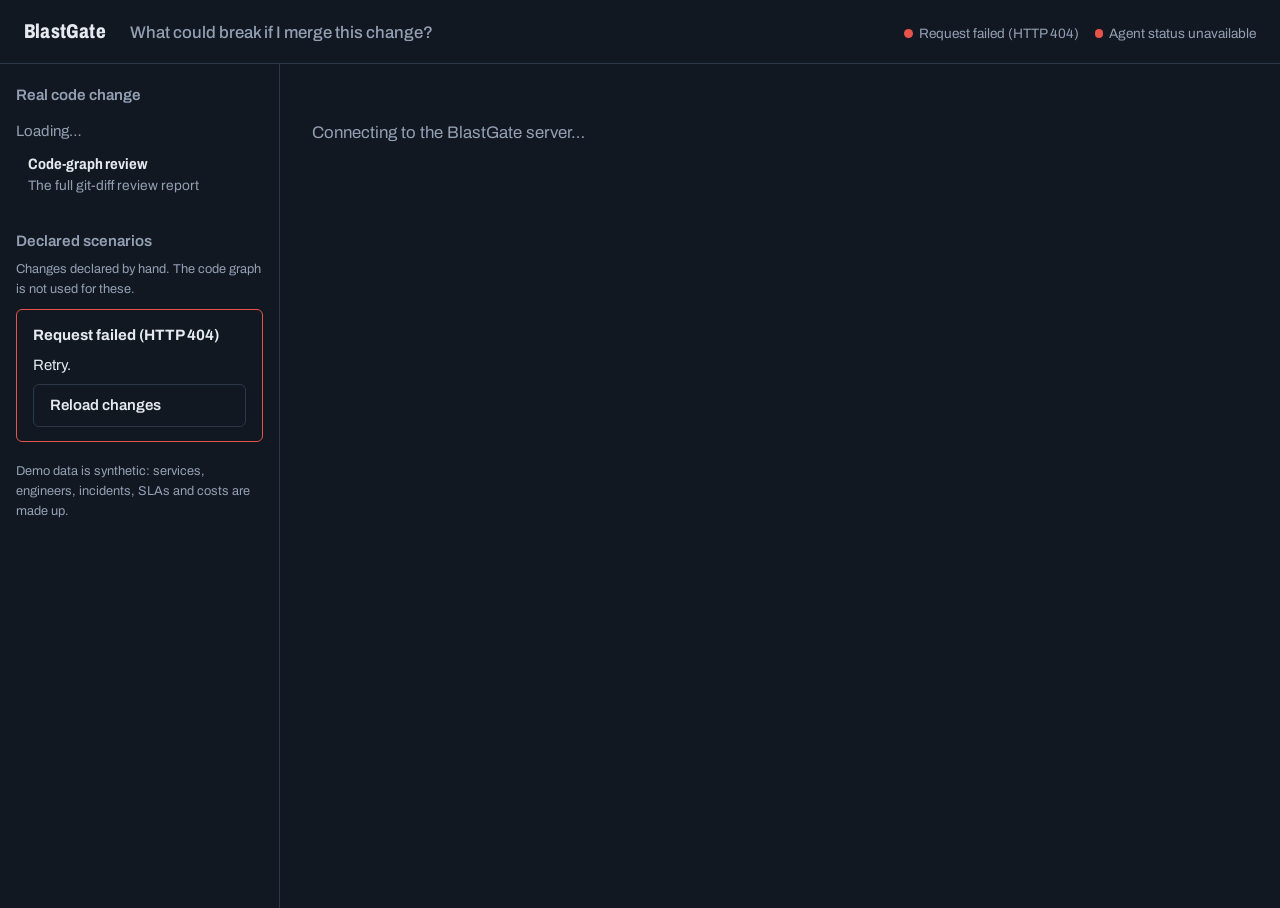
==== web/index.html @ e626e241 "feat: complete FalkorDB graph-powered code change investigation baseline" ====
<!doctype html>
<html lang="en">
<head>
  <meta charset="utf-8">
  <meta name="viewport" content="width=device-width, initial-scale=1">
  <title>BlastGate</title>
  <meta name="description" content="Change-impact console: what could break if this change merges.">
  <link rel="icon" href="data:image/svg+xml,%3Csvg xmlns='http://www.w3.org/2000/svg' viewBox='0 0 16 16'%3E%3Crect width='16' height='16' rx='3' fill='%23121821'/%3E%3Cpath d='M4 4l8 8M12 4l-8 8' stroke='%23e5534b' stroke-width='2.2'/%3E%3C/svg%3E">
  <link rel="preconnect" href="https://fonts.googleapis.com">
  <link rel="preconnect" href="https://fonts.gstatic.com" crossorigin>
  <link rel="stylesheet" href="https://fonts.googleapis.com/css2?family=Archivo:wdth,wght@62..100,400..800&family=JetBrains+Mono:wght@400;500&display=swap">
  <link rel="stylesheet" href="styles.css">
  <script type="module" src="app.js"></script>
</head>
<body>
  <header class="top">
    <p class="brand">BlastGate</p>
    <h1>What could break if I merge this change?</h1>
    <div class="health" id="health" aria-live="polite">Checking the backend…</div>
    <p class="current" id="current" aria-live="polite"></p>
  </header>

  <div class="layout">
    <nav class="rail" aria-labelledby="changes-heading">
      <h2 id="changes-heading">Real code change</h2>
      <ul class="scenarios" id="flagship"><li class="muted">Loading…</li></ul>
      <ul class="scenarios"><li><button type="button" id="codegraph">
        <span class="pr">Code-graph review</span><span class="title">The full git-diff review report</span></button></li></ul>
      <h2 id="declared-heading" class="rail-sub">Declared scenarios</h2>
      <p class="rail-note rail-note-tight">Changes declared by hand. The code graph is not used for these.</p>
      <ul class="scenarios" id="scenarios" aria-labelledby="declared-heading"><li class="muted">Loading changes…</li></ul>
      <p class="rail-note">Demo data is synthetic: services, engineers, incidents, SLAs and costs are made up.</p>
    </nav>

    <main id="main">
      <section class="change" id="change" aria-live="polite">
        <p class="empty">Connecting to the BlastGate server…</p>
      </section>
      <section class="loop-wrap" id="loop" aria-label="Agent loop"></section>
      <p class="progress" id="progress" role="status" aria-live="polite"></p>
      <section id="result" aria-label="Verdict and evidence"></section>
      <section id="agent" aria-label="Agent investigation"></section>
      <section id="simulation" aria-label="Counterfactual simulation"></section>
    </main>
  </div>
</body>
</html>
---- web/styles.css ----
:root {
  --ground: #121821;
  --surface: #1a2230;
  --rule: #2c3747;
  --ink: #e6eaf0;
  --muted: #93a0b4;
  --block: #e5534b;
  --warn: #d4a72c;
  --clear: #3fb68b;
  --focus: #9db8e8;
  --tone: var(--muted);
  --sans: "Archivo", system-ui, -apple-system, "Segoe UI", sans-serif;
  --mono: "JetBrains Mono", ui-monospace, "SF Mono", Menlo, monospace;
  color-scheme: dark;
}

* { box-sizing: border-box; }
html { -webkit-text-size-adjust: 100%; }
body {
  margin: 0;
  background: var(--ground);
  color: var(--ink);
  font: 400 15px/1.55 var(--sans);
  font-stretch: 100%;
}

:focus-visible { outline: 2px solid var(--focus); outline-offset: 2px; }
code { font: 500 0.86em/1.4 var(--mono); color: var(--ink); background: #222c3c; padding: 0.05em 0.35em; border-radius: 3px; overflow-wrap: anywhere; }
.muted { color: var(--muted); }

/* --- Header ---------------------------------------------------------------------------------- */
.top {
  display: grid;
  grid-template-columns: auto 1fr auto;
  align-items: baseline;
  gap: 1.5rem;
  padding: 1rem 1.5rem;
  border-bottom: 1px solid var(--rule);
}
.brand { margin: 0; font-weight: 800; font-stretch: 75%; font-size: 1.25rem; letter-spacing: 0.01em; }
.top h1 { margin: 0; font-weight: 500; font-size: 1.05rem; color: var(--muted); }
.health { display: flex; gap: 1rem; flex-wrap: wrap; font-size: 0.85rem; color: var(--muted); }
.health .dot { display: inline-block; width: 0.55rem; height: 0.55rem; border-radius: 50%; margin-right: 0.35rem; background: var(--muted); }
.health .ok .dot { background: var(--clear); }
.health .bad .dot { background: var(--block); }
.health .note .dot { background: var(--warn); }

/* --- Layout ---------------------------------------------------------------------------------- */
.layout { display: grid; grid-template-columns: 17.5rem minmax(0, 1fr); min-height: calc(100vh - 3.5rem); }
.rail { border-right: 1px solid var(--rule); padding: 1.25rem 1rem; }
.rail h2 { margin: 0 0 0.75rem; font-size: 0.95rem; font-weight: 600; color: var(--muted); }
.scenarios { list-style: none; margin: 0; padding: 0; display: grid; gap: 0.25rem; }
.scenarios button {
  width: 100%; text-align: left; background: none; border: 1px solid transparent; border-radius: 6px;
  padding: 0.6rem 0.7rem; color: var(--ink); font: inherit; cursor: pointer;
}
.scenarios button:hover { background: var(--surface); }
.scenarios button[aria-current="true"] { background: var(--surface); border-color: var(--rule); }
.scenarios .pr { display: block; font-weight: 700; font-stretch: 85%; }
.scenarios .title { display: block; font-size: 0.86rem; color: var(--muted); line-height: 1.35; }
.rail-note { margin: 1.25rem 0 0; font-size: 0.8rem; color: var(--muted); }

main { padding: 1.5rem 2rem 4rem; max-width: 72rem; }
main > section + section, .progress + section { margin-top: 2rem; }
.empty { color: var(--muted); font-size: 1.05rem; margin: 2rem 0; }
h2.section, h3, h4 { font-weight: 600; }
h2.section { font-size: 1.05rem; margin: 2.25rem 0 0.75rem; }
h3 { font-size: 0.95rem; margin: 1.25rem 0 0.5rem; }
h4 { font-size: 0.88rem; margin: 1rem 0 0.35rem; color: var(--muted); }

/* --- Change header and actions --------------------------------------------------------------- */
.change-head { display: flex; gap: 0.75rem; align-items: baseline; flex-wrap: wrap; }
.change-head .pr { margin: 0; font-weight: 800; font-stretch: 70%; font-size: 2rem; line-height: 1; }
.change-head .title { margin: 0; font-size: 1.15rem; }
.change-meta { margin: 0.6rem 0 0; color: var(--muted); }
.breaking { color: var(--ink); font-weight: 600; }
.actions { display: flex; flex-wrap: wrap; gap: 0.75rem; align-items: flex-end; margin-top: 1.25rem; }
.question.token { flex: 0 1 14rem; }
.question { flex: 1 1 18rem; display: grid; gap: 0.3rem; font-size: 0.85rem; color: var(--muted); }
textarea, select, input {
  font: inherit; color: var(--ink); background: var(--surface); border: 1px solid var(--rule);
  border-radius: 6px; padding: 0.5rem 0.6rem;
}
textarea { resize: vertical; min-height: 2.6rem; }
button.primary, button.secondary, button.ghost {
  font: inherit; font-weight: 600; border-radius: 6px; padding: 0.55rem 1rem; cursor: pointer; border: 1px solid var(--rule);
}
button.primary { background: var(--ink); color: var(--ground); border-color: var(--ink); }
button.secondary { background: var(--surface); color: var(--ink); }
button.ghost { background: none; color: var(--ink); }
button:disabled { opacity: 0.5; cursor: progress; }
.progress { min-height: 1.5rem; margin: 1rem 0 0; color: var(--muted); font-size: 0.9rem; }

/* --- Verdict: the one loud element ----------------------------------------------------------- */
#result[data-tone="block"], .verdict-block { --tone: var(--block); }
#result[data-tone="warn"], .verdict-warn { --tone: var(--warn); }
#result[data-tone="clear"], .verdict-clear { --tone: var(--clear); }
.verdict { display: grid; grid-template-columns: auto minmax(0, 1fr); gap: 1.75rem; align-items: start; }
.stamp {
  margin: 0; display: flex; align-items: center; gap: 0.6rem;
  font-weight: 800; font-stretch: 62%; font-size: clamp(3.5rem, 8vw, 6rem); line-height: 0.85;
  letter-spacing: -0.01em; color: var(--tone);
}
.stamp-glyph {
  display: inline-grid; place-items: center; flex: none; width: 1.15em; height: 1.15em; font-size: 0.5em;
  line-height: 1; border: 3px solid var(--tone); border-radius: 6px; font-stretch: 100%;
}
.verdict-meaning { margin: 0 0 0.5rem; font-weight: 600; }
.reasons { margin: 0; padding-left: 1.1rem; }
.reasons li + li { margin-top: 0.25rem; }
.source-note { margin: 0.75rem 0 0; font-size: 0.82rem; color: var(--muted); }
.summary { max-width: 72ch; margin: 1.5rem 0 0; color: var(--muted); }

.chip { display: inline-flex; gap: 0.3rem; align-items: center; font-weight: 700; font-stretch: 80%; padding: 0.1rem 0.5rem; border-radius: 4px; border: 1px solid currentColor; }
.chip-block { color: var(--block); }
.chip-warn { color: var(--warn); }
.chip-clear { color: var(--clear); }

/* --- Impact map & interactive graph explorer ------------------------------------------------- */
.map-wrap { overflow-x: auto; padding: 0.5rem 0; }
.impact-map { display: block; max-width: none; }
.impact-map .edge { fill: none; stroke-width: 2; cursor: pointer; }
.impact-map .edge-hit { stroke: var(--tone); }
.impact-map .edge-safe { stroke: var(--muted); stroke-dasharray: 5 4; }
.impact-map .edge[data-selected="true"] { stroke: var(--focus); stroke-width: 3.5; stroke-dasharray: none; }
.impact-map .edge:focus-visible { outline: none; stroke: var(--focus); stroke-width: 3.5; }
.impact-map .arrow-hit { fill: var(--tone); }
.impact-map .arrow-safe { fill: var(--muted); }
.impact-map .node { cursor: pointer; }
.impact-map rect { fill: var(--surface); stroke: var(--rule); stroke-width: 1.5; transition: stroke 120ms ease, stroke-width 120ms ease; }
.impact-map .node-hit rect { stroke: var(--tone); stroke-width: 2; }
.impact-map .node-field rect { fill: #222c3c; stroke: var(--ink); }
.impact-map .node:hover rect { stroke: var(--focus); }
.impact-map .node[data-selected="true"] rect { stroke: var(--focus); stroke-width: 3; fill: #222c3c; }
.impact-map .node:focus-visible rect { stroke: var(--focus); stroke-width: 3; }
.impact-map .node:focus { outline: none; }
.impact-map text { fill: var(--ink); pointer-events: none; }
.impact-map .node-title { font: 500 12.5px var(--mono); }
.impact-map .node-sub { font: 400 12px var(--sans); fill: var(--muted); }
.impact-map .badge { font: 700 11px var(--sans); fill: var(--ink); }
.impact-map .badge-bt { font: 600 10px var(--mono); fill: var(--focus); }
.legend { margin: 0.25rem 0 0; font-size: 0.82rem; color: var(--muted); max-width: 80ch; }
.legend .swatch { display: inline-block; width: 1.4rem; height: 0; border-top: 2px solid var(--tone); vertical-align: middle; margin-right: 0.3rem; }
.legend .swatch.safe { border-top: 2px dashed var(--muted); }

/* --- Graph evidence inspector ---------------------------------------------------------------- */
.inspector {
  margin-top: 0.9rem;
  border: 1px solid var(--rule);
  border-radius: 6px;
  background: var(--surface);
  padding: 0.85rem 1rem;
  max-width: 64rem;
}
.inspector-bar {
  display: flex;
  flex-wrap: wrap;
  gap: 0.55rem 0.9rem;
  align-items: center;
}
.inspector-group {
  display: flex;
  flex-wrap: wrap;
  gap: 0.35rem;
  align-items: center;
}
.inspector-group-label {
  font-size: 0.78rem;
  font-weight: 600;
  color: var(--muted);
  margin-right: 0.15rem;
}
button.pill {
  font: 500 0.8rem/1.3 var(--mono);
  color: var(--ink);
  background: var(--ground);
  border: 1px solid var(--rule);
  border-radius: 4px;
  padding: 0.28rem 0.55rem;
  cursor: pointer;
}
button.pill:hover { border-color: var(--focus); }
button.pill.is-active {
  border-color: var(--focus);
  background: #222c3c;
  color: var(--focus);
  font-weight: 700;
}
button.inspector-close {
  font-size: 0.8rem;
  padding: 0.28rem 0.65rem;
  margin-left: auto;
}
.inspector-hint { margin: 0.6rem 0 0; font-size: 0.85rem; }
.inspector-card {
  margin-top: 0.85rem;
  padding-top: 0.75rem;
  border-top: 1px solid var(--rule);
}
.inspector-card h3 { margin: 0 0 0.6rem; font-size: 0.95rem; }
.inspector-chain, .inspector-unknowns {
  margin: 0.25rem 0 0;
  padding-left: 1.15rem;
}
.inspector-chain li + li, .inspector-unknowns li + li { margin-top: 0.25rem; }
.centrality-note { margin: 0.4rem 0 0; font-size: 0.8rem; }

/* --- Tables ---------------------------------------------------------------------------------- */
table { width: 100%; border-collapse: collapse; font-size: 0.88rem; }
th, td { text-align: left; padding: 0.45rem 0.6rem; border-bottom: 1px solid var(--rule); vertical-align: top; }
thead th { font-weight: 600; color: var(--muted); font-size: 0.8rem; }
tbody th { font-weight: 500; }
.inventory .status { white-space: nowrap; font-weight: 600; }
.inventory .status-found .status { color: var(--ink); }
.inventory .status-none_found .status, .inventory .status-not_checked .status { color: var(--muted); }
.inventory .status-unknown .status { color: var(--warn); }
.inventory .status-check_failed .status { color: var(--block); }
.details section { max-width: 64rem; }
.details td code { white-space: nowrap; }
.exposure { font-size: 0.88rem; }

/* --- Agent panel ----------------------------------------------------------------------------- */
#agent:not(:empty), #simulation:not(:empty) { border-top: 1px solid var(--rule); padding-top: 0.5rem; }
.mode { display: flex; flex-wrap: wrap; gap: 0.75rem; align-items: baseline; margin: 0.5rem 0; }
.mode-label { font-weight: 700; padding: 0.15rem 0.55rem; border-radius: 4px; border: 1px solid var(--rule); }
.mode-live .mode-label { border-color: var(--focus); color: var(--focus); }
.mode-demo .mode-label, .mode-test .mode-label, .mode-unknown .mode-label { border-style: dashed; color: var(--muted); }
.explanation-status { color: var(--muted); font-size: 0.9rem; }
.status-withheld_inconsistent { color: var(--warn); }
.explanation { margin: 0.5rem 0; padding: 0.75rem 1rem; border-left: 3px dashed var(--muted); background: var(--surface); max-width: 75ch; font-style: italic; }
.warnings { border: 1px solid var(--rule); border-radius: 6px; padding: 0.1rem 1rem 0.6rem; max-width: 75ch; }
.warnings h4 { color: var(--warn); }
.facts li + li { margin-top: 0.2rem; }
details { margin-top: 1rem; }
summary { cursor: pointer; font-weight: 600; }
.trace .rejected td { color: var(--muted); }

/* --- Simulation ------------------------------------------------------------------------------ */
.sim-form { display: grid; gap: 0.6rem; max-width: 46rem; }
.sim-form label { display: grid; gap: 0.3rem; font-size: 0.85rem; color: var(--muted); }
.sim-label { font-weight: 700; border-left: 3px dashed var(--warn); padding-left: 0.8rem; max-width: 75ch; }
.sim-compare { display: flex; flex-wrap: wrap; gap: 2rem; }
.sim-compare p { display: grid; gap: 0.3rem; margin: 0.25rem 0; }
.sim-compare .chip { justify-self: start; }
.sim-graphs {
  display: grid;
  grid-template-columns: repeat(auto-fit, minmax(22rem, 1fr));
  gap: 1rem;
  margin: 1rem 0;
}
.sim-graph-col {
  border: 1px solid var(--rule);
  border-radius: 6px;
  padding: 0.75rem 0.9rem;
  background: var(--surface);
  min-width: 0;
}
.sim-graph-col h3 { margin: 0 0 0.35rem; display: flex; flex-wrap: wrap; gap: 0.5rem; align-items: center; }
.sim-graph-col p { margin: 0 0 0.5rem; font-size: 0.82rem; }
.sim-diff {
  margin: 0.75rem 0 1rem;
  padding: 0.75rem 0.9rem;
  border: 1px solid var(--rule);
  border-radius: 6px;
  background: var(--surface);
}
dl { display: grid; grid-template-columns: max-content minmax(0, 1fr); gap: 0.35rem 1rem; font-size: 0.88rem; }
dt { color: var(--muted); }
dd { margin: 0; overflow-wrap: anywhere; }

/* --- Errors ---------------------------------------------------------------------------------- */
.error { border: 1px solid var(--block); border-radius: 6px; padding: 0.9rem 1rem; max-width: 50rem; }
.error p { margin: 0 0 0.4rem; }
.error-title { font-weight: 700; }
.error-detail { color: var(--muted); font-size: 0.9rem; overflow-wrap: anywhere; }

/* --- Small screens --------------------------------------------------------------------------- */
@media (max-width: 860px) {
  .top { grid-template-columns: 1fr; gap: 0.25rem; padding: 0.9rem 1rem; }
  .layout { grid-template-columns: minmax(0, 1fr); }   /* 1fr alone grows to the widest child */
  .rail { border-right: 0; border-bottom: 1px solid var(--rule); padding: 1rem; }
  .scenarios { grid-auto-flow: column; grid-auto-columns: minmax(13rem, 1fr); overflow-x: auto; }
  main { padding: 1.25rem 1rem 3rem; }
  .verdict { grid-template-columns: 1fr; gap: 0.75rem; }
  .sim-graphs { grid-template-columns: minmax(0, 1fr); }
  dl { grid-template-columns: minmax(0, 1fr); gap: 0.15rem; }
  dd { margin-bottom: 0.45rem; }
  table { display: block; overflow-x: auto; }
}

@media (prefers-reduced-motion: no-preference) {
  #result, #agent, #simulation { transition: opacity 160ms ease; }
  [aria-busy="true"] { opacity: 0.55; }
}

/* Code-graph review */
.rail h2.rail-sub { margin: 1.5rem 0 0.75rem; font-size: 0.95rem; font-weight: 600; color: var(--muted); }
pre.diff { overflow-x: auto; padding: 0.75rem 1rem; border: 1px solid var(--rule); background: var(--surface);
  font: 0.82rem/1.5 "JetBrains Mono", ui-monospace, monospace; white-space: pre; }
.cg-change { margin-top: 2rem; padding-top: 1rem; border-top: 1px solid var(--rule); }
.cg-change h4 { margin: 1.25rem 0 0.5rem; font-size: 0.92rem; }
.mapping-unmapped, .mapping-ambiguous, .mapping-invalid { font-weight: 600; }
/* Qualified names (path::Class.method) have no break points; let prose wrap, tables/diff keep scrolling. */
.cg p, .cg li, .cg dd, .cg h3 { overflow-wrap: anywhere; }

/* Investigation progress: readable stages that wrap; status words carry the meaning, colour only reinforces */
.loop { list-style: none; margin: 1.25rem 0 0; padding: 0; display: grid; gap: 0.5rem;
  grid-template-columns: repeat(auto-fill, minmax(15rem, 1fr)); }
.stage { padding: 0.6rem 0.75rem; border: 1px solid var(--rule); border-left: 3px solid var(--rule); border-radius: 4px;
  min-width: 0; background: var(--ground); }
.loop-n { font: 600 0.72rem var(--mono); color: var(--muted); margin-right: 0.35rem; }
.loop-name { font-weight: 600; font-size: 0.9rem; }
.stage-status { float: right; font-size: 0.75rem; font-weight: 600; }
.loop-detail { display: block; clear: both; font-size: 0.8rem; color: var(--muted); line-height: 1.4; overflow-wrap: anywhere;
  margin-top: 0.3rem; }
.stage-completed { border-left-color: var(--focus); } .stage-completed .stage-status { color: var(--focus); }
.stage-running { border-left-color: var(--warn); border-left-style: dotted; } .stage-running .stage-status { color: var(--warn); }
.stage-failed { border-left-color: var(--block); } .stage-failed .stage-status { color: var(--block); }
.stage-not_run, .stage-not_applicable { border-style: dashed; border-left-style: dashed; }
.stage-not_run .stage-status, .stage-not_applicable .stage-status, .stage-not_applicable .loop-name { color: var(--muted); }
.stage.tone-block { border-left-color: var(--block); } .stage.tone-block .loop-detail { color: var(--block); }
.stage.tone-warn { border-left-color: var(--warn); } .stage.tone-warn .loop-detail { color: var(--warn); }
.stage.tone-clear { border-left-color: var(--clear); } .stage.tone-clear .loop-detail { color: var(--clear); }

/* Agent activity timeline */
.timeline { list-style: none; margin: 0.5rem 0 1.25rem; padding: 0; }
.step { display: grid; grid-template-columns: 2rem minmax(0, 1fr); gap: 0.6rem; padding: 0.7rem 0; border-top: 1px solid var(--rule); }
.step-n { font: 600 0.8rem var(--mono); width: 1.6rem; height: 1.6rem; display: grid; place-items: center;
  border: 1px solid var(--rule); border-radius: 50%; }
.step-body p { margin: 0.15rem 0; overflow-wrap: anywhere; }
.step-head { font-weight: 600; }
.step-status { font-size: 0.8rem; font-weight: 500; margin-left: 0.4rem; }
.step-ok .step-n { border-color: var(--focus); } .step-ok .step-status { color: var(--focus); }
.step-warn .step-n { border-color: var(--warn); } .step-warn .step-status { color: var(--warn); }
.step-failed .step-n, .step-rejected .step-n { border-color: var(--block); }
.step-failed .step-status, .step-rejected .step-status { color: var(--block); }
.step-unknown { color: var(--warn); }
.origin { margin-top: 0.75rem; } .origin summary { cursor: pointer; font-weight: 600; }


.change-head .title, .scenarios .title { overflow-wrap: anywhere; }

/* Memory: remembered (historical, unverified) vs what the current graph says now */
.memory { margin: 1rem 0 1.5rem; padding-left: 0.9rem; border-left: 2px dashed var(--rule); }
.memory h5 { margin: 1rem 0 0.4rem; font-size: 0.86rem; font-weight: 600; color: var(--muted); }
.memory-status { margin: 0.25rem 0; }
.status-record_failed, .status-recall_failed { color: var(--warn); }
tr.historical td, td.historical-cell { color: var(--muted); }
td.now-confirmed { color: var(--focus); }
td.now-changed { color: var(--warn); }
td.now-superseded { color: var(--muted); font-style: normal; }
td.when { white-space: nowrap; }
tr.historical .chip { border-style: dashed; opacity: 0.75; }

/* Header: what is open and what is happening */
.current { grid-column: 1 / -1; margin: 0; display: flex; flex-wrap: wrap; gap: 0.5rem; align-items: center; min-height: 1.4rem; }
.current:empty { display: none; }
.current-pr { font-weight: 800; font-stretch: 80%; }
.current-title { overflow-wrap: anywhere; }
.current-status { color: var(--warn); font-size: 0.85rem; }

/* Rail groups */
.rail-note-tight { margin: -0.35rem 0 0.6rem; }

/* Start state */
main { max-width: 80rem; }
.start { border: 1px solid var(--rule); border-left: 3px solid var(--focus); border-radius: 4px; padding: 1.25rem 1.5rem;
  max-width: 52rem; }
.start h2 { margin: 0 0 0.6rem; font-size: 1.25rem; font-weight: 700; }
.start-lead { margin: 0 0 0.9rem; line-height: 1.6; }
.start-steps { margin: 0 0 1rem; padding-left: 1.25rem; color: var(--muted); }
.start-steps li { margin: 0.3rem 0; } .start-steps strong { color: var(--ink); }
.start-problem { border-left-color: var(--warn); }
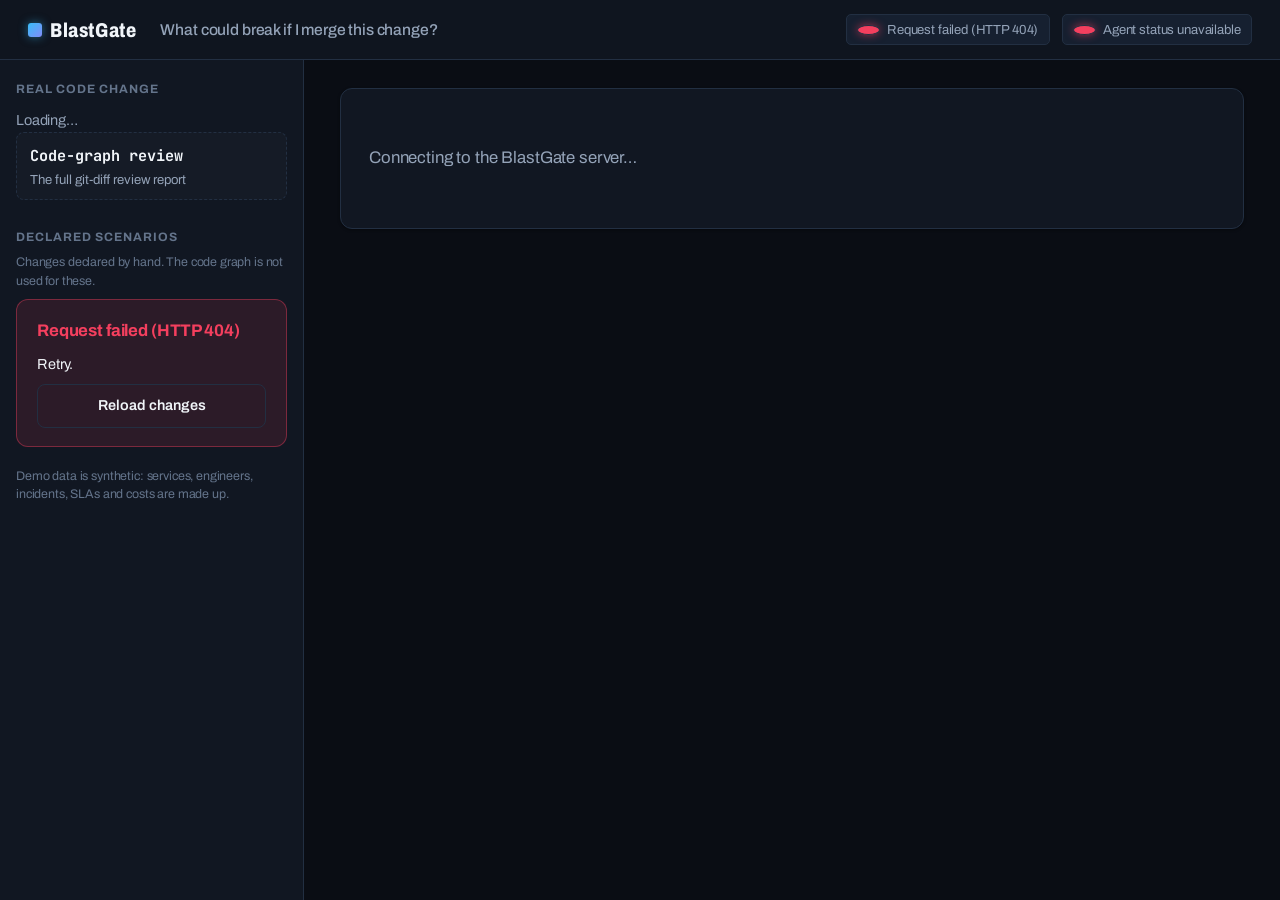
==== commit 46b4ea3b: "feat(ui): elevate console to premium developer tool design with deep obsidian theme and responsive i" ====
--- a/web/index.html
+++ b/web/index.html
@@ -3,9 +3,9 @@
 <head>
   <meta charset="utf-8">
   <meta name="viewport" content="width=device-width, initial-scale=1">
-  <title>BlastGate</title>
-  <meta name="description" content="Change-impact console: what could break if this change merges.">
-  <link rel="icon" href="data:image/svg+xml,%3Csvg xmlns='http://www.w3.org/2000/svg' viewBox='0 0 16 16'%3E%3Crect width='16' height='16' rx='3' fill='%23121821'/%3E%3Cpath d='M4 4l8 8M12 4l-8 8' stroke='%23e5534b' stroke-width='2.2'/%3E%3C/svg%3E">
+  <title>BlastGate — Graph-Powered Engineering Investigation Agent</title>
+  <meta name="description" content="BlastGate: Graph-powered change-impact analysis with FalkorDB and Gristle code graphs.">
+  <link rel="icon" href="data:image/svg+xml,%3Csvg xmlns='http://www.w3.org/2000/svg' viewBox='0 0 16 16'%3E%3Crect width='16' height='16' rx='3' fill='%230a0d14'/%3E%3Cpath d='M3 3l10 10M13 3l-10 10' stroke='%2338bdf8' stroke-width='2.2' stroke-linecap='round'/%3E%3Ccircle cx='8' cy='8' r='2.5' fill='%23f43f5e'/%3E%3C/svg%3E">
   <link rel="preconnect" href="https://fonts.googleapis.com">
   <link rel="preconnect" href="https://fonts.gstatic.com" crossorigin>
   <link rel="stylesheet" href="https://fonts.googleapis.com/css2?family=Archivo:wdth,wght@62..100,400..800&family=JetBrains+Mono:wght@400;500&display=swap">
--- a/web/styles.css
+++ b/web/styles.css
@@ -1,373 +1,1590 @@
+/* ==========================================================================
+   BLASTGATE — GRAPH-POWERED ENGINEERING INVESTIGATION CONSOLE
+   Design Direction: Precision Developer Tool / Minimal Dark Engineering SaaS
+   Palette: Deep Slate / Obsidian Canvas, Crisp Typography, High-Signal Indicators
+   ========================================================================== */
+
 :root {
-  --ground: #121821;
-  --surface: #1a2230;
-  --rule: #2c3747;
-  --ink: #e6eaf0;
-  --muted: #93a0b4;
-  --block: #e5534b;
-  --warn: #d4a72c;
-  --clear: #3fb68b;
-  --focus: #9db8e8;
+  /* Surface & Base Hierarchy */
+  --ground: #0a0d14;
+  --surface: #111722;
+  --surface-raised: #162030;
+  --surface-card: #1c2738;
+  --surface-sunken: #070a0f;
+  --surface-hover: #1e2b3e;
+
+  /* Crisp 1px Borders */
+  --rule: #222f42;
+  --rule-subtle: rgba(255, 255, 255, 0.07);
+  --rule-hover: #3b506e;
+  --rule-active: #38bdf8;
+
+  /* Typography Colors */
+  --ink: #f1f5f9;
+  --ink-secondary: #cbd5e1;
+  --muted: #94a3b8;
+  --subtle: #64748b;
+
+  /* High-Signal Verdict Colors */
+  --block: #f43f5e;
+  --block-bg: rgba(244, 63, 94, 0.12);
+  --block-border: rgba(244, 63, 94, 0.4);
+  --warn: #f59e0b;
+  --warn-bg: rgba(245, 158, 11, 0.12);
+  --warn-border: rgba(245, 158, 11, 0.4);
+  --clear: #10b981;
+  --clear-bg: rgba(16, 185, 129, 0.12);
+  --clear-border: rgba(16, 185, 129, 0.4);
+
+  /* Accents & Focus */
+  --focus: #38bdf8;
+  --focus-bg: rgba(56, 189, 248, 0.12);
+  --indigo: #818cf8;
   --tone: var(--muted);
-  --sans: "Archivo", system-ui, -apple-system, "Segoe UI", sans-serif;
-  --mono: "JetBrains Mono", ui-monospace, "SF Mono", Menlo, monospace;
+
+  /* Typography Stacks */
+  --sans: "Archivo", system-ui, -apple-system, BlinkMacSystemFont, "Segoe UI", Roboto, sans-serif;
+  --mono: "JetBrains Mono", ui-monospace, "SF Mono", Menlo, Consolas, monospace;
+
+  /* Layout & Radii */
+  --radius-xs: 3px;
+  --radius-sm: 5px;
+  --radius-md: 8px;
+  --radius-lg: 12px;
+  --radius-xl: 16px;
+
+  /* Shadows */
+  --shadow-sm: 0 1px 3px rgba(0, 0, 0, 0.4);
+  --shadow-md: 0 4px 14px rgba(0, 0, 0, 0.45);
+  --shadow-lg: 0 10px 30px rgba(0, 0, 0, 0.6);
+
   color-scheme: dark;
 }
 
-* { box-sizing: border-box; }
-html { -webkit-text-size-adjust: 100%; }
+* {
+  box-sizing: border-box;
+}
+
+html {
+  -webkit-text-size-adjust: 100%;
+  scroll-behavior: smooth;
+}
+
 body {
   margin: 0;
   background: var(--ground);
   color: var(--ink);
-  font: 400 15px/1.55 var(--sans);
-  font-stretch: 100%;
-}
-
-:focus-visible { outline: 2px solid var(--focus); outline-offset: 2px; }
-code { font: 500 0.86em/1.4 var(--mono); color: var(--ink); background: #222c3c; padding: 0.05em 0.35em; border-radius: 3px; overflow-wrap: anywhere; }
-.muted { color: var(--muted); }
-
-/* --- Header ---------------------------------------------------------------------------------- */
+  font: 400 14.5px/1.6 var(--sans);
+  letter-spacing: -0.01em;
+  -webkit-font-smoothing: antialiased;
+  -moz-osx-font-smoothing: grayscale;
+}
+
+:focus-visible {
+  outline: 2px solid var(--focus);
+  outline-offset: 2px;
+}
+
+code {
+  font: 500 0.86em/1.4 var(--mono);
+  color: #e2e8f0;
+  background: var(--surface-card);
+  padding: 0.1em 0.4em;
+  border-radius: var(--radius-xs);
+  border: 1px solid var(--rule-subtle);
+  overflow-wrap: anywhere;
+}
+
+.muted {
+  color: var(--muted);
+}
+
+/* --- Top Engineering Header ------------------------------------------------------------------ */
 .top {
   display: grid;
   grid-template-columns: auto 1fr auto;
+  align-items: center;
+  gap: 1.5rem;
+  padding: 0.85rem 1.75rem;
+  background: rgba(17, 23, 34, 0.88);
+  backdrop-filter: blur(12px);
+  -webkit-backdrop-filter: blur(12px);
+  border-bottom: 1px solid var(--rule);
+  position: sticky;
+  top: 0;
+  z-index: 100;
+}
+
+.brand {
+  margin: 0;
+  font-weight: 800;
+  font-stretch: 80%;
+  font-size: 1.25rem;
+  letter-spacing: 0.03em;
+  color: var(--ink);
+  display: inline-flex;
+  align-items: center;
+  gap: 0.5rem;
+}
+
+.brand::before {
+  content: "";
+  display: inline-block;
+  width: 14px;
+  height: 14px;
+  background: linear-gradient(135deg, #38bdf8, #818cf8);
+  border-radius: 3px;
+  box-shadow: 0 0 10px rgba(56, 189, 248, 0.5);
+}
+
+.top h1 {
+  margin: 0;
+  font-weight: 500;
+  font-size: 0.98rem;
+  color: var(--muted);
+  white-space: nowrap;
+  overflow: hidden;
+  text-overflow: ellipsis;
+}
+
+.health {
+  display: flex;
+  gap: 0.75rem;
+  flex-wrap: wrap;
+  align-items: center;
+  font-size: 0.82rem;
+  color: var(--muted);
+}
+
+.health span {
+  display: inline-flex;
+  align-items: center;
+  background: var(--surface-raised);
+  padding: 0.25rem 0.65rem;
+  border-radius: var(--radius-sm);
+  border: 1px solid var(--rule);
+}
+
+.health .dot {
+  display: inline-block;
+  width: 0.5rem;
+  height: 0.5rem;
+  border-radius: 50%;
+  margin-right: 0.45rem;
+  background: var(--muted);
+}
+
+.health .ok .dot {
+  background: var(--clear);
+  box-shadow: 0 0 8px rgba(16, 185, 129, 0.6);
+}
+
+.health .bad .dot {
+  background: var(--block);
+  box-shadow: 0 0 8px rgba(244, 63, 94, 0.6);
+}
+
+.health .note .dot {
+  background: var(--warn);
+  box-shadow: 0 0 8px rgba(245, 158, 11, 0.6);
+}
+
+/* Header Live Status Strip */
+.current {
+  grid-column: 1 / -1;
+  margin: 0.25rem 0 0;
+  display: flex;
+  flex-wrap: wrap;
+  gap: 0.6rem;
+  align-items: center;
+  min-height: 1.5rem;
+  font-size: 0.88rem;
+  padding-top: 0.4rem;
+  border-top: 1px dashed rgba(255, 255, 255, 0.06);
+}
+
+.current:empty {
+  display: none;
+}
+
+.current-pr {
+  font-weight: 800;
+  font-stretch: 80%;
+  font-family: var(--mono);
+  color: var(--focus);
+  background: var(--focus-bg);
+  padding: 0.1rem 0.45rem;
+  border-radius: var(--radius-xs);
+  border: 1px solid rgba(56, 189, 248, 0.3);
+}
+
+.current-title {
+  color: var(--ink);
+  overflow-wrap: anywhere;
+}
+
+.current-status {
+  color: var(--warn);
+  font-size: 0.82rem;
+  font-family: var(--mono);
+  margin-left: auto;
+}
+
+/* --- Layout: Left Rail + Main Workbench ------------------------------------------------------ */
+.layout {
+  display: grid;
+  grid-template-columns: 19rem minmax(0, 1fr);
+  min-height: calc(100vh - 3.75rem);
+}
+
+.rail {
+  border-right: 1px solid var(--rule);
+  background: var(--surface);
+  padding: 1.25rem 1rem 3rem;
+}
+
+.rail h2 {
+  margin: 0 0 0.6rem;
+  font-size: 0.76rem;
+  font-weight: 700;
+  text-transform: uppercase;
+  letter-spacing: 0.08em;
+  color: var(--subtle);
+}
+
+.rail h2.rail-sub {
+  margin: 1.75rem 0 0.6rem;
+}
+
+.rail-note {
+  margin: 1.25rem 0 0;
+  font-size: 0.78rem;
+  color: var(--subtle);
+  line-height: 1.45;
+}
+
+.rail-note-tight {
+  margin: -0.2rem 0 0.6rem;
+}
+
+.scenarios {
+  list-style: none;
+  margin: 0;
+  padding: 0;
+  display: grid;
+  gap: 0.35rem;
+}
+
+.scenarios button {
+  width: 100%;
+  text-align: left;
+  background: transparent;
+  border: 1px solid transparent;
+  border-radius: var(--radius-md);
+  padding: 0.65rem 0.8rem;
+  color: var(--ink);
+  font: inherit;
+  cursor: pointer;
+  transition: all 120ms cubic-bezier(0.4, 0, 0.2, 1);
+  position: relative;
+}
+
+.scenarios button:hover {
+  background: var(--surface-raised);
+  border-color: var(--rule);
+}
+
+.scenarios button[aria-current="true"] {
+  background: var(--surface-raised);
+  border-color: var(--rule-hover);
+  box-shadow: inset 3px 0 0 var(--focus);
+}
+
+.scenarios .pr {
+  display: block;
+  font-weight: 700;
+  font-stretch: 85%;
+  font-family: var(--mono);
+  font-size: 0.95rem;
+  color: var(--ink);
+  margin-bottom: 0.15rem;
+}
+
+.scenarios button[aria-current="true"] .pr {
+  color: var(--focus);
+}
+
+.scenarios .title {
+  display: block;
+  font-size: 0.82rem;
+  color: var(--muted);
+  line-height: 1.35;
+  overflow-wrap: anywhere;
+}
+
+/* Flagship PR-900 Highlight */
+#flagship button {
+  background: rgba(56, 189, 248, 0.04);
+  border: 1px solid rgba(56, 189, 248, 0.2);
+}
+
+#flagship button:hover {
+  background: rgba(56, 189, 248, 0.08);
+  border-color: var(--focus);
+}
+
+#flagship button .pr {
+  color: var(--focus);
+}
+
+#codegraph {
+  border: 1px dashed var(--rule);
+  background: rgba(255, 255, 255, 0.02);
+}
+
+#codegraph:hover {
+  border-style: solid;
+  border-color: var(--indigo);
+  background: rgba(129, 140, 248, 0.06);
+}
+
+/* --- Main Workbench -------------------------------------------------------------------------- */
+main {
+  padding: 1.75rem 2.25rem 5rem;
+  max-width: 82rem;
+}
+
+main > section + section,
+.progress + section {
+  margin-top: 2.25rem;
+}
+
+.empty {
+  color: var(--muted);
+  font-size: 1.05rem;
+  margin: 2rem 0;
+}
+
+h2.section, h3, h4 {
+  font-weight: 600;
+}
+
+h2.section {
+  font-size: 1.15rem;
+  letter-spacing: -0.01em;
+  margin: 2.5rem 0 0.85rem;
+  padding-bottom: 0.4rem;
+  border-bottom: 1px solid var(--rule);
+  color: var(--ink);
+  display: flex;
+  align-items: center;
+  gap: 0.6rem;
+}
+
+h3 {
+  font-size: 0.98rem;
+  margin: 1.5rem 0 0.6rem;
+  color: var(--ink);
+}
+
+h4 {
+  font-size: 0.88rem;
+  margin: 1.15rem 0 0.4rem;
+  color: var(--muted);
+  text-transform: uppercase;
+  letter-spacing: 0.04em;
+}
+
+/* --- Change Hero Banner & Actions ------------------------------------------------------------ */
+.change {
+  background: var(--surface);
+  border: 1px solid var(--rule);
+  border-radius: var(--radius-lg);
+  padding: 1.5rem 1.75rem;
+  box-shadow: var(--shadow-sm);
+}
+
+.change-head {
+  display: flex;
+  gap: 1rem;
   align-items: baseline;
-  gap: 1.5rem;
-  padding: 1rem 1.5rem;
-  border-bottom: 1px solid var(--rule);
-}
-.brand { margin: 0; font-weight: 800; font-stretch: 75%; font-size: 1.25rem; letter-spacing: 0.01em; }
-.top h1 { margin: 0; font-weight: 500; font-size: 1.05rem; color: var(--muted); }
-.health { display: flex; gap: 1rem; flex-wrap: wrap; font-size: 0.85rem; color: var(--muted); }
-.health .dot { display: inline-block; width: 0.55rem; height: 0.55rem; border-radius: 50%; margin-right: 0.35rem; background: var(--muted); }
-.health .ok .dot { background: var(--clear); }
-.health .bad .dot { background: var(--block); }
-.health .note .dot { background: var(--warn); }
-
-/* --- Layout ---------------------------------------------------------------------------------- */
-.layout { display: grid; grid-template-columns: 17.5rem minmax(0, 1fr); min-height: calc(100vh - 3.5rem); }
-.rail { border-right: 1px solid var(--rule); padding: 1.25rem 1rem; }
-.rail h2 { margin: 0 0 0.75rem; font-size: 0.95rem; font-weight: 600; color: var(--muted); }
-.scenarios { list-style: none; margin: 0; padding: 0; display: grid; gap: 0.25rem; }
-.scenarios button {
-  width: 100%; text-align: left; background: none; border: 1px solid transparent; border-radius: 6px;
-  padding: 0.6rem 0.7rem; color: var(--ink); font: inherit; cursor: pointer;
-}
-.scenarios button:hover { background: var(--surface); }
-.scenarios button[aria-current="true"] { background: var(--surface); border-color: var(--rule); }
-.scenarios .pr { display: block; font-weight: 700; font-stretch: 85%; }
-.scenarios .title { display: block; font-size: 0.86rem; color: var(--muted); line-height: 1.35; }
-.rail-note { margin: 1.25rem 0 0; font-size: 0.8rem; color: var(--muted); }
-
-main { padding: 1.5rem 2rem 4rem; max-width: 72rem; }
-main > section + section, .progress + section { margin-top: 2rem; }
-.empty { color: var(--muted); font-size: 1.05rem; margin: 2rem 0; }
-h2.section, h3, h4 { font-weight: 600; }
-h2.section { font-size: 1.05rem; margin: 2.25rem 0 0.75rem; }
-h3 { font-size: 0.95rem; margin: 1.25rem 0 0.5rem; }
-h4 { font-size: 0.88rem; margin: 1rem 0 0.35rem; color: var(--muted); }
-
-/* --- Change header and actions --------------------------------------------------------------- */
-.change-head { display: flex; gap: 0.75rem; align-items: baseline; flex-wrap: wrap; }
-.change-head .pr { margin: 0; font-weight: 800; font-stretch: 70%; font-size: 2rem; line-height: 1; }
-.change-head .title { margin: 0; font-size: 1.15rem; }
-.change-meta { margin: 0.6rem 0 0; color: var(--muted); }
-.breaking { color: var(--ink); font-weight: 600; }
-.actions { display: flex; flex-wrap: wrap; gap: 0.75rem; align-items: flex-end; margin-top: 1.25rem; }
-.question.token { flex: 0 1 14rem; }
-.question { flex: 1 1 18rem; display: grid; gap: 0.3rem; font-size: 0.85rem; color: var(--muted); }
+  flex-wrap: wrap;
+}
+
+.change-head .pr {
+  margin: 0;
+  font-weight: 800;
+  font-stretch: 75%;
+  font-size: 2.2rem;
+  line-height: 1;
+  font-family: var(--mono);
+  color: var(--focus);
+  letter-spacing: -0.02em;
+}
+
+.change-head .title {
+  margin: 0;
+  font-size: 1.25rem;
+  font-weight: 600;
+  color: var(--ink);
+  overflow-wrap: anywhere;
+}
+
+.change-meta {
+  margin: 0.85rem 0 0;
+  color: var(--ink-secondary);
+  font-size: 0.92rem;
+  line-height: 1.6;
+}
+
+.breaking {
+  color: var(--block);
+  font-weight: 600;
+  background: var(--block-bg);
+  padding: 0.1em 0.4em;
+  border-radius: var(--radius-xs);
+  border: 1px solid var(--block-border);
+}
+
+.actions {
+  display: flex;
+  flex-wrap: wrap;
+  gap: 0.85rem;
+  align-items: flex-end;
+  margin-top: 1.5rem;
+  padding-top: 1.25rem;
+  border-top: 1px solid var(--rule);
+}
+
+.question.token {
+  flex: 0 1 14rem;
+}
+
+.question {
+  flex: 1 1 18rem;
+  display: grid;
+  gap: 0.35rem;
+  font-size: 0.82rem;
+  font-weight: 500;
+  color: var(--muted);
+}
+
 textarea, select, input {
-  font: inherit; color: var(--ink); background: var(--surface); border: 1px solid var(--rule);
-  border-radius: 6px; padding: 0.5rem 0.6rem;
-}
-textarea { resize: vertical; min-height: 2.6rem; }
+  font: inherit;
+  font-size: 0.9rem;
+  color: var(--ink);
+  background: var(--ground);
+  border: 1px solid var(--rule);
+  border-radius: var(--radius-md);
+  padding: 0.6rem 0.75rem;
+  transition: border-color 120ms ease, box-shadow 120ms ease;
+}
+
+textarea:focus, select:focus, input:focus {
+  border-color: var(--focus);
+  box-shadow: 0 0 0 3px rgba(56, 189, 248, 0.15);
+  outline: none;
+}
+
+textarea {
+  resize: vertical;
+  min-height: 2.75rem;
+}
+
 button.primary, button.secondary, button.ghost {
-  font: inherit; font-weight: 600; border-radius: 6px; padding: 0.55rem 1rem; cursor: pointer; border: 1px solid var(--rule);
-}
-button.primary { background: var(--ink); color: var(--ground); border-color: var(--ink); }
-button.secondary { background: var(--surface); color: var(--ink); }
-button.ghost { background: none; color: var(--ink); }
-button:disabled { opacity: 0.5; cursor: progress; }
-.progress { min-height: 1.5rem; margin: 1rem 0 0; color: var(--muted); font-size: 0.9rem; }
-
-/* --- Verdict: the one loud element ----------------------------------------------------------- */
-#result[data-tone="block"], .verdict-block { --tone: var(--block); }
-#result[data-tone="warn"], .verdict-warn { --tone: var(--warn); }
-#result[data-tone="clear"], .verdict-clear { --tone: var(--clear); }
-.verdict { display: grid; grid-template-columns: auto minmax(0, 1fr); gap: 1.75rem; align-items: start; }
+  font: inherit;
+  font-size: 0.9rem;
+  font-weight: 600;
+  border-radius: var(--radius-md);
+  padding: 0.6rem 1.25rem;
+  cursor: pointer;
+  border: 1px solid transparent;
+  transition: all 120ms cubic-bezier(0.4, 0, 0.2, 1);
+  display: inline-flex;
+  align-items: center;
+  justify-content: center;
+  gap: 0.4rem;
+}
+
+button.primary {
+  background: var(--focus);
+  color: #06111f;
+  font-weight: 700;
+  box-shadow: 0 2px 8px rgba(56, 189, 248, 0.3);
+}
+
+button.primary:hover:not(:disabled) {
+  background: #7dd3fc;
+  box-shadow: 0 4px 14px rgba(56, 189, 248, 0.45);
+  transform: translateY(-1px);
+}
+
+button.secondary {
+  background: var(--surface-raised);
+  color: var(--ink);
+  border-color: var(--rule);
+}
+
+button.secondary:hover:not(:disabled) {
+  background: var(--surface-card);
+  border-color: var(--rule-hover);
+}
+
+button.ghost {
+  background: transparent;
+  color: var(--ink);
+  border-color: var(--rule);
+}
+
+button.ghost:hover:not(:disabled) {
+  background: var(--surface-raised);
+  border-color: var(--rule-hover);
+}
+
+button:disabled {
+  opacity: 0.45;
+  cursor: not-allowed;
+  transform: none !important;
+}
+
+.progress {
+  min-height: 1.5rem;
+  margin: 1.1rem 0 0;
+  color: var(--focus);
+  font-size: 0.88rem;
+  font-family: var(--mono);
+}
+
+/* --- Start Panel / Empty State --------------------------------------------------------------- */
+.start {
+  border: 1px solid var(--rule);
+  border-left: 4px solid var(--focus);
+  border-radius: var(--radius-lg);
+  padding: 1.75rem 2rem;
+  background: var(--surface);
+  box-shadow: var(--shadow-sm);
+  max-width: 56rem;
+}
+
+.start h2 {
+  margin: 0 0 0.75rem;
+  font-size: 1.35rem;
+  font-weight: 700;
+  color: var(--ink);
+}
+
+.start-lead {
+  margin: 0 0 1.25rem;
+  line-height: 1.65;
+  color: var(--ink-secondary);
+  font-size: 1rem;
+}
+
+.start-steps {
+  margin: 0 0 1.5rem;
+  padding-left: 1.35rem;
+  color: var(--muted);
+}
+
+.start-steps li {
+  margin: 0.5rem 0;
+  line-height: 1.5;
+}
+
+.start-steps strong {
+  color: var(--ink);
+}
+
+.start-problem {
+  border-left-color: var(--warn);
+}
+
+/* --- Investigation Loop Progress Pipeline ---------------------------------------------------- */
+.loop-wrap {
+  margin-top: 1.75rem;
+}
+
+.loop {
+  list-style: none;
+  margin: 0;
+  padding: 0;
+  display: grid;
+  gap: 0.65rem;
+  grid-template-columns: repeat(auto-fill, minmax(16rem, 1fr));
+}
+
+.stage {
+  padding: 0.75rem 0.95rem;
+  border: 1px solid var(--rule);
+  border-left: 3px solid var(--rule);
+  border-radius: var(--radius-md);
+  min-width: 0;
+  background: var(--surface);
+  box-shadow: var(--shadow-sm);
+  transition: all 140ms ease;
+}
+
+.loop-n {
+  font: 700 0.74rem var(--mono);
+  color: var(--subtle);
+  margin-right: 0.4rem;
+  padding: 0.1em 0.35em;
+  background: var(--surface-sunken);
+  border-radius: var(--radius-xs);
+}
+
+.loop-name {
+  font-weight: 600;
+  font-size: 0.92rem;
+  color: var(--ink);
+}
+
+.stage-status {
+  float: right;
+  font-size: 0.76rem;
+  font-weight: 700;
+  font-family: var(--mono);
+  text-transform: uppercase;
+}
+
+.loop-detail {
+  display: block;
+  clear: both;
+  font-size: 0.8rem;
+  color: var(--muted);
+  line-height: 1.45;
+  overflow-wrap: anywhere;
+  margin-top: 0.45rem;
+}
+
+.stage-completed {
+  border-left-color: var(--focus);
+  background: linear-gradient(135deg, rgba(56, 189, 248, 0.03), transparent);
+}
+.stage-completed .stage-status {
+  color: var(--focus);
+}
+
+.stage-running {
+  border-left-color: var(--warn);
+  border-left-style: solid;
+  animation: pulse-border 1.5s infinite;
+}
+.stage-running .stage-status {
+  color: var(--warn);
+}
+
+.stage-failed {
+  border-left-color: var(--block);
+}
+.stage-failed .stage-status {
+  color: var(--block);
+}
+
+.stage-not_run,
+.stage-not_applicable {
+  border-style: dashed;
+  border-left-style: dashed;
+  opacity: 0.7;
+}
+.stage-not_run .stage-status,
+.stage-not_applicable .stage-status,
+.stage-not_applicable .loop-name {
+  color: var(--subtle);
+}
+
+.stage.tone-block {
+  border-left-color: var(--block);
+}
+.stage.tone-block .loop-detail {
+  color: var(--block);
+}
+
+.stage.tone-warn {
+  border-left-color: var(--warn);
+}
+.stage.tone-warn .loop-detail {
+  color: var(--warn);
+}
+
+.stage.tone-clear {
+  border-left-color: var(--clear);
+}
+.stage.tone-clear .loop-detail {
+  color: var(--clear);
+}
+
+@keyframes pulse-border {
+  0%, 100% { border-left-color: var(--warn); }
+  50% { border-left-color: rgba(245, 158, 11, 0.4); }
+}
+
+/* --- Verdict: The Central Takeaway ----------------------------------------------------------- */
+#result[data-tone="block"], .verdict-block { --tone: var(--block); --tone-bg: var(--block-bg); --tone-border: var(--block-border); }
+#result[data-tone="warn"], .verdict-warn { --tone: var(--warn); --tone-bg: var(--warn-bg); --tone-border: var(--warn-border); }
+#result[data-tone="clear"], .verdict-clear { --tone: var(--clear); --tone-bg: var(--clear-bg); --tone-border: var(--clear-border); }
+
+.verdict {
+  display: grid;
+  grid-template-columns: auto minmax(0, 1fr);
+  gap: 2rem;
+  align-items: center;
+  padding: 1.75rem 2rem;
+  background: var(--surface);
+  border: 1px solid var(--tone-border, var(--rule));
+  border-left: 6px solid var(--tone);
+  border-radius: var(--radius-lg);
+  box-shadow: var(--shadow-md);
+  margin-bottom: 1.75rem;
+}
+
 .stamp {
-  margin: 0; display: flex; align-items: center; gap: 0.6rem;
-  font-weight: 800; font-stretch: 62%; font-size: clamp(3.5rem, 8vw, 6rem); line-height: 0.85;
-  letter-spacing: -0.01em; color: var(--tone);
-}
+  margin: 0;
+  display: flex;
+  align-items: center;
+  gap: 0.75rem;
+  font-weight: 900;
+  font-stretch: 65%;
+  font-size: clamp(3.2rem, 7vw, 5.5rem);
+  line-height: 0.85;
+  letter-spacing: -0.02em;
+  color: var(--tone);
+}
+
 .stamp-glyph {
-  display: inline-grid; place-items: center; flex: none; width: 1.15em; height: 1.15em; font-size: 0.5em;
-  line-height: 1; border: 3px solid var(--tone); border-radius: 6px; font-stretch: 100%;
-}
-.verdict-meaning { margin: 0 0 0.5rem; font-weight: 600; }
-.reasons { margin: 0; padding-left: 1.1rem; }
-.reasons li + li { margin-top: 0.25rem; }
-.source-note { margin: 0.75rem 0 0; font-size: 0.82rem; color: var(--muted); }
-.summary { max-width: 72ch; margin: 1.5rem 0 0; color: var(--muted); }
-
-.chip { display: inline-flex; gap: 0.3rem; align-items: center; font-weight: 700; font-stretch: 80%; padding: 0.1rem 0.5rem; border-radius: 4px; border: 1px solid currentColor; }
-.chip-block { color: var(--block); }
-.chip-warn { color: var(--warn); }
-.chip-clear { color: var(--clear); }
-
-/* --- Impact map & interactive graph explorer ------------------------------------------------- */
-.map-wrap { overflow-x: auto; padding: 0.5rem 0; }
-.impact-map { display: block; max-width: none; }
-.impact-map .edge { fill: none; stroke-width: 2; cursor: pointer; }
-.impact-map .edge-hit { stroke: var(--tone); }
-.impact-map .edge-safe { stroke: var(--muted); stroke-dasharray: 5 4; }
-.impact-map .edge[data-selected="true"] { stroke: var(--focus); stroke-width: 3.5; stroke-dasharray: none; }
-.impact-map .edge:focus-visible { outline: none; stroke: var(--focus); stroke-width: 3.5; }
-.impact-map .arrow-hit { fill: var(--tone); }
-.impact-map .arrow-safe { fill: var(--muted); }
-.impact-map .node { cursor: pointer; }
-.impact-map rect { fill: var(--surface); stroke: var(--rule); stroke-width: 1.5; transition: stroke 120ms ease, stroke-width 120ms ease; }
-.impact-map .node-hit rect { stroke: var(--tone); stroke-width: 2; }
-.impact-map .node-field rect { fill: #222c3c; stroke: var(--ink); }
-.impact-map .node:hover rect { stroke: var(--focus); }
-.impact-map .node[data-selected="true"] rect { stroke: var(--focus); stroke-width: 3; fill: #222c3c; }
-.impact-map .node:focus-visible rect { stroke: var(--focus); stroke-width: 3; }
-.impact-map .node:focus { outline: none; }
-.impact-map text { fill: var(--ink); pointer-events: none; }
-.impact-map .node-title { font: 500 12.5px var(--mono); }
-.impact-map .node-sub { font: 400 12px var(--sans); fill: var(--muted); }
-.impact-map .badge { font: 700 11px var(--sans); fill: var(--ink); }
-.impact-map .badge-bt { font: 600 10px var(--mono); fill: var(--focus); }
-.legend { margin: 0.25rem 0 0; font-size: 0.82rem; color: var(--muted); max-width: 80ch; }
-.legend .swatch { display: inline-block; width: 1.4rem; height: 0; border-top: 2px solid var(--tone); vertical-align: middle; margin-right: 0.3rem; }
-.legend .swatch.safe { border-top: 2px dashed var(--muted); }
-
-/* --- Graph evidence inspector ---------------------------------------------------------------- */
+  display: inline-grid;
+  place-items: center;
+  flex: none;
+  width: 1.15em;
+  height: 1.15em;
+  font-size: 0.48em;
+  line-height: 1;
+  border: 3.5px solid var(--tone);
+  border-radius: var(--radius-md);
+  font-stretch: 100%;
+}
+
+.verdict-meaning {
+  margin: 0 0 0.6rem;
+  font-size: 1.1rem;
+  font-weight: 600;
+  color: var(--ink);
+}
+
+.reasons {
+  margin: 0;
+  padding-left: 1.25rem;
+  color: var(--ink-secondary);
+}
+
+.reasons li {
+  margin-top: 0.35rem;
+  line-height: 1.5;
+}
+
+.source-note {
+  margin: 0.85rem 0 0;
+  font-size: 0.82rem;
+  color: var(--subtle);
+  font-family: var(--mono);
+}
+
+.summary {
+  max-width: 78ch;
+  margin: 1.5rem 0 0;
+  padding: 1rem 1.25rem;
+  background: var(--surface-sunken);
+  border-left: 3px solid var(--rule-hover);
+  border-radius: var(--radius-sm);
+  color: var(--ink-secondary);
+  font-size: 0.94rem;
+  line-height: 1.6;
+}
+
+/* Chips */
+.chip {
+  display: inline-flex;
+  gap: 0.35rem;
+  align-items: center;
+  font-weight: 700;
+  font-stretch: 80%;
+  font-family: var(--mono);
+  font-size: 0.8rem;
+  padding: 0.15rem 0.55rem;
+  border-radius: var(--radius-xs);
+  border: 1px solid currentColor;
+}
+
+.chip-block { color: var(--block); background: var(--block-bg); }
+.chip-warn { color: var(--warn); background: var(--warn-bg); }
+.chip-clear { color: var(--clear); background: var(--clear-bg); }
+
+/* --- Impact Map & Interactive Graph Explorer ------------------------------------------------- */
+.map-wrap {
+  overflow-x: auto;
+  padding: 1rem 0;
+  background: var(--surface-sunken);
+  border: 1px solid var(--rule);
+  border-radius: var(--radius-lg);
+  box-shadow: inset 0 2px 8px rgba(0, 0, 0, 0.4);
+}
+
+.impact-map {
+  display: block;
+  max-width: none;
+  margin: 0 auto;
+}
+
+.impact-map .edge {
+  fill: none;
+  stroke-width: 2.2;
+  cursor: pointer;
+  transition: stroke 150ms ease, stroke-width 150ms ease;
+}
+
+.impact-map .edge-hit {
+  stroke: var(--tone);
+}
+
+.impact-map .edge-safe {
+  stroke: var(--muted);
+  stroke-dasharray: 6 5;
+}
+
+.impact-map .edge[data-selected="true"] {
+  stroke: var(--focus);
+  stroke-width: 4;
+  stroke-dasharray: none;
+}
+
+.impact-map .edge:focus-visible {
+  outline: none;
+  stroke: var(--focus);
+  stroke-width: 4;
+}
+
+.impact-map .arrow-hit {
+  fill: var(--tone);
+}
+
+.impact-map .arrow-safe {
+  fill: var(--muted);
+}
+
+.impact-map .node {
+  cursor: pointer;
+}
+
+.impact-map rect {
+  fill: var(--surface-raised);
+  stroke: var(--rule);
+  stroke-width: 1.5;
+  rx: 6;
+  ry: 6;
+  transition: all 140ms ease;
+}
+
+.impact-map .node-hit rect {
+  stroke: var(--tone);
+  stroke-width: 2;
+  fill: var(--surface-card);
+}
+
+.impact-map .node-field rect {
+  fill: #1e293b;
+  stroke: var(--focus);
+}
+
+.impact-map .node:hover rect {
+  stroke: var(--focus);
+  filter: drop-shadow(0 2px 8px rgba(56, 189, 248, 0.25));
+}
+
+.impact-map .node[data-selected="true"] rect {
+  stroke: var(--focus);
+  stroke-width: 3;
+  fill: #1e293b;
+  filter: drop-shadow(0 0 12px rgba(56, 189, 248, 0.35));
+}
+
+.impact-map text {
+  fill: var(--ink);
+  pointer-events: none;
+}
+
+.impact-map .node-title {
+  font: 600 12.5px var(--mono);
+}
+
+.impact-map .node-sub {
+  font: 400 12px var(--sans);
+  fill: var(--muted);
+}
+
+.impact-map .badge {
+  font: 700 11px var(--sans);
+  fill: var(--ink);
+}
+
+.impact-map .badge-bt {
+  font: 600 10.5px var(--mono);
+  fill: var(--focus);
+}
+
+.legend {
+  margin: 0.65rem 0 0;
+  font-size: 0.82rem;
+  color: var(--muted);
+  max-width: 82ch;
+  display: flex;
+  flex-wrap: wrap;
+  gap: 1.25rem;
+  align-items: center;
+}
+
+.legend .swatch {
+  display: inline-block;
+  width: 1.5rem;
+  height: 0;
+  border-top: 2.5px solid var(--tone);
+  vertical-align: middle;
+  margin-right: 0.4rem;
+}
+
+.legend .swatch.safe {
+  border-top: 2.5px dashed var(--muted);
+}
+
+/* --- Evidence Inspector ---------------------------------------------------------------------- */
 .inspector {
-  margin-top: 0.9rem;
+  margin-top: 1rem;
   border: 1px solid var(--rule);
-  border-radius: 6px;
+  border-radius: var(--radius-lg);
   background: var(--surface);
-  padding: 0.85rem 1rem;
-  max-width: 64rem;
-}
+  padding: 1rem 1.25rem;
+  max-width: 72rem;
+  box-shadow: var(--shadow-sm);
+}
+
 .inspector-bar {
   display: flex;
   flex-wrap: wrap;
-  gap: 0.55rem 0.9rem;
+  gap: 0.65rem 1rem;
   align-items: center;
 }
+
 .inspector-group {
   display: flex;
   flex-wrap: wrap;
-  gap: 0.35rem;
+  gap: 0.4rem;
   align-items: center;
 }
+
 .inspector-group-label {
   font-size: 0.78rem;
-  font-weight: 600;
-  color: var(--muted);
-  margin-right: 0.15rem;
-}
+  font-weight: 700;
+  text-transform: uppercase;
+  letter-spacing: 0.05em;
+  color: var(--subtle);
+  margin-right: 0.2rem;
+}
+
 button.pill {
-  font: 500 0.8rem/1.3 var(--mono);
+  font: 600 0.8rem/1.3 var(--mono);
   color: var(--ink);
   background: var(--ground);
   border: 1px solid var(--rule);
-  border-radius: 4px;
-  padding: 0.28rem 0.55rem;
+  border-radius: var(--radius-sm);
+  padding: 0.32rem 0.65rem;
   cursor: pointer;
-}
-button.pill:hover { border-color: var(--focus); }
+  transition: all 120ms ease;
+}
+
+button.pill:hover {
+  border-color: var(--focus);
+  background: var(--surface-raised);
+}
+
 button.pill.is-active {
   border-color: var(--focus);
-  background: #222c3c;
+  background: var(--surface-card);
   color: var(--focus);
   font-weight: 700;
-}
+  box-shadow: 0 0 8px rgba(56, 189, 248, 0.2);
+}
+
 button.inspector-close {
-  font-size: 0.8rem;
-  padding: 0.28rem 0.65rem;
+  font-size: 0.82rem;
+  padding: 0.32rem 0.75rem;
   margin-left: auto;
 }
-.inspector-hint { margin: 0.6rem 0 0; font-size: 0.85rem; }
+
+.inspector-hint {
+  margin: 0.75rem 0 0;
+  font-size: 0.86rem;
+  color: var(--muted);
+}
+
 .inspector-card {
-  margin-top: 0.85rem;
-  padding-top: 0.75rem;
+  margin-top: 1rem;
+  padding-top: 0.85rem;
   border-top: 1px solid var(--rule);
 }
-.inspector-card h3 { margin: 0 0 0.6rem; font-size: 0.95rem; }
-.inspector-chain, .inspector-unknowns {
-  margin: 0.25rem 0 0;
-  padding-left: 1.15rem;
-}
-.inspector-chain li + li, .inspector-unknowns li + li { margin-top: 0.25rem; }
-.centrality-note { margin: 0.4rem 0 0; font-size: 0.8rem; }
-
-/* --- Tables ---------------------------------------------------------------------------------- */
-table { width: 100%; border-collapse: collapse; font-size: 0.88rem; }
-th, td { text-align: left; padding: 0.45rem 0.6rem; border-bottom: 1px solid var(--rule); vertical-align: top; }
-thead th { font-weight: 600; color: var(--muted); font-size: 0.8rem; }
-tbody th { font-weight: 500; }
-.inventory .status { white-space: nowrap; font-weight: 600; }
-.inventory .status-found .status { color: var(--ink); }
-.inventory .status-none_found .status, .inventory .status-not_checked .status { color: var(--muted); }
+
+.inspector-card h3 {
+  margin: 0 0 0.65rem;
+  font-size: 1rem;
+}
+
+.inspector-chain,
+.inspector-unknowns {
+  margin: 0.35rem 0 0;
+  padding-left: 1.25rem;
+}
+
+.inspector-chain li + li,
+.inspector-unknowns li + li {
+  margin-top: 0.35rem;
+}
+
+.centrality-note {
+  margin: 0.5rem 0 0;
+  font-size: 0.82rem;
+  color: var(--subtle);
+}
+
+/* --- Tables & Structured Inventory ----------------------------------------------------------- */
+table {
+  width: 100%;
+  border-collapse: collapse;
+  font-size: 0.9rem;
+}
+
+th, td {
+  text-align: left;
+  padding: 0.6rem 0.75rem;
+  border-bottom: 1px solid var(--rule);
+  vertical-align: top;
+}
+
+thead th {
+  font-weight: 600;
+  color: var(--subtle);
+  font-size: 0.78rem;
+  text-transform: uppercase;
+  letter-spacing: 0.05em;
+  background: var(--surface-sunken);
+}
+
+tbody th {
+  font-weight: 500;
+  color: var(--ink);
+}
+
+.inventory .status {
+  white-space: nowrap;
+  font-weight: 600;
+  font-family: var(--mono);
+  font-size: 0.82rem;
+}
+
+.inventory .status-found .status { color: var(--focus); }
+.inventory .status-none_found .status,
+.inventory .status-not_checked .status { color: var(--subtle); }
 .inventory .status-unknown .status { color: var(--warn); }
 .inventory .status-check_failed .status { color: var(--block); }
-.details section { max-width: 64rem; }
-.details td code { white-space: nowrap; }
-.exposure { font-size: 0.88rem; }
-
-/* --- Agent panel ----------------------------------------------------------------------------- */
-#agent:not(:empty), #simulation:not(:empty) { border-top: 1px solid var(--rule); padding-top: 0.5rem; }
-.mode { display: flex; flex-wrap: wrap; gap: 0.75rem; align-items: baseline; margin: 0.5rem 0; }
-.mode-label { font-weight: 700; padding: 0.15rem 0.55rem; border-radius: 4px; border: 1px solid var(--rule); }
-.mode-live .mode-label { border-color: var(--focus); color: var(--focus); }
-.mode-demo .mode-label, .mode-test .mode-label, .mode-unknown .mode-label { border-style: dashed; color: var(--muted); }
-.explanation-status { color: var(--muted); font-size: 0.9rem; }
-.status-withheld_inconsistent { color: var(--warn); }
-.explanation { margin: 0.5rem 0; padding: 0.75rem 1rem; border-left: 3px dashed var(--muted); background: var(--surface); max-width: 75ch; font-style: italic; }
-.warnings { border: 1px solid var(--rule); border-radius: 6px; padding: 0.1rem 1rem 0.6rem; max-width: 75ch; }
-.warnings h4 { color: var(--warn); }
-.facts li + li { margin-top: 0.2rem; }
-details { margin-top: 1rem; }
-summary { cursor: pointer; font-weight: 600; }
-.trace .rejected td { color: var(--muted); }
-
-/* --- Simulation ------------------------------------------------------------------------------ */
-.sim-form { display: grid; gap: 0.6rem; max-width: 46rem; }
-.sim-form label { display: grid; gap: 0.3rem; font-size: 0.85rem; color: var(--muted); }
-.sim-label { font-weight: 700; border-left: 3px dashed var(--warn); padding-left: 0.8rem; max-width: 75ch; }
-.sim-compare { display: flex; flex-wrap: wrap; gap: 2rem; }
-.sim-compare p { display: grid; gap: 0.3rem; margin: 0.25rem 0; }
-.sim-compare .chip { justify-self: start; }
+
+.details section {
+  max-width: 72rem;
+}
+
+.details td code {
+  white-space: nowrap;
+}
+
+.exposure {
+  font-size: 0.9rem;
+  line-height: 1.5;
+}
+
+/* --- Agent Investigation Timeline ------------------------------------------------------------ */
+#agent:not(:empty),
+#simulation:not(:empty) {
+  border-top: 1px solid var(--rule);
+  padding-top: 1rem;
+}
+
+.mode {
+  display: flex;
+  flex-wrap: wrap;
+  gap: 0.75rem;
+  align-items: baseline;
+  margin: 0.75rem 0;
+}
+
+.mode-label {
+  font-weight: 700;
+  font-family: var(--mono);
+  font-size: 0.8rem;
+  padding: 0.2rem 0.6rem;
+  border-radius: var(--radius-xs);
+  border: 1px solid var(--rule);
+}
+
+.mode-live .mode-label {
+  border-color: var(--focus);
+  color: var(--focus);
+  background: var(--focus-bg);
+}
+
+.mode-demo .mode-label,
+.mode-test .mode-label,
+.mode-unknown .mode-label {
+  border-style: dashed;
+  color: var(--muted);
+  background: var(--surface-raised);
+}
+
+.explanation-status {
+  color: var(--muted);
+  font-size: 0.9rem;
+}
+
+.status-withheld_inconsistent {
+  color: var(--warn);
+}
+
+.explanation {
+  margin: 0.75rem 0;
+  padding: 0.9rem 1.25rem;
+  border-left: 3px solid var(--indigo);
+  background: var(--surface-raised);
+  max-width: 80ch;
+  border-radius: 0 var(--radius-md) var(--radius-md) 0;
+  font-style: italic;
+  color: var(--ink-secondary);
+}
+
+.warnings {
+  border: 1px solid var(--warn-border);
+  background: var(--warn-bg);
+  border-radius: var(--radius-md);
+  padding: 0.2rem 1.25rem 0.75rem;
+  max-width: 80ch;
+}
+
+.warnings h4 {
+  color: var(--warn);
+}
+
+.facts li + li {
+  margin-top: 0.3rem;
+}
+
+details {
+  margin-top: 1.25rem;
+}
+
+summary {
+  cursor: pointer;
+  font-weight: 600;
+  color: var(--ink);
+}
+
+summary:hover {
+  color: var(--focus);
+}
+
+.timeline {
+  list-style: none;
+  margin: 0.75rem 0 1.5rem;
+  padding: 0;
+  position: relative;
+}
+
+.timeline::before {
+  content: "";
+  position: absolute;
+  top: 1rem;
+  bottom: 1rem;
+  left: 0.95rem;
+  width: 2px;
+  background: var(--rule);
+}
+
+.step {
+  display: grid;
+  grid-template-columns: 2.25rem minmax(0, 1fr);
+  gap: 0.85rem;
+  padding: 0.85rem 0;
+  position: relative;
+}
+
+.step-n {
+  font: 700 0.8rem var(--mono);
+  width: 1.9rem;
+  height: 1.9rem;
+  display: grid;
+  place-items: center;
+  border: 2px solid var(--rule);
+  border-radius: 50%;
+  background: var(--ground);
+  z-index: 1;
+}
+
+.step-body p {
+  margin: 0.2rem 0;
+  overflow-wrap: anywhere;
+}
+
+.step-head {
+  font-weight: 600;
+  font-size: 0.95rem;
+  color: var(--ink);
+}
+
+.step-status {
+  font-size: 0.82rem;
+  font-weight: 600;
+  font-family: var(--mono);
+  margin-left: 0.5rem;
+}
+
+.step-ok .step-n {
+  border-color: var(--focus);
+  color: var(--focus);
+}
+.step-ok .step-status {
+  color: var(--focus);
+}
+
+.step-warn .step-n {
+  border-color: var(--warn);
+  color: var(--warn);
+}
+.step-warn .step-status {
+  color: var(--warn);
+}
+
+.step-failed .step-n,
+.step-rejected .step-n {
+  border-color: var(--block);
+  color: var(--block);
+}
+.step-failed .step-status,
+.step-rejected .step-status {
+  color: var(--block);
+}
+
+.step-unknown {
+  color: var(--warn);
+}
+
+/* --- Counterfactual Simulation -------------------------------------------------------------- */
+.sim-form {
+  display: grid;
+  gap: 0.85rem;
+  max-width: 50rem;
+  background: var(--surface);
+  border: 1px solid var(--rule);
+  border-radius: var(--radius-lg);
+  padding: 1.25rem 1.5rem;
+  box-shadow: var(--shadow-sm);
+}
+
+.sim-form label {
+  display: grid;
+  gap: 0.4rem;
+  font-size: 0.85rem;
+  font-weight: 500;
+  color: var(--muted);
+}
+
+.sim-label {
+  font-weight: 600;
+  font-size: 0.92rem;
+  border-left: 3px solid var(--warn);
+  background: var(--warn-bg);
+  padding: 0.75rem 1rem;
+  border-radius: 0 var(--radius-md) var(--radius-md) 0;
+  max-width: 80ch;
+  color: var(--ink-secondary);
+}
+
+.sim-compare {
+  display: flex;
+  flex-wrap: wrap;
+  gap: 2.5rem;
+  margin: 1rem 0;
+}
+
+.sim-compare p {
+  display: grid;
+  gap: 0.4rem;
+  margin: 0.35rem 0;
+}
+
+.sim-compare .chip {
+  justify-self: start;
+}
+
 .sim-graphs {
   display: grid;
-  grid-template-columns: repeat(auto-fit, minmax(22rem, 1fr));
-  gap: 1rem;
-  margin: 1rem 0;
-}
+  grid-template-columns: repeat(auto-fit, minmax(23rem, 1fr));
+  gap: 1.25rem;
+  margin: 1.25rem 0;
+}
+
 .sim-graph-col {
   border: 1px solid var(--rule);
-  border-radius: 6px;
-  padding: 0.75rem 0.9rem;
+  border-radius: var(--radius-lg);
+  padding: 1rem 1.25rem;
   background: var(--surface);
   min-width: 0;
-}
-.sim-graph-col h3 { margin: 0 0 0.35rem; display: flex; flex-wrap: wrap; gap: 0.5rem; align-items: center; }
-.sim-graph-col p { margin: 0 0 0.5rem; font-size: 0.82rem; }
+  box-shadow: var(--shadow-sm);
+}
+
+.sim-graph-col h3 {
+  margin: 0 0 0.5rem;
+  display: flex;
+  flex-wrap: wrap;
+  gap: 0.6rem;
+  align-items: center;
+}
+
+.sim-graph-col p {
+  margin: 0 0 0.6rem;
+  font-size: 0.85rem;
+  color: var(--muted);
+}
+
 .sim-diff {
-  margin: 0.75rem 0 1rem;
-  padding: 0.75rem 0.9rem;
+  margin: 1rem 0 1.25rem;
+  padding: 1rem 1.25rem;
   border: 1px solid var(--rule);
-  border-radius: 6px;
+  border-radius: var(--radius-lg);
   background: var(--surface);
-}
-dl { display: grid; grid-template-columns: max-content minmax(0, 1fr); gap: 0.35rem 1rem; font-size: 0.88rem; }
-dt { color: var(--muted); }
-dd { margin: 0; overflow-wrap: anywhere; }
+  box-shadow: var(--shadow-sm);
+}
+
+dl {
+  display: grid;
+  grid-template-columns: max-content minmax(0, 1fr);
+  gap: 0.5rem 1.25rem;
+  font-size: 0.9rem;
+}
+
+dt {
+  color: var(--muted);
+  font-weight: 500;
+}
+
+dd {
+  margin: 0;
+  overflow-wrap: anywhere;
+  color: var(--ink);
+}
+
+/* --- Code-Graph Review & Diff Styling -------------------------------------------------------- */
+pre.diff {
+  overflow-x: auto;
+  padding: 1rem 1.25rem;
+  border: 1px solid var(--rule);
+  border-radius: var(--radius-md);
+  background: var(--surface-sunken);
+  font: 0.85rem/1.55 var(--mono);
+  white-space: pre;
+  color: var(--ink);
+}
+
+.cg-change {
+  margin-top: 2.25rem;
+  padding-top: 1.25rem;
+  border-top: 1px solid var(--rule);
+}
+
+.cg-change h4 {
+  margin: 1.5rem 0 0.6rem;
+  font-size: 0.94rem;
+}
+
+.mapping-unmapped,
+.mapping-ambiguous,
+.mapping-invalid {
+  font-weight: 600;
+  color: var(--warn);
+}
+
+.mapping-validated {
+  color: var(--clear);
+  font-weight: 600;
+}
+
+.cg p, .cg li, .cg dd, .cg h3 {
+  overflow-wrap: anywhere;
+}
+
+.origin {
+  margin-top: 1rem;
+}
+
+.origin summary {
+  cursor: pointer;
+  font-weight: 600;
+  color: var(--focus);
+}
+
+/* --- Investigation Memory -------------------------------------------------------------------- */
+.memory {
+  margin: 1.25rem 0 1.75rem;
+  padding-left: 1.1rem;
+  border-left: 2px dashed var(--rule);
+}
+
+.memory h5 {
+  margin: 1.15rem 0 0.5rem;
+  font-size: 0.88rem;
+  font-weight: 600;
+  color: var(--muted);
+}
+
+.memory-status {
+  margin: 0.35rem 0;
+}
+
+.status-record_failed,
+.status-recall_failed {
+  color: var(--warn);
+}
+
+tr.historical td,
+td.historical-cell {
+  color: var(--muted);
+}
+
+td.now-confirmed {
+  color: var(--focus);
+  font-weight: 600;
+}
+
+td.now-changed {
+  color: var(--warn);
+  font-weight: 600;
+}
+
+td.now-superseded {
+  color: var(--subtle);
+  font-style: normal;
+}
+
+td.when {
+  white-space: nowrap;
+  font-family: var(--mono);
+  font-size: 0.82rem;
+}
+
+tr.historical .chip {
+  border-style: dashed;
+  opacity: 0.75;
+}
 
 /* --- Errors ---------------------------------------------------------------------------------- */
-.error { border: 1px solid var(--block); border-radius: 6px; padding: 0.9rem 1rem; max-width: 50rem; }
-.error p { margin: 0 0 0.4rem; }
-.error-title { font-weight: 700; }
-.error-detail { color: var(--muted); font-size: 0.9rem; overflow-wrap: anywhere; }
-
-/* --- Small screens --------------------------------------------------------------------------- */
-@media (max-width: 860px) {
-  .top { grid-template-columns: 1fr; gap: 0.25rem; padding: 0.9rem 1rem; }
-  .layout { grid-template-columns: minmax(0, 1fr); }   /* 1fr alone grows to the widest child */
-  .rail { border-right: 0; border-bottom: 1px solid var(--rule); padding: 1rem; }
-  .scenarios { grid-auto-flow: column; grid-auto-columns: minmax(13rem, 1fr); overflow-x: auto; }
-  main { padding: 1.25rem 1rem 3rem; }
-  .verdict { grid-template-columns: 1fr; gap: 0.75rem; }
-  .sim-graphs { grid-template-columns: minmax(0, 1fr); }
-  dl { grid-template-columns: minmax(0, 1fr); gap: 0.15rem; }
-  dd { margin-bottom: 0.45rem; }
-  table { display: block; overflow-x: auto; }
+.error {
+  border: 1px solid var(--block-border);
+  background: var(--block-bg);
+  border-radius: var(--radius-lg);
+  padding: 1.1rem 1.25rem;
+  max-width: 54rem;
+}
+
+.error p {
+  margin: 0 0 0.5rem;
+}
+
+.error-title {
+  font-weight: 700;
+  font-size: 1.05rem;
+  color: var(--block);
+}
+
+.error-detail {
+  color: var(--ink-secondary);
+  font-size: 0.92rem;
+  overflow-wrap: anywhere;
+}
+
+/* --- Responsive & Mobile Optimization (Desktop -> Tablet -> 390px Mobile) ------------------- */
+@media (max-width: 960px) {
+  .top {
+    grid-template-columns: 1fr;
+    gap: 0.5rem;
+    padding: 0.85rem 1rem;
+  }
+  .layout {
+    grid-template-columns: minmax(0, 1fr);
+  }
+  .rail {
+    border-right: 0;
+    border-bottom: 1px solid var(--rule);
+    padding: 1rem;
+  }
+  .scenarios {
+    grid-auto-flow: column;
+    grid-auto-columns: minmax(14rem, 1fr);
+    overflow-x: auto;
+    padding-bottom: 0.5rem;
+  }
+  main {
+    padding: 1.25rem 1rem 3.5rem;
+  }
+  .verdict {
+    grid-template-columns: 1fr;
+    gap: 1rem;
+    padding: 1.25rem;
+  }
+  .sim-graphs {
+    grid-template-columns: minmax(0, 1fr);
+  }
+  dl {
+    grid-template-columns: minmax(0, 1fr);
+    gap: 0.2rem;
+  }
+  dd {
+    margin-bottom: 0.5rem;
+  }
+  table {
+    display: block;
+    overflow-x: auto;
+  }
+}
+
+@media (max-width: 480px) {
+  .brand {
+    font-size: 1.15rem;
+  }
+  .change-head .pr {
+    font-size: 1.8rem;
+  }
+  .change-head .title {
+    font-size: 1.05rem;
+  }
+  .stamp {
+    font-size: 2.8rem;
+  }
+  .actions button {
+    width: 100%;
+  }
+  button.primary, button.secondary, button.ghost {
+    padding: 0.75rem 1rem;
+    min-height: 44px; /* Accessible touch target */
+  }
 }
 
 @media (prefers-reduced-motion: no-preference) {
-  #result, #agent, #simulation { transition: opacity 160ms ease; }
-  [aria-busy="true"] { opacity: 0.55; }
-}
-
-/* Code-graph review */
-.rail h2.rail-sub { margin: 1.5rem 0 0.75rem; font-size: 0.95rem; font-weight: 600; color: var(--muted); }
-pre.diff { overflow-x: auto; padding: 0.75rem 1rem; border: 1px solid var(--rule); background: var(--surface);
-  font: 0.82rem/1.5 "JetBrains Mono", ui-monospace, monospace; white-space: pre; }
-.cg-change { margin-top: 2rem; padding-top: 1rem; border-top: 1px solid var(--rule); }
-.cg-change h4 { margin: 1.25rem 0 0.5rem; font-size: 0.92rem; }
-.mapping-unmapped, .mapping-ambiguous, .mapping-invalid { font-weight: 600; }
-/* Qualified names (path::Class.method) have no break points; let prose wrap, tables/diff keep scrolling. */
-.cg p, .cg li, .cg dd, .cg h3 { overflow-wrap: anywhere; }
-
-/* Investigation progress: readable stages that wrap; status words carry the meaning, colour only reinforces */
-.loop { list-style: none; margin: 1.25rem 0 0; padding: 0; display: grid; gap: 0.5rem;
-  grid-template-columns: repeat(auto-fill, minmax(15rem, 1fr)); }
-.stage { padding: 0.6rem 0.75rem; border: 1px solid var(--rule); border-left: 3px solid var(--rule); border-radius: 4px;
-  min-width: 0; background: var(--ground); }
-.loop-n { font: 600 0.72rem var(--mono); color: var(--muted); margin-right: 0.35rem; }
-.loop-name { font-weight: 600; font-size: 0.9rem; }
-.stage-status { float: right; font-size: 0.75rem; font-weight: 600; }
-.loop-detail { display: block; clear: both; font-size: 0.8rem; color: var(--muted); line-height: 1.4; overflow-wrap: anywhere;
-  margin-top: 0.3rem; }
-.stage-completed { border-left-color: var(--focus); } .stage-completed .stage-status { color: var(--focus); }
-.stage-running { border-left-color: var(--warn); border-left-style: dotted; } .stage-running .stage-status { color: var(--warn); }
-.stage-failed { border-left-color: var(--block); } .stage-failed .stage-status { color: var(--block); }
-.stage-not_run, .stage-not_applicable { border-style: dashed; border-left-style: dashed; }
-.stage-not_run .stage-status, .stage-not_applicable .stage-status, .stage-not_applicable .loop-name { color: var(--muted); }
-.stage.tone-block { border-left-color: var(--block); } .stage.tone-block .loop-detail { color: var(--block); }
-.stage.tone-warn { border-left-color: var(--warn); } .stage.tone-warn .loop-detail { color: var(--warn); }
-.stage.tone-clear { border-left-color: var(--clear); } .stage.tone-clear .loop-detail { color: var(--clear); }
-
-/* Agent activity timeline */
-.timeline { list-style: none; margin: 0.5rem 0 1.25rem; padding: 0; }
-.step { display: grid; grid-template-columns: 2rem minmax(0, 1fr); gap: 0.6rem; padding: 0.7rem 0; border-top: 1px solid var(--rule); }
-.step-n { font: 600 0.8rem var(--mono); width: 1.6rem; height: 1.6rem; display: grid; place-items: center;
-  border: 1px solid var(--rule); border-radius: 50%; }
-.step-body p { margin: 0.15rem 0; overflow-wrap: anywhere; }
-.step-head { font-weight: 600; }
-.step-status { font-size: 0.8rem; font-weight: 500; margin-left: 0.4rem; }
-.step-ok .step-n { border-color: var(--focus); } .step-ok .step-status { color: var(--focus); }
-.step-warn .step-n { border-color: var(--warn); } .step-warn .step-status { color: var(--warn); }
-.step-failed .step-n, .step-rejected .step-n { border-color: var(--block); }
-.step-failed .step-status, .step-rejected .step-status { color: var(--block); }
-.step-unknown { color: var(--warn); }
-.origin { margin-top: 0.75rem; } .origin summary { cursor: pointer; font-weight: 600; }
-
-
-.change-head .title, .scenarios .title { overflow-wrap: anywhere; }
-
-/* Memory: remembered (historical, unverified) vs what the current graph says now */
-.memory { margin: 1rem 0 1.5rem; padding-left: 0.9rem; border-left: 2px dashed var(--rule); }
-.memory h5 { margin: 1rem 0 0.4rem; font-size: 0.86rem; font-weight: 600; color: var(--muted); }
-.memory-status { margin: 0.25rem 0; }
-.status-record_failed, .status-recall_failed { color: var(--warn); }
-tr.historical td, td.historical-cell { color: var(--muted); }
-td.now-confirmed { color: var(--focus); }
-td.now-changed { color: var(--warn); }
-td.now-superseded { color: var(--muted); font-style: normal; }
-td.when { white-space: nowrap; }
-tr.historical .chip { border-style: dashed; opacity: 0.75; }
-
-/* Header: what is open and what is happening */
-.current { grid-column: 1 / -1; margin: 0; display: flex; flex-wrap: wrap; gap: 0.5rem; align-items: center; min-height: 1.4rem; }
-.current:empty { display: none; }
-.current-pr { font-weight: 800; font-stretch: 80%; }
-.current-title { overflow-wrap: anywhere; }
-.current-status { color: var(--warn); font-size: 0.85rem; }
-
-/* Rail groups */
-.rail-note-tight { margin: -0.35rem 0 0.6rem; }
-
-/* Start state */
-main { max-width: 80rem; }
-.start { border: 1px solid var(--rule); border-left: 3px solid var(--focus); border-radius: 4px; padding: 1.25rem 1.5rem;
-  max-width: 52rem; }
-.start h2 { margin: 0 0 0.6rem; font-size: 1.25rem; font-weight: 700; }
-.start-lead { margin: 0 0 0.9rem; line-height: 1.6; }
-.start-steps { margin: 0 0 1rem; padding-left: 1.25rem; color: var(--muted); }
-.start-steps li { margin: 0.3rem 0; } .start-steps strong { color: var(--ink); }
-.start-problem { border-left-color: var(--warn); }
+  #result, #agent, #simulation {
+    transition: opacity 160ms ease;
+  }
+  [aria-busy="true"] {
+    opacity: 0.55;
+  }
+}
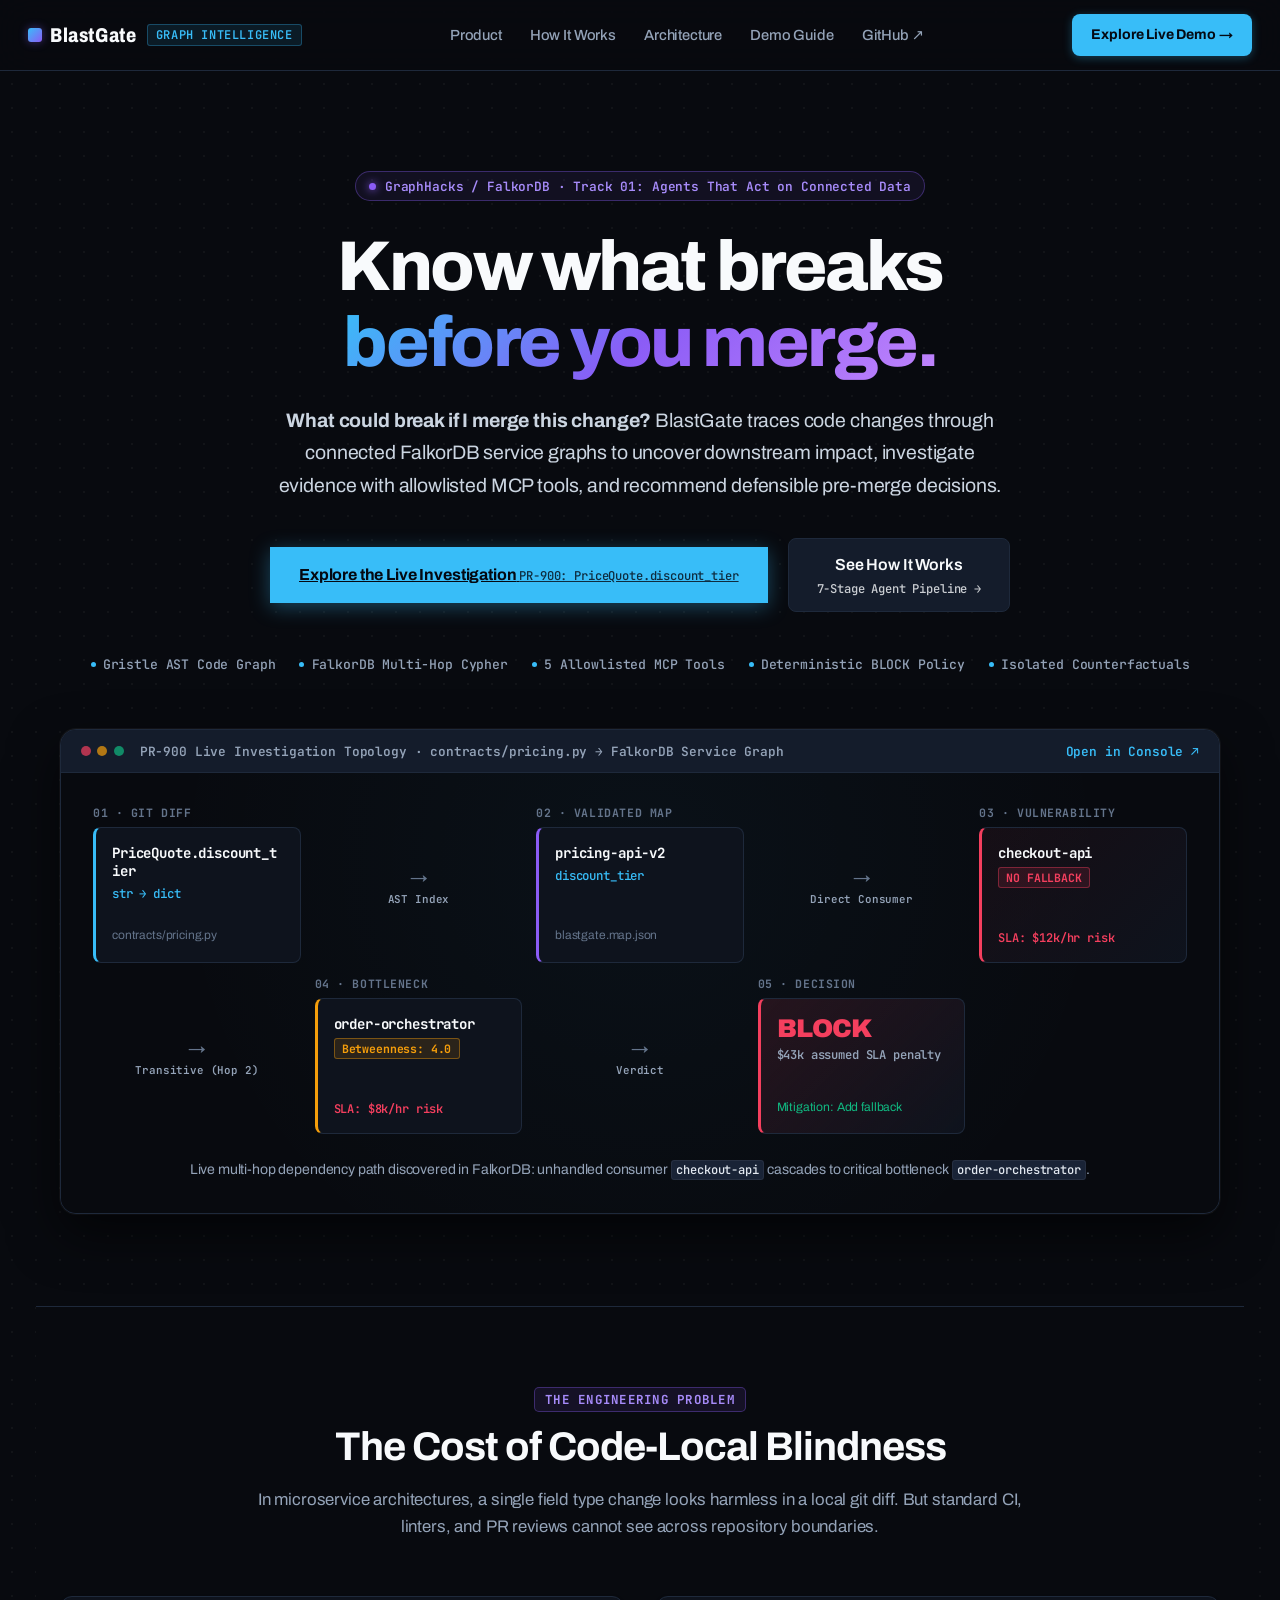
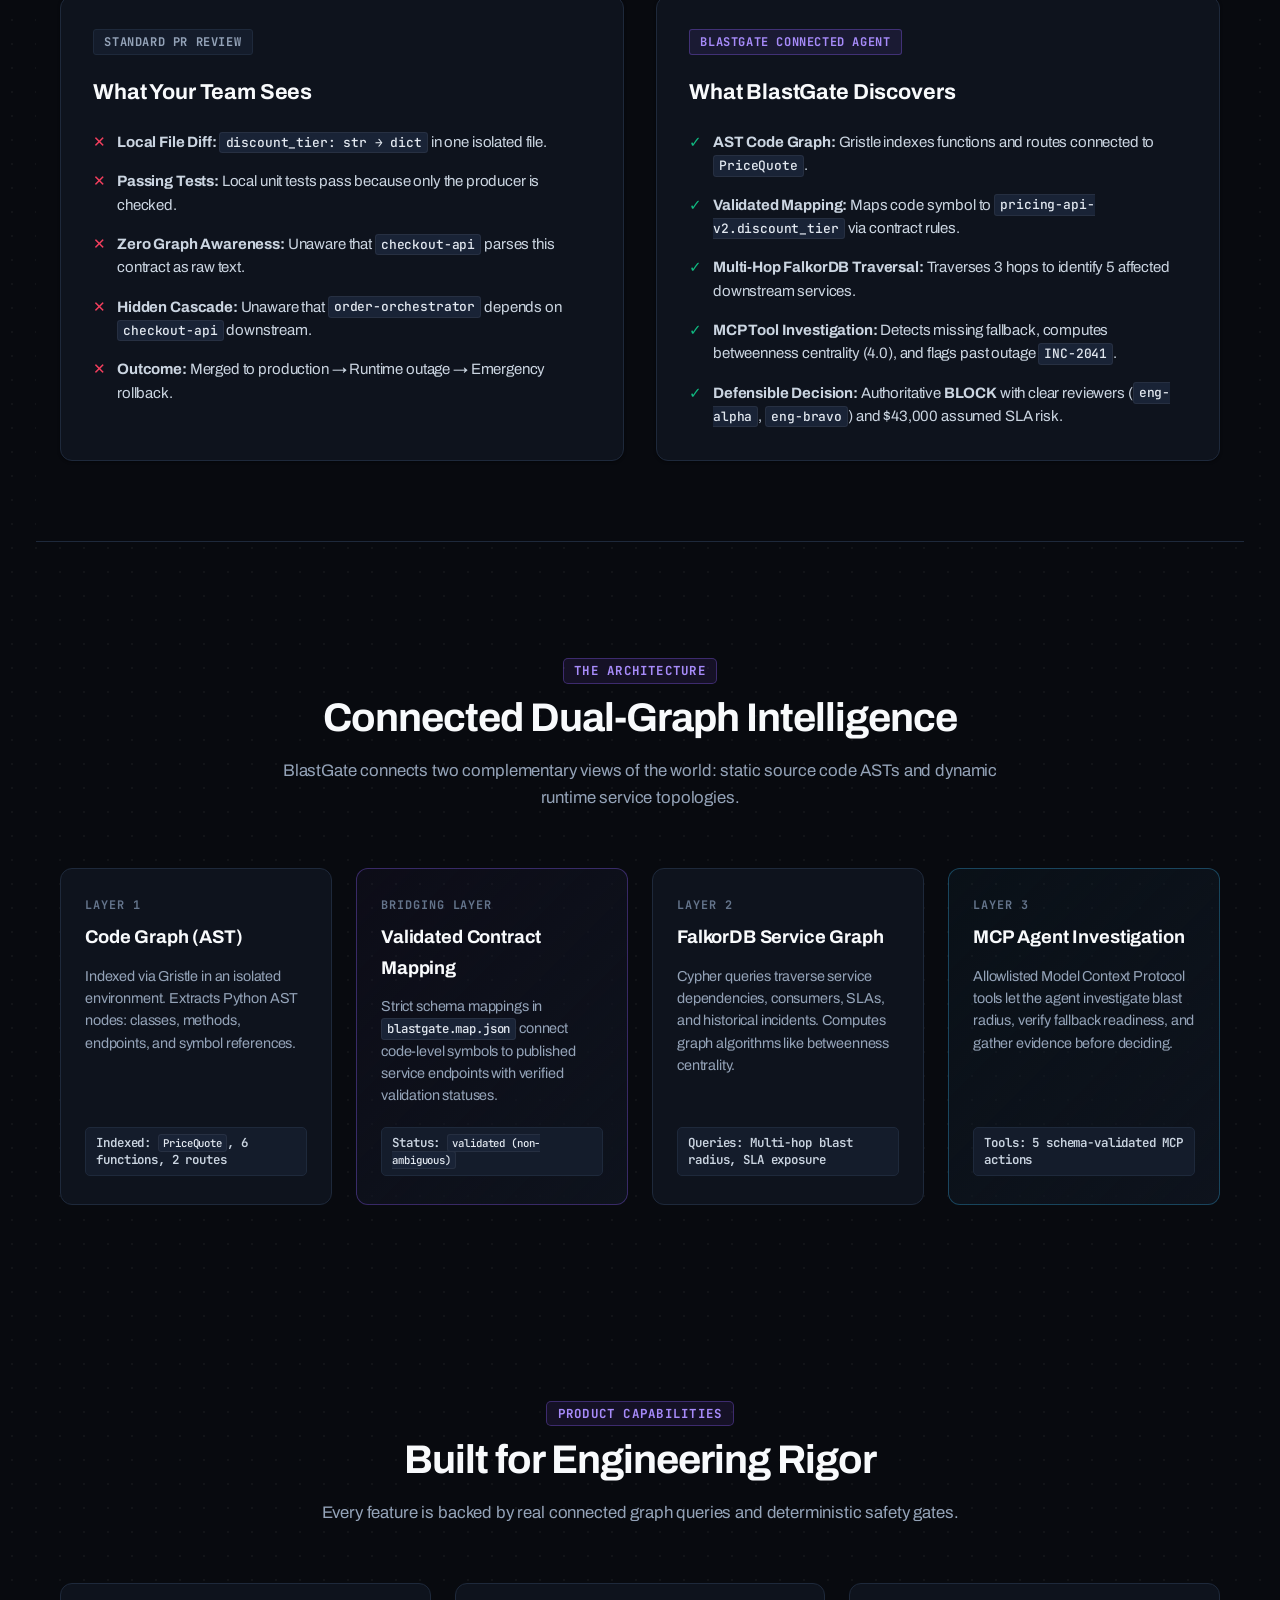
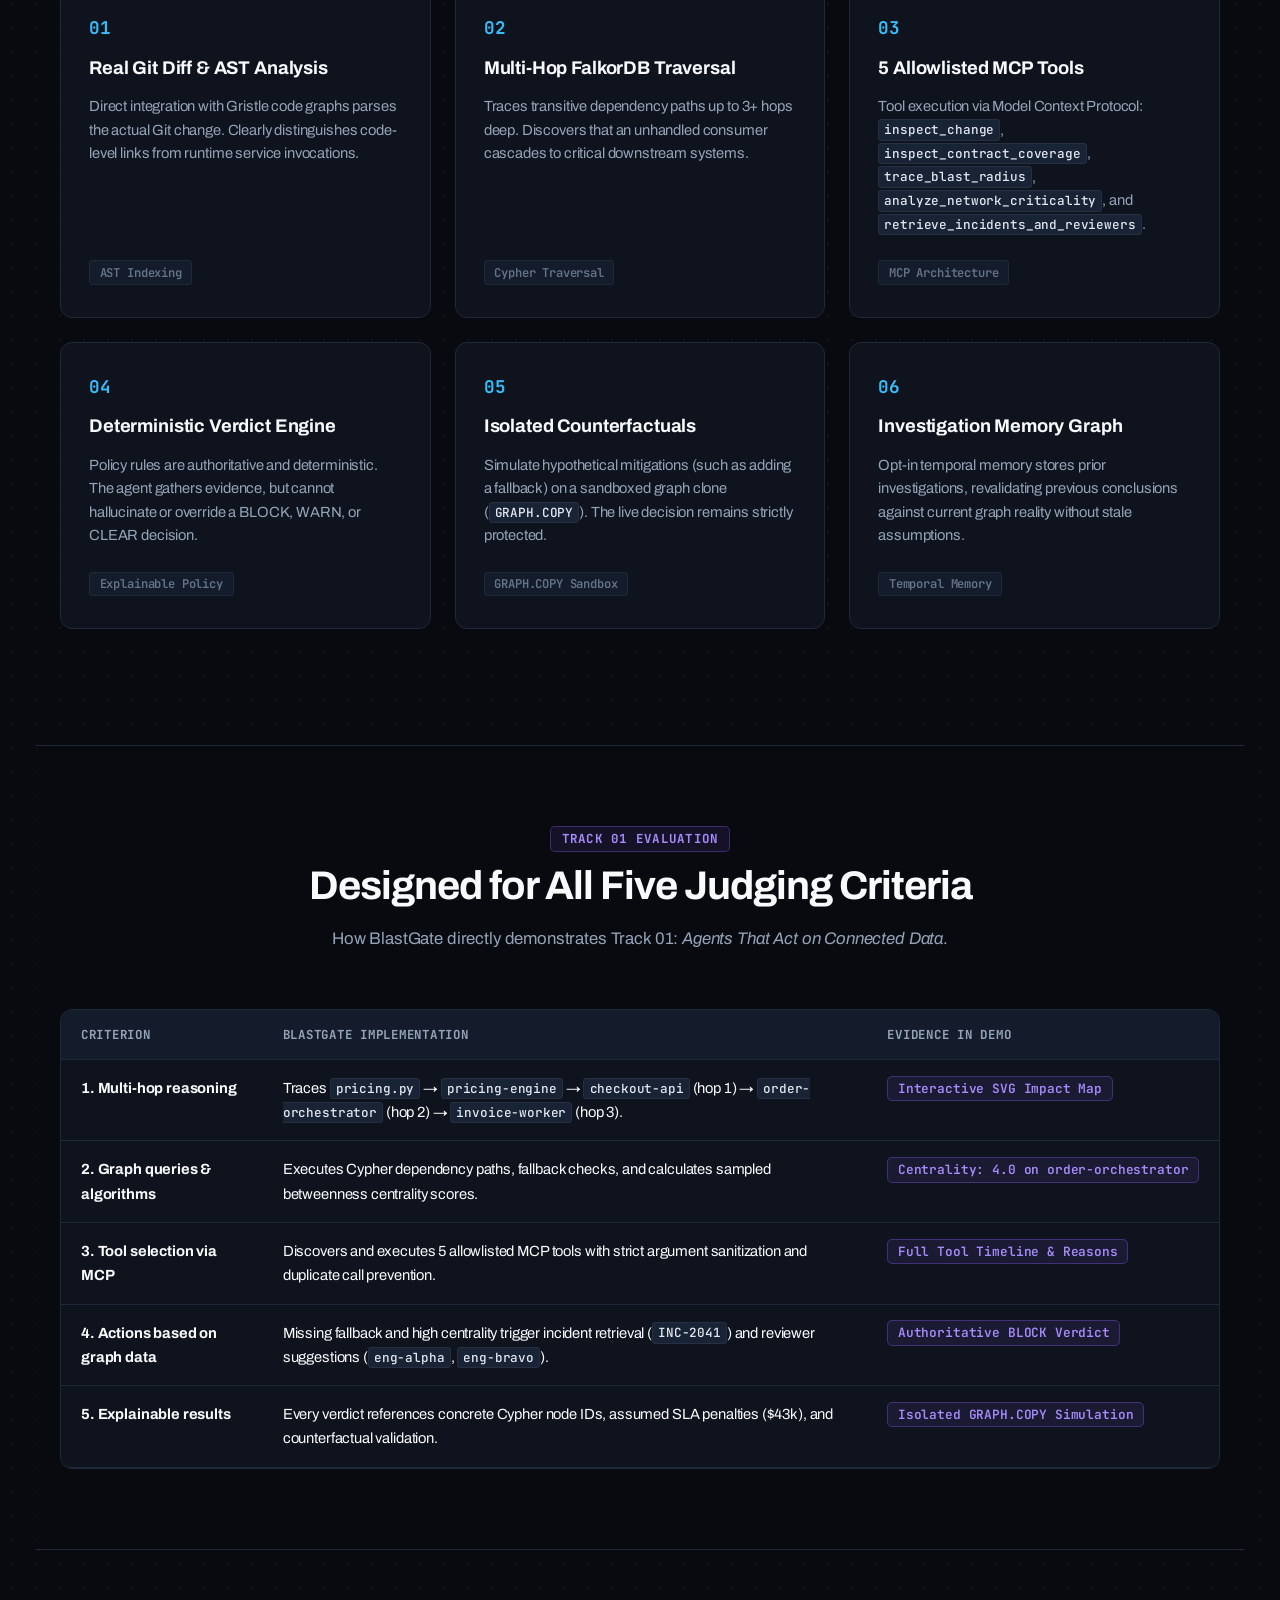
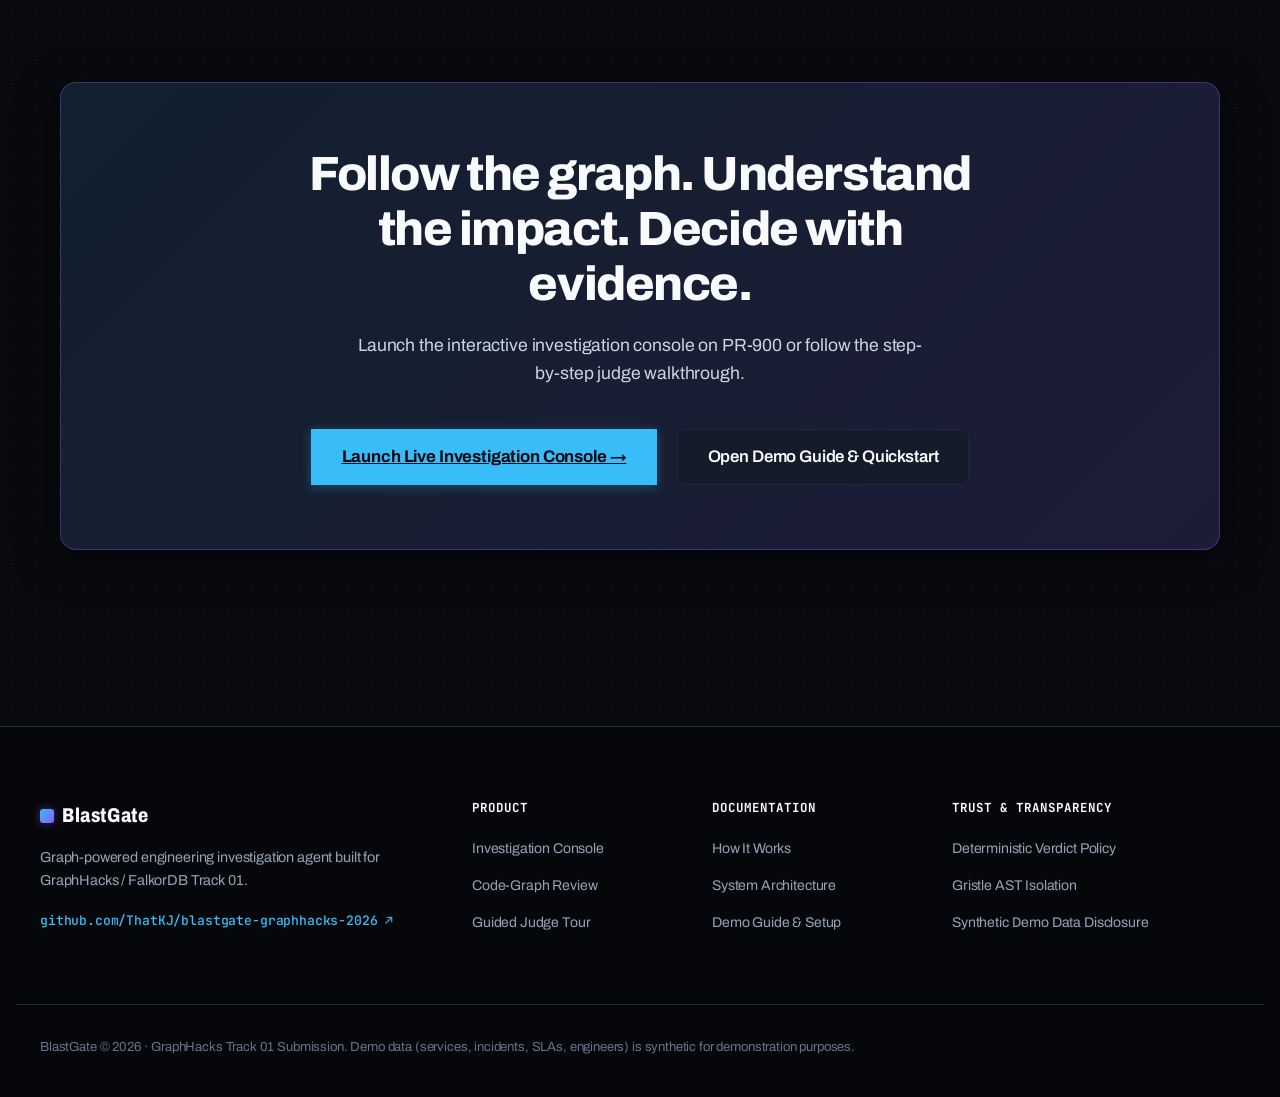
==== commit 20949085: "feat(product): build complete product website, technical documentation pages, and judge guided tour" ====
--- a/web/index.html
+++ b/web/index.html
@@ -3,45 +3,396 @@
 <head>
   <meta charset="utf-8">
   <meta name="viewport" content="width=device-width, initial-scale=1">
-  <title>BlastGate — Graph-Powered Engineering Investigation Agent</title>
-  <meta name="description" content="BlastGate: Graph-powered change-impact analysis with FalkorDB and Gristle code graphs.">
-  <link rel="icon" href="data:image/svg+xml,%3Csvg xmlns='http://www.w3.org/2000/svg' viewBox='0 0 16 16'%3E%3Crect width='16' height='16' rx='3' fill='%230a0d14'/%3E%3Cpath d='M3 3l10 10M13 3l-10 10' stroke='%2338bdf8' stroke-width='2.2' stroke-linecap='round'/%3E%3Ccircle cx='8' cy='8' r='2.5' fill='%23f43f5e'/%3E%3C/svg%3E">
+  <title>BlastGate — Know what breaks before you merge</title>
+  <meta name="description" content="What could break if I merge this change? BlastGate connects code changes to FalkorDB service graphs, explores blast radiuses through MCP tools, and issues explainable verdicts.">
+  <link rel="icon" href="data:image/svg+xml,%3Csvg xmlns='http://www.w3.org/2000/svg' viewBox='0 0 16 16'%3E%3Crect width='16' height='16' rx='3' fill='%23080a0f'/%3E%3Cpath d='M3 3l10 10M13 3l-10 10' stroke='%2338bdf8' stroke-width='2.2' stroke-linecap='round'/%3E%3Ccircle cx='8' cy='8' r='2.5' fill='%238b5cf6'/%3E%3C/svg%3E">
   <link rel="preconnect" href="https://fonts.googleapis.com">
   <link rel="preconnect" href="https://fonts.gstatic.com" crossorigin>
-  <link rel="stylesheet" href="https://fonts.googleapis.com/css2?family=Archivo:wdth,wght@62..100,400..800&family=JetBrains+Mono:wght@400;500&display=swap">
+  <link rel="stylesheet" href="https://fonts.googleapis.com/css2?family=Archivo:wdth,wght@62..100,400..800&family=JetBrains+Mono:wght@400;500;700&display=swap">
   <link rel="stylesheet" href="styles.css">
-  <script type="module" src="app.js"></script>
 </head>
-<body>
-  <header class="top">
-    <p class="brand">BlastGate</p>
-    <h1>What could break if I merge this change?</h1>
-    <div class="health" id="health" aria-live="polite">Checking the backend…</div>
-    <p class="current" id="current" aria-live="polite"></p>
+<body class="site-body">
+  <!-- Top Navigation Header -->
+  <header class="site-header">
+    <div class="site-nav-container">
+      <a href="/" class="brand-link" aria-label="BlastGate Home">
+        <span class="brand">BlastGate</span>
+        <span class="brand-sub">Graph Intelligence</span>
+      </a>
+
+      <nav class="site-nav" id="site-nav" aria-label="Main Navigation">
+        <a href="#features" class="site-nav-link">Product</a>
+        <a href="/how-it-works" class="site-nav-link">How It Works</a>
+        <a href="/architecture" class="site-nav-link">Architecture</a>
+        <a href="/demo-guide" class="site-nav-link">Demo Guide</a>
+        <a href="https://github.com/ThatKJ/blastgate-graphhacks-2026" class="site-nav-link" target="_blank" rel="noopener">GitHub ↗</a>
+      </nav>
+
+      <div class="site-header-actions">
+        <a href="/console#PR-900" class="btn-primary cta-btn">Explore Live Demo →</a>
+        <button type="button" class="mobile-toggle" id="mobile-toggle" aria-label="Toggle Navigation Menu">☰</button>
+      </div>
+    </div>
   </header>
 
-  <div class="layout">
-    <nav class="rail" aria-labelledby="changes-heading">
-      <h2 id="changes-heading">Real code change</h2>
-      <ul class="scenarios" id="flagship"><li class="muted">Loading…</li></ul>
-      <ul class="scenarios"><li><button type="button" id="codegraph">
-        <span class="pr">Code-graph review</span><span class="title">The full git-diff review report</span></button></li></ul>
-      <h2 id="declared-heading" class="rail-sub">Declared scenarios</h2>
-      <p class="rail-note rail-note-tight">Changes declared by hand. The code graph is not used for these.</p>
-      <ul class="scenarios" id="scenarios" aria-labelledby="declared-heading"><li class="muted">Loading changes…</li></ul>
-      <p class="rail-note">Demo data is synthetic: services, engineers, incidents, SLAs and costs are made up.</p>
-    </nav>
-
-    <main id="main">
-      <section class="change" id="change" aria-live="polite">
-        <p class="empty">Connecting to the BlastGate server…</p>
-      </section>
-      <section class="loop-wrap" id="loop" aria-label="Agent loop"></section>
-      <p class="progress" id="progress" role="status" aria-live="polite"></p>
-      <section id="result" aria-label="Verdict and evidence"></section>
-      <section id="agent" aria-label="Agent investigation"></section>
-      <section id="simulation" aria-label="Counterfactual simulation"></section>
-    </main>
-  </div>
+  <main>
+    <!-- Hero Section -->
+    <section class="hero-section">
+      <div class="site-container">
+        <div class="hero-badge">
+          <span class="badge-dot"></span>
+          <span>GraphHacks / FalkorDB · Track 01: Agents That Act on Connected Data</span>
+        </div>
+
+        <h1 class="hero-title">Know what breaks<br><span class="hero-highlight">before you merge.</span></h1>
+
+        <p class="hero-lead">
+          <strong>What could break if I merge this change?</strong> BlastGate traces code changes through connected FalkorDB service graphs to uncover downstream impact, investigate evidence with allowlisted MCP tools, and recommend defensible pre-merge decisions.
+        </p>
+
+        <div class="hero-actions">
+          <a href="/console#PR-900" class="btn-primary hero-btn-main">
+            <span>Explore the Live Investigation</span>
+            <span class="btn-sub">PR-900: PriceQuote.discount_tier</span>
+          </a>
+          <a href="/how-it-works" class="btn-secondary hero-btn-sub">
+            <span>See How It Works</span>
+            <span class="btn-sub">7-Stage Agent Pipeline →</span>
+          </a>
+        </div>
+
+        <div class="hero-credibility">
+          <span class="cred-item"><span class="cred-dot"></span> Gristle AST Code Graph</span>
+          <span class="cred-item"><span class="cred-dot"></span> FalkorDB Multi-Hop Cypher</span>
+          <span class="cred-item"><span class="cred-dot"></span> 5 Allowlisted MCP Tools</span>
+          <span class="cred-item"><span class="cred-dot"></span> Deterministic BLOCK Policy</span>
+          <span class="cred-item"><span class="cred-dot"></span> Isolated Counterfactuals</span>
+        </div>
+
+        <!-- Hero Product Visualization: Connected Blast Radius Preview -->
+        <div class="hero-preview-wrap">
+          <div class="preview-header">
+            <div class="preview-dots"><span></span><span></span><span></span></div>
+            <div class="preview-title">PR-900 Live Investigation Topology · contracts/pricing.py → FalkorDB Service Graph</div>
+            <a href="/console#PR-900" class="preview-link">Open in Console ↗</a>
+          </div>
+          <div class="preview-body">
+            <div class="graph-flow">
+              <div class="flow-col">
+                <div class="flow-tag">01 · Git Diff</div>
+                <div class="flow-card node-code">
+                  <div class="card-title">PriceQuote.discount_tier</div>
+                  <div class="card-meta">str → dict</div>
+                  <div class="card-file">contracts/pricing.py</div>
+                </div>
+              </div>
+
+              <div class="flow-arrow"><span>→</span><small>AST Index</small></div>
+
+              <div class="flow-col">
+                <div class="flow-tag">02 · Validated Map</div>
+                <div class="flow-card node-mapping">
+                  <div class="card-title">pricing-api-v2</div>
+                  <div class="card-meta">discount_tier</div>
+                  <div class="card-file">blastgate.map.json</div>
+                </div>
+              </div>
+
+              <div class="flow-arrow"><span>→</span><small>Direct Consumer</small></div>
+
+              <div class="flow-col">
+                <div class="flow-tag">03 · Vulnerability</div>
+                <div class="flow-card node-vulnerable">
+                  <div class="card-title">checkout-api</div>
+                  <div class="card-badge badge-block">NO FALLBACK</div>
+                  <div class="card-sla">SLA: $12k/hr risk</div>
+                </div>
+              </div>
+
+              <div class="flow-arrow"><span>→</span><small>Transitive (Hop 2)</small></div>
+
+              <div class="flow-col">
+                <div class="flow-tag">04 · Bottleneck</div>
+                <div class="flow-card node-critical">
+                  <div class="card-title">order-orchestrator</div>
+                  <div class="card-badge badge-warn">Betweenness: 4.0</div>
+                  <div class="card-sla">SLA: $8k/hr risk</div>
+                </div>
+              </div>
+
+              <div class="flow-arrow"><span>→</span><small>Verdict</small></div>
+
+              <div class="flow-col">
+                <div class="flow-tag">05 · Decision</div>
+                <div class="flow-card node-verdict">
+                  <div class="verdict-stamp">BLOCK</div>
+                  <div class="verdict-reason">$43k assumed SLA penalty</div>
+                  <div class="verdict-action">Mitigation: Add fallback</div>
+                </div>
+              </div>
+            </div>
+            <p class="preview-caption">
+              Live multi-hop dependency path discovered in FalkorDB: unhandled consumer <code>checkout-api</code> cascades to critical bottleneck <code>order-orchestrator</code>.
+            </p>
+          </div>
+        </div>
+      </div>
+    </section>
+
+    <!-- The Problem Section: Code-Local Blindness -->
+    <section class="section-padded problem-section">
+      <div class="site-container">
+        <div class="section-header">
+          <span class="section-kicker">The Engineering Problem</span>
+          <h2 class="section-title">The Cost of Code-Local Blindness</h2>
+          <p class="section-sub">
+            In microservice architectures, a single field type change looks harmless in a local git diff. But standard CI, linters, and PR reviews cannot see across repository boundaries.
+          </p>
+        </div>
+
+        <div class="comparison-grid">
+          <div class="compare-card compare-bad">
+            <div class="compare-badge">Standard PR Review</div>
+            <h3>What Your Team Sees</h3>
+            <ul class="compare-list">
+              <li><strong>Local File Diff:</strong> <code>discount_tier: str → dict</code> in one isolated file.</li>
+              <li><strong>Passing Tests:</strong> Local unit tests pass because only the producer is checked.</li>
+              <li><strong>Zero Graph Awareness:</strong> Unaware that <code>checkout-api</code> parses this contract as raw text.</li>
+              <li><strong>Hidden Cascade:</strong> Unaware that <code>order-orchestrator</code> depends on <code>checkout-api</code> downstream.</li>
+              <li><strong>Outcome:</strong> Merged to production → Runtime outage → Emergency rollback.</li>
+            </ul>
+          </div>
+
+          <div class="compare-card compare-good">
+            <div class="compare-badge badge-accent">BlastGate Connected Agent</div>
+            <h3>What BlastGate Discovers</h3>
+            <ul class="compare-list">
+              <li><strong>AST Code Graph:</strong> Gristle indexes functions and routes connected to <code>PriceQuote</code>.</li>
+              <li><strong>Validated Mapping:</strong> Maps code symbol to <code>pricing-api-v2.discount_tier</code> via contract rules.</li>
+              <li><strong>Multi-Hop FalkorDB Traversal:</strong> Traverses 3 hops to identify 5 affected downstream services.</li>
+              <li><strong>MCP Tool Investigation:</strong> Detects missing fallback, computes betweenness centrality (4.0), and flags past outage <code>INC-2041</code>.</li>
+              <li><strong>Defensible Decision:</strong> Authoritative <strong>BLOCK</strong> with clear reviewers (<code>eng-alpha</code>, <code>eng-bravo</code>) and $43,000 assumed SLA risk.</li>
+            </ul>
+          </div>
+        </div>
+      </div>
+    </section>
+
+    <!-- The Solution: Dual-Graph Connected Intelligence -->
+    <section class="section-padded solution-section">
+      <div class="site-container">
+        <div class="section-header">
+          <span class="section-kicker">The Architecture</span>
+          <h2 class="section-title">Connected Dual-Graph Intelligence</h2>
+          <p class="section-sub">
+            BlastGate connects two complementary views of the world: static source code ASTs and dynamic runtime service topologies.
+          </p>
+        </div>
+
+        <div class="dual-graph-grid">
+          <div class="dual-card">
+            <div class="dual-step">Layer 1</div>
+            <h3>Code Graph (AST)</h3>
+            <p>Indexed via Gristle in an isolated environment. Extracts Python AST nodes: classes, methods, endpoints, and symbol references.</p>
+            <div class="dual-meta">Indexed: <code>PriceQuote</code>, 6 functions, 2 routes</div>
+          </div>
+
+          <div class="dual-card dual-highlight">
+            <div class="dual-step">Bridging Layer</div>
+            <h3>Validated Contract Mapping</h3>
+            <p>Strict schema mappings in <code>blastgate.map.json</code> connect code-level symbols to published service endpoints with verified validation statuses.</p>
+            <div class="dual-meta">Status: <code>validated (non-ambiguous)</code></div>
+          </div>
+
+          <div class="dual-card">
+            <div class="dual-step">Layer 2</div>
+            <h3>FalkorDB Service Graph</h3>
+            <p>Cypher queries traverse service dependencies, consumers, SLAs, and historical incidents. Computes graph algorithms like betweenness centrality.</p>
+            <div class="dual-meta">Queries: Multi-hop blast radius, SLA exposure</div>
+          </div>
+
+          <div class="dual-card dual-accent">
+            <div class="dual-step">Layer 3</div>
+            <h3>MCP Agent Investigation</h3>
+            <p>Allowlisted Model Context Protocol tools let the agent investigate blast radius, verify fallback readiness, and gather evidence before deciding.</p>
+            <div class="dual-meta">Tools: 5 schema-validated MCP actions</div>
+          </div>
+        </div>
+      </div>
+    </section>
+
+    <!-- Core Features Grid -->
+    <section class="section-padded" id="features">
+      <div class="site-container">
+        <div class="section-header">
+          <span class="section-kicker">Product Capabilities</span>
+          <h2 class="section-title">Built for Engineering Rigor</h2>
+          <p class="section-sub">
+            Every feature is backed by real connected graph queries and deterministic safety gates.
+          </p>
+        </div>
+
+        <div class="features-grid">
+          <div class="feature-card">
+            <div class="feature-num">01</div>
+            <h3>Real Git Diff &amp; AST Analysis</h3>
+            <p>Direct integration with Gristle code graphs parses the actual Git change. Clearly distinguishes code-level links from runtime service invocations.</p>
+            <span class="feature-tag">AST Indexing</span>
+          </div>
+
+          <div class="feature-card">
+            <div class="feature-num">02</div>
+            <h3>Multi-Hop FalkorDB Traversal</h3>
+            <p>Traces transitive dependency paths up to 3+ hops deep. Discovers that an unhandled consumer cascades to critical downstream systems.</p>
+            <span class="feature-tag">Cypher Traversal</span>
+          </div>
+
+          <div class="feature-card">
+            <div class="feature-num">03</div>
+            <h3>5 Allowlisted MCP Tools</h3>
+            <p>Tool execution via Model Context Protocol: <code>inspect_change</code>, <code>inspect_contract_coverage</code>, <code>trace_blast_radius</code>, <code>analyze_network_criticality</code>, and <code>retrieve_incidents_and_reviewers</code>.</p>
+            <span class="feature-tag">MCP Architecture</span>
+          </div>
+
+          <div class="feature-card">
+            <div class="feature-num">04</div>
+            <h3>Deterministic Verdict Engine</h3>
+            <p>Policy rules are authoritative and deterministic. The agent gathers evidence, but cannot hallucinate or override a BLOCK, WARN, or CLEAR decision.</p>
+            <span class="feature-tag">Explainable Policy</span>
+          </div>
+
+          <div class="feature-card">
+            <div class="feature-num">05</div>
+            <h3>Isolated Counterfactuals</h3>
+            <p>Simulate hypothetical mitigations (such as adding a fallback) on a sandboxed graph clone (<code>GRAPH.COPY</code>). The live decision remains strictly protected.</p>
+            <span class="feature-tag">GRAPH.COPY Sandbox</span>
+          </div>
+
+          <div class="feature-card">
+            <div class="feature-num">06</div>
+            <h3>Investigation Memory Graph</h3>
+            <p>Opt-in temporal memory stores prior investigations, revalidating previous conclusions against current graph reality without stale assumptions.</p>
+            <span class="feature-tag">Temporal Memory</span>
+          </div>
+        </div>
+      </div>
+    </section>
+
+    <!-- Track 01 Rubric Alignment -->
+    <section class="section-padded rubric-section">
+      <div class="site-container">
+        <div class="section-header">
+          <span class="section-kicker">Track 01 Evaluation</span>
+          <h2 class="section-title">Designed for All Five Judging Criteria</h2>
+          <p class="section-sub">
+            How BlastGate directly demonstrates Track 01: <em>Agents That Act on Connected Data</em>.
+          </p>
+        </div>
+
+        <div class="rubric-table-wrap">
+          <table class="rubric-table">
+            <thead>
+              <tr>
+                <th>Criterion</th>
+                <th>BlastGate Implementation</th>
+                <th>Evidence in Demo</th>
+              </tr>
+            </thead>
+            <tbody>
+              <tr>
+                <td><strong>1. Multi-hop reasoning</strong></td>
+                <td>Traces <code>pricing.py</code> → <code>pricing-engine</code> → <code>checkout-api</code> (hop 1) → <code>order-orchestrator</code> (hop 2) → <code>invoice-worker</code> (hop 3).</td>
+                <td><span class="chip-accent">Interactive SVG Impact Map</span></td>
+              </tr>
+              <tr>
+                <td><strong>2. Graph queries &amp; algorithms</strong></td>
+                <td>Executes Cypher dependency paths, fallback checks, and calculates sampled betweenness centrality scores.</td>
+                <td><span class="chip-accent">Centrality: 4.0 on order-orchestrator</span></td>
+              </tr>
+              <tr>
+                <td><strong>3. Tool selection via MCP</strong></td>
+                <td>Discovers and executes 5 allowlisted MCP tools with strict argument sanitization and duplicate call prevention.</td>
+                <td><span class="chip-accent">Full Tool Timeline &amp; Reasons</span></td>
+              </tr>
+              <tr>
+                <td><strong>4. Actions based on graph data</strong></td>
+                <td>Missing fallback and high centrality trigger incident retrieval (<code>INC-2041</code>) and reviewer suggestions (<code>eng-alpha</code>, <code>eng-bravo</code>).</td>
+                <td><span class="chip-accent">Authoritative BLOCK Verdict</span></td>
+              </tr>
+              <tr>
+                <td><strong>5. Explainable results</strong></td>
+                <td>Every verdict references concrete Cypher node IDs, assumed SLA penalties ($43k), and counterfactual validation.</td>
+                <td><span class="chip-accent">Isolated GRAPH.COPY Simulation</span></td>
+              </tr>
+            </tbody>
+          </table>
+        </div>
+      </div>
+    </section>
+
+    <!-- Call to Action Banner -->
+    <section class="section-padded cta-section">
+      <div class="site-container">
+        <div class="cta-box">
+          <h2 class="cta-title">Follow the graph. Understand the impact. Decide with evidence.</h2>
+          <p class="cta-sub">
+            Launch the interactive investigation console on PR-900 or follow the step-by-step judge walkthrough.
+          </p>
+          <div class="cta-buttons">
+            <a href="/console#PR-900" class="btn-primary cta-btn-main">Launch Live Investigation Console →</a>
+            <a href="/demo-guide" class="btn-secondary cta-btn-sub">Open Demo Guide &amp; Quickstart</a>
+          </div>
+        </div>
+      </div>
+    </section>
+  </main>
+
+  <!-- Site Footer -->
+  <footer class="site-footer">
+    <div class="site-container footer-container">
+      <div class="footer-brand-col">
+        <p class="brand">BlastGate</p>
+        <p class="footer-desc">Graph-powered engineering investigation agent built for GraphHacks / FalkorDB Track 01.</p>
+        <p class="footer-repo">
+          <a href="https://github.com/ThatKJ/blastgate-graphhacks-2026" target="_blank" rel="noopener">github.com/ThatKJ/blastgate-graphhacks-2026 ↗</a>
+        </p>
+      </div>
+
+      <div class="footer-links-col">
+        <h4>Product</h4>
+        <ul>
+          <li><a href="/console#PR-900">Investigation Console</a></li>
+          <li><a href="/console#codegraph">Code-Graph Review</a></li>
+          <li><a href="/console#tour">Guided Judge Tour</a></li>
+        </ul>
+      </div>
+
+      <div class="footer-links-col">
+        <h4>Documentation</h4>
+        <ul>
+          <li><a href="/how-it-works">How It Works</a></li>
+          <li><a href="/architecture">System Architecture</a></li>
+          <li><a href="/demo-guide">Demo Guide &amp; Setup</a></li>
+        </ul>
+      </div>
+
+      <div class="footer-links-col">
+        <h4>Trust &amp; Transparency</h4>
+        <ul>
+          <li><span>Deterministic Verdict Policy</span></li>
+          <li><span>Gristle AST Isolation</span></li>
+          <li><span>Synthetic Demo Data Disclosure</span></li>
+        </ul>
+      </div>
+    </div>
+
+    <div class="site-container footer-bottom">
+      <p class="footer-copy">
+        BlastGate © 2026 · GraphHacks Track 01 Submission. Demo data (services, incidents, SLAs, engineers) is synthetic for demonstration purposes.
+      </p>
+    </div>
+  </footer>
+
+  <script type="module" src="site.js"></script>
 </body>
 </html>
--- a/web/styles.css
+++ b/web/styles.css
@@ -5,22 +5,22 @@
    ========================================================================== */
 
 :root {
-  /* Surface & Base Hierarchy */
-  --ground: #0a0d14;
-  --surface: #111722;
-  --surface-raised: #162030;
-  --surface-card: #1c2738;
-  --surface-sunken: #070a0f;
-  --surface-hover: #1e2b3e;
-
-  /* Crisp 1px Borders */
-  --rule: #222f42;
-  --rule-subtle: rgba(255, 255, 255, 0.07);
-  --rule-hover: #3b506e;
-  --rule-active: #38bdf8;
+  /* Surface & Base Hierarchy — Deep Obsidian & Precision Graphite */
+  --ground: #080a0f;
+  --surface: #0e131d;
+  --surface-raised: #141c2b;
+  --surface-card: #192336;
+  --surface-sunken: #05070b;
+  --surface-hover: #1e2b42;
+
+  /* Crisp Engineering Borders */
+  --rule: #1e293b;
+  --rule-subtle: rgba(255, 255, 255, 0.06);
+  --rule-hover: #334155;
+  --rule-active: #8b5cf6;
 
   /* Typography Colors */
-  --ink: #f1f5f9;
+  --ink: #f8fafc;
   --ink-secondary: #cbd5e1;
   --muted: #94a3b8;
   --subtle: #64748b;
@@ -36,9 +36,16 @@
   --clear-bg: rgba(16, 185, 129, 0.12);
   --clear-border: rgba(16, 185, 129, 0.4);
 
-  /* Accents & Focus */
+  /* Accents & Signals */
   --focus: #38bdf8;
-  --focus-bg: rgba(56, 189, 248, 0.12);
+  --focus-bg: rgba(56, 189, 248, 0.10);
+  --cyan: #38bdf8;
+  --cyan-bg: rgba(56, 189, 248, 0.10);
+  --violet: #8b5cf6;
+  --violet-bg: rgba(139, 92, 246, 0.10);
+  --violet-border: rgba(139, 92, 246, 0.35);
+  --violet-glow: rgba(139, 92, 246, 0.20);
+  --violet-hover: #a78bfa;
   --indigo: #818cf8;
   --tone: var(--muted);
 
@@ -53,10 +60,10 @@
   --radius-lg: 12px;
   --radius-xl: 16px;
 
-  /* Shadows */
+  /* Tactical Shadows */
   --shadow-sm: 0 1px 3px rgba(0, 0, 0, 0.4);
-  --shadow-md: 0 4px 14px rgba(0, 0, 0, 0.45);
-  --shadow-lg: 0 10px 30px rgba(0, 0, 0, 0.6);
+  --shadow-md: 0 4px 14px rgba(0, 0, 0, 0.5);
+  --shadow-lg: 0 10px 30px rgba(0, 0, 0, 0.65);
 
   color-scheme: dark;
 }
@@ -68,13 +75,17 @@
 html {
   -webkit-text-size-adjust: 100%;
   scroll-behavior: smooth;
+  overflow-x: hidden;
 }
 
 body {
   margin: 0;
-  background: var(--ground);
-  color: var(--ink);
-  font: 400 14.5px/1.6 var(--sans);
+  overflow-x: hidden;
+  background-color: var(--ground);
+  background-image: radial-gradient(rgba(255, 255, 255, 0.04) 1px, transparent 1px);
+  background-size: 24px 24px;
+  color: var(--ink);
+  font: 400 14px/1.6 var(--sans);
   letter-spacing: -0.01em;
   -webkit-font-smoothing: antialiased;
   -moz-osx-font-smoothing: grayscale;
@@ -105,10 +116,10 @@
   grid-template-columns: auto 1fr auto;
   align-items: center;
   gap: 1.5rem;
-  padding: 0.85rem 1.75rem;
-  background: rgba(17, 23, 34, 0.88);
-  backdrop-filter: blur(12px);
-  -webkit-backdrop-filter: blur(12px);
+  padding: 0.8rem 1.75rem;
+  background: rgba(10, 13, 20, 0.92);
+  backdrop-filter: blur(16px);
+  -webkit-backdrop-filter: blur(16px);
   border-bottom: 1px solid var(--rule);
   position: sticky;
   top: 0;
@@ -132,9 +143,9 @@
   display: inline-block;
   width: 14px;
   height: 14px;
-  background: linear-gradient(135deg, #38bdf8, #818cf8);
+  background: linear-gradient(135deg, #38bdf8 0%, #8b5cf6 100%);
   border-radius: 3px;
-  box-shadow: 0 0 10px rgba(56, 189, 248, 0.5);
+  box-shadow: 0 0 10px rgba(139, 92, 246, 0.45);
 }
 
 .top h1 {
@@ -324,13 +335,14 @@
 
 /* Flagship PR-900 Highlight */
 #flagship button {
-  background: rgba(56, 189, 248, 0.04);
-  border: 1px solid rgba(56, 189, 248, 0.2);
+  background: linear-gradient(135deg, rgba(56, 189, 248, 0.06), rgba(139, 92, 246, 0.04));
+  border: 1px solid rgba(56, 189, 248, 0.3);
 }
 
 #flagship button:hover {
-  background: rgba(56, 189, 248, 0.08);
+  background: linear-gradient(135deg, rgba(56, 189, 248, 0.12), rgba(139, 92, 246, 0.08));
   border-color: var(--focus);
+  box-shadow: 0 0 12px rgba(56, 189, 248, 0.22);
 }
 
 #flagship button .pr {
@@ -338,14 +350,28 @@
 }
 
 #codegraph {
-  border: 1px dashed var(--rule);
-  background: rgba(255, 255, 255, 0.02);
+  border: 1px solid var(--violet-border);
+  background: linear-gradient(135deg, rgba(139, 92, 246, 0.06), rgba(56, 189, 248, 0.02));
+}
+
+#codegraph .pr {
+  color: var(--violet-hover);
 }
 
 #codegraph:hover {
-  border-style: solid;
-  border-color: var(--indigo);
-  background: rgba(129, 140, 248, 0.06);
+  border-color: var(--violet-hover);
+  background: linear-gradient(135deg, rgba(139, 92, 246, 0.12), rgba(56, 189, 248, 0.05));
+  box-shadow: 0 0 12px var(--violet-glow);
+}
+
+#codegraph[aria-current="true"] {
+  background: var(--surface-raised);
+  border-color: var(--violet-hover);
+  box-shadow: inset 3px 0 0 var(--violet-hover), 0 0 14px var(--violet-glow);
+}
+
+#codegraph[aria-current="true"] .pr {
+  color: var(--violet-hover);
 }
 
 /* --- Main Workbench -------------------------------------------------------------------------- */
@@ -1156,9 +1182,9 @@
 
 .explanation {
   margin: 0.75rem 0;
-  padding: 0.9rem 1.25rem;
-  border-left: 3px solid var(--indigo);
-  background: var(--surface-raised);
+  padding: 0.95rem 1.35rem;
+  border-left: 3px solid var(--violet);
+  background: linear-gradient(135deg, rgba(139, 92, 246, 0.06), var(--surface-raised));
   max-width: 80ch;
   border-radius: 0 var(--radius-md) var(--radius-md) 0;
   font-style: italic;
@@ -1209,7 +1235,7 @@
   bottom: 1rem;
   left: 0.95rem;
   width: 2px;
-  background: var(--rule);
+  background: linear-gradient(180deg, var(--rule) 0%, var(--violet-border) 45%, var(--rule) 100%);
 }
 
 .step {
@@ -1588,3 +1614,1645 @@
     opacity: 0.55;
   }
 }
+
+/* ==========================================================================
+   BLASTGATE PRODUCT WEBSITE & GUIDED TOUR STYLES
+   Design System: Precision Engineering Intelligence
+   ========================================================================== */
+
+/* --- Site Structure & Shared Container ------------------------------------- */
+.site-body {
+  background-color: var(--ground);
+  background-image: radial-gradient(rgba(255, 255, 255, 0.04) 1px, transparent 1px);
+  background-size: 24px 24px;
+  color: var(--ink);
+  font: 400 15px/1.65 var(--sans);
+  letter-spacing: -0.01em;
+  min-height: 100vh;
+  display: flex;
+  flex-direction: column;
+}
+
+.site-container {
+  width: 100%;
+  max-width: 78rem;
+  margin: 0 auto;
+  padding: 0 1.5rem;
+}
+
+.section-padded {
+  padding: 5rem 0;
+}
+
+.section-header {
+  text-align: center;
+  max-width: 48rem;
+  margin: 0 auto 3.5rem;
+}
+
+.section-kicker {
+  display: inline-block;
+  font: 700 0.78rem var(--mono);
+  color: var(--violet-hover);
+  text-transform: uppercase;
+  letter-spacing: 0.1em;
+  margin-bottom: 0.65rem;
+  padding: 0.2rem 0.65rem;
+  background: var(--violet-bg);
+  border: 1px solid var(--violet-border);
+  border-radius: var(--radius-sm);
+}
+
+.section-title {
+  font-size: clamp(1.85rem, 3.5vw, 2.5rem);
+  font-weight: 700;
+  letter-spacing: -0.025em;
+  color: var(--ink);
+  margin: 0 0 1rem;
+  line-height: 1.2;
+}
+
+.section-sub {
+  font-size: 1.05rem;
+  color: var(--muted);
+  line-height: 1.6;
+  margin: 0;
+}
+
+/* --- Top Marketing Header -------------------------------------------------- */
+.site-header {
+  position: sticky;
+  top: 0;
+  z-index: 100;
+  background: rgba(8, 10, 15, 0.88);
+  backdrop-filter: blur(16px);
+  -webkit-backdrop-filter: blur(16px);
+  border-bottom: 1px solid var(--rule);
+}
+
+.site-nav-container {
+  display: flex;
+  align-items: center;
+  justify-content: space-between;
+  gap: 1.5rem;
+  max-width: 82rem;
+  margin: 0 auto;
+  padding: 0.85rem 1.75rem;
+}
+
+.brand-link {
+  text-decoration: none;
+  display: inline-flex;
+  align-items: center;
+  gap: 0.65rem;
+}
+
+.brand-sub {
+  font: 600 0.75rem var(--mono);
+  color: var(--focus);
+  background: var(--focus-bg);
+  border: 1px solid rgba(56, 189, 248, 0.3);
+  padding: 0.15rem 0.5rem;
+  border-radius: var(--radius-xs);
+  text-transform: uppercase;
+  letter-spacing: 0.05em;
+}
+
+.site-nav {
+  display: flex;
+  align-items: center;
+  gap: 1.75rem;
+}
+
+.site-nav-link {
+  color: var(--muted);
+  text-decoration: none;
+  font-size: 0.92rem;
+  font-weight: 500;
+  transition: color 140ms ease;
+  position: relative;
+}
+
+.site-nav-link:hover,
+.site-nav-link.active {
+  color: var(--ink);
+}
+
+.site-nav-link.active::after {
+  content: "";
+  position: absolute;
+  bottom: -0.4rem;
+  left: 0;
+  right: 0;
+  height: 2px;
+  background: var(--violet);
+  border-radius: 1px;
+}
+
+.site-header-actions {
+  display: flex;
+  align-items: center;
+  gap: 0.85rem;
+}
+
+.cta-btn {
+  text-decoration: none;
+  display: inline-flex;
+  align-items: center;
+  justify-content: center;
+  padding: 0.55rem 1.15rem;
+  font-size: 0.88rem;
+  font-weight: 600;
+  border-radius: var(--radius-md);
+  transition: all 140ms cubic-bezier(0.4, 0, 0.2, 1);
+}
+
+.btn-primary {
+  background: var(--focus);
+  color: #040912;
+  font-weight: 700;
+  box-shadow: 0 2px 10px rgba(56, 189, 248, 0.3);
+  border: 1px solid transparent;
+}
+
+.btn-primary:hover {
+  background: #7dd3fc;
+  box-shadow: 0 4px 16px rgba(56, 189, 248, 0.45);
+  transform: translateY(-1px);
+}
+
+.btn-secondary {
+  background: var(--surface-raised);
+  color: var(--ink);
+  border: 1px solid var(--rule);
+  text-decoration: none;
+  padding: 0.55rem 1.15rem;
+  font-size: 0.88rem;
+  font-weight: 600;
+  border-radius: var(--radius-md);
+  transition: all 140ms ease;
+  display: inline-flex;
+  align-items: center;
+  justify-content: center;
+}
+
+.btn-secondary:hover {
+  background: var(--surface-card);
+  border-color: var(--rule-hover);
+}
+
+.btn-ghost {
+  background: transparent;
+  color: var(--ink-secondary);
+  border: 1px solid var(--rule);
+  text-decoration: none;
+  padding: 0.55rem 1.15rem;
+  font-size: 0.88rem;
+  font-weight: 600;
+  border-radius: var(--radius-md);
+  transition: all 140ms ease;
+  display: inline-flex;
+  align-items: center;
+  justify-content: center;
+}
+
+.btn-ghost:hover {
+  color: var(--ink);
+  border-color: var(--rule-hover);
+  background: var(--surface-raised);
+}
+
+.mobile-toggle {
+  display: none;
+  background: transparent;
+  border: 1px solid var(--rule);
+  color: var(--ink);
+  font-size: 1.25rem;
+  padding: 0.35rem 0.65rem;
+  border-radius: var(--radius-sm);
+  cursor: pointer;
+}
+
+/* --- Hero Section ---------------------------------------------------------- */
+.hero-section {
+  padding: 4.5rem 0 3.5rem;
+  text-align: center;
+  position: relative;
+}
+
+.hero-badge {
+  display: inline-flex;
+  align-items: center;
+  max-width: 100%;
+  gap: 0.55rem;
+  padding: 0.35rem 0.85rem;
+  background: rgba(139, 92, 246, 0.08);
+  border: 1px solid var(--violet-border);
+  border-radius: 9999px;
+  font: 600 0.8rem var(--mono);
+  color: var(--violet-hover);
+  margin-bottom: 1.75rem;
+  text-align: center;
+}
+
+.badge-dot {
+  width: 7px;
+  height: 7px;
+  border-radius: 50%;
+  background: var(--violet);
+  box-shadow: 0 0 8px var(--violet);
+}
+
+.hero-title {
+  font-size: clamp(2.5rem, 6vw, 4.4rem);
+  font-weight: 800;
+  line-height: 1.08;
+  letter-spacing: -0.035em;
+  color: var(--ink);
+  margin: 0 auto 1.5rem;
+  max-width: 54rem;
+}
+
+.hero-highlight {
+  background: linear-gradient(135deg, #38bdf8 0%, #8b5cf6 50%, #c084fc 100%);
+  -webkit-background-clip: text;
+  -webkit-text-fill-color: transparent;
+}
+
+.hero-lead {
+  font-size: clamp(1.05rem, 2vw, 1.22rem);
+  line-height: 1.65;
+  color: var(--ink-secondary);
+  max-width: 46rem;
+  margin: 0 auto 2.25rem;
+}
+
+.hero-actions {
+  display: flex;
+  flex-wrap: wrap;
+  align-items: center;
+  justify-content: center;
+  gap: 1.25rem;
+  margin-bottom: 2.75rem;
+}
+
+.hero-btn-main {
+  padding: 0.85rem 1.75rem;
+  font-size: 1rem;
+  flex-direction: column;
+  gap: 0.15rem;
+  box-shadow: 0 4px 20px rgba(56, 189, 248, 0.35);
+}
+
+.hero-btn-sub {
+  padding: 0.85rem 1.75rem;
+  font-size: 1rem;
+  flex-direction: column;
+  gap: 0.15rem;
+}
+
+.btn-sub {
+  font: 500 0.76rem var(--mono);
+  opacity: 0.8;
+}
+
+.hero-credibility {
+  display: flex;
+  flex-wrap: wrap;
+  align-items: center;
+  justify-content: center;
+  gap: 1.5rem;
+  font: 500 0.82rem var(--mono);
+  color: var(--muted);
+  margin-bottom: 3.5rem;
+}
+
+.cred-item {
+  display: inline-flex;
+  align-items: center;
+  gap: 0.45rem;
+}
+
+.cred-dot {
+  width: 5px;
+  height: 5px;
+  border-radius: 50%;
+  background: var(--focus);
+}
+
+/* --- Hero Product Visualization (PR-900 Topology Flow) --------------------- */
+.hero-preview-wrap {
+  background: var(--surface);
+  border: 1px solid var(--rule);
+  border-radius: var(--radius-xl);
+  overflow: hidden;
+  box-shadow: 0 20px 50px rgba(0, 0, 0, 0.6), 0 0 0 1px rgba(255, 255, 255, 0.05);
+  text-align: left;
+  margin-top: 1rem;
+}
+
+.preview-header {
+  display: flex;
+  align-items: center;
+  gap: 1rem;
+  padding: 0.8rem 1.25rem;
+  background: var(--surface-raised);
+  border-bottom: 1px solid var(--rule);
+}
+
+.preview-dots {
+  display: flex;
+  gap: 0.4rem;
+}
+
+.preview-dots span {
+  width: 10px;
+  height: 10px;
+  border-radius: 50%;
+  background: var(--rule-hover);
+}
+
+.preview-dots span:nth-child(1) { background: #f43f5e; opacity: 0.7; }
+.preview-dots span:nth-child(2) { background: #f59e0b; opacity: 0.7; }
+.preview-dots span:nth-child(3) { background: #10b981; opacity: 0.7; }
+
+.preview-title {
+  font: 600 0.8rem var(--mono);
+  color: var(--muted);
+  flex: 1;
+  white-space: nowrap;
+  overflow: hidden;
+  text-overflow: ellipsis;
+}
+
+.preview-link {
+  font: 600 0.8rem var(--mono);
+  color: var(--focus);
+  text-decoration: none;
+}
+
+.preview-link:hover {
+  text-decoration: underline;
+}
+
+.preview-body {
+  padding: 2rem;
+  background: radial-gradient(circle at 50% 20%, rgba(56, 189, 248, 0.04), transparent 70%), var(--ground);
+}
+
+.graph-flow {
+  display: grid;
+  grid-template-columns: repeat(5, minmax(0, 1fr));
+  gap: 0.85rem;
+  align-items: center;
+  margin-bottom: 1.5rem;
+}
+
+.flow-col {
+  display: flex;
+  flex-direction: column;
+  gap: 0.4rem;
+}
+
+.flow-tag {
+  font: 700 0.72rem var(--mono);
+  color: var(--subtle);
+  text-transform: uppercase;
+  letter-spacing: 0.05em;
+}
+
+.flow-card {
+  background: var(--surface);
+  border: 1px solid var(--rule);
+  border-radius: var(--radius-md);
+  padding: 1rem;
+  display: flex;
+  flex-direction: column;
+  gap: 0.3rem;
+  min-height: 8.5rem;
+  transition: all 140ms ease;
+}
+
+.flow-card:hover {
+  transform: translateY(-2px);
+  border-color: var(--rule-hover);
+}
+
+.node-code {
+  border-left: 3px solid var(--focus);
+}
+
+.node-mapping {
+  border-left: 3px solid var(--violet);
+}
+
+.node-vulnerable {
+  border-left: 3px solid var(--block);
+  background: linear-gradient(135deg, rgba(244, 63, 94, 0.06), var(--surface));
+}
+
+.node-critical {
+  border-left: 3px solid var(--warn);
+}
+
+.node-verdict {
+  border-left: 3px solid var(--block);
+  background: linear-gradient(135deg, rgba(244, 63, 94, 0.12), var(--surface));
+}
+
+.card-title {
+  font: 700 0.88rem var(--mono);
+  color: var(--ink);
+  overflow-wrap: anywhere;
+}
+
+.card-meta {
+  font: 500 0.78rem var(--mono);
+  color: var(--focus);
+}
+
+.card-file {
+  font-size: 0.75rem;
+  color: var(--subtle);
+  margin-top: auto;
+}
+
+.card-badge {
+  font: 700 0.72rem var(--mono);
+  padding: 0.15rem 0.45rem;
+  border-radius: var(--radius-xs);
+  align-self: start;
+}
+
+.badge-block {
+  background: var(--block-bg);
+  color: var(--block);
+  border: 1px solid var(--block-border);
+}
+
+.badge-warn {
+  background: var(--warn-bg);
+  color: var(--warn);
+  border: 1px solid var(--warn-border);
+}
+
+.card-sla {
+  font: 600 0.75rem var(--mono);
+  color: var(--block);
+  margin-top: auto;
+}
+
+.verdict-stamp {
+  font: 900 1.6rem var(--sans);
+  color: var(--block);
+  letter-spacing: -0.02em;
+}
+
+.verdict-reason {
+  font: 600 0.76rem var(--mono);
+  color: var(--muted);
+}
+
+.verdict-action {
+  font-size: 0.76rem;
+  color: var(--clear);
+  margin-top: auto;
+}
+
+.flow-arrow {
+  display: flex;
+  flex-direction: column;
+  align-items: center;
+  justify-content: center;
+  color: var(--subtle);
+  font-size: 1.1rem;
+}
+
+.flow-arrow small {
+  font: 600 0.68rem var(--mono);
+  color: var(--muted);
+  text-align: center;
+}
+
+.preview-caption {
+  font-size: 0.88rem;
+  color: var(--muted);
+  text-align: center;
+  margin: 0;
+}
+
+/* --- Comparison Grid (Problem Section) -------------------------------------- */
+.problem-section {
+  background: var(--ground);
+  border-top: 1px solid var(--rule);
+  border-bottom: 1px solid var(--rule);
+}
+
+.comparison-grid {
+  display: grid;
+  grid-template-columns: repeat(auto-fit, minmax(22rem, 1fr));
+  gap: 2rem;
+}
+
+.compare-card {
+  background: var(--surface);
+  border: 1px solid var(--rule);
+  border-radius: var(--radius-lg);
+  padding: 2rem;
+  box-shadow: var(--shadow-sm);
+  display: flex;
+  flex-direction: column;
+}
+
+.compare-badge {
+  font: 700 0.75rem var(--mono);
+  text-transform: uppercase;
+  letter-spacing: 0.05em;
+  padding: 0.25rem 0.65rem;
+  border-radius: var(--radius-xs);
+  align-self: start;
+  margin-bottom: 1.25rem;
+  background: var(--surface-raised);
+  color: var(--muted);
+  border: 1px solid var(--rule);
+}
+
+.badge-accent {
+  background: var(--violet-bg);
+  color: var(--violet-hover);
+  border-color: var(--violet-border);
+}
+
+.compare-card h3 {
+  font-size: 1.35rem;
+  font-weight: 700;
+  margin: 0 0 1.25rem;
+  color: var(--ink);
+}
+
+.compare-list {
+  list-style: none;
+  margin: 0;
+  padding: 0;
+  display: grid;
+  gap: 1rem;
+}
+
+.compare-list li {
+  padding-left: 1.5rem;
+  position: relative;
+  font-size: 0.94rem;
+  color: var(--ink-secondary);
+  line-height: 1.55;
+}
+
+.compare-bad li::before {
+  content: "✕";
+  position: absolute;
+  left: 0;
+  color: var(--block);
+  font-weight: 700;
+}
+
+.compare-good li::before {
+  content: "✓";
+  position: absolute;
+  left: 0;
+  color: var(--clear);
+  font-weight: 700;
+}
+
+/* --- Dual Graph Grid (Solution Section) ------------------------------------- */
+.dual-graph-grid {
+  display: grid;
+  grid-template-columns: repeat(auto-fit, minmax(17rem, 1fr));
+  gap: 1.5rem;
+}
+
+.dual-card {
+  background: var(--surface);
+  border: 1px solid var(--rule);
+  border-radius: var(--radius-lg);
+  padding: 1.75rem 1.5rem;
+  display: flex;
+  flex-direction: column;
+  transition: all 140ms ease;
+}
+
+.dual-card:hover {
+  transform: translateY(-2px);
+  border-color: var(--rule-hover);
+}
+
+.dual-step {
+  font: 700 0.74rem var(--mono);
+  text-transform: uppercase;
+  letter-spacing: 0.08em;
+  color: var(--subtle);
+  margin-bottom: 0.6rem;
+}
+
+.dual-card h3 {
+  font-size: 1.15rem;
+  font-weight: 700;
+  color: var(--ink);
+  margin: 0 0 0.75rem;
+}
+
+.dual-card p {
+  font-size: 0.9rem;
+  color: var(--muted);
+  line-height: 1.55;
+  margin: 0 0 1.25rem;
+  flex: 1;
+}
+
+.dual-meta {
+  font: 600 0.78rem var(--mono);
+  color: var(--ink-secondary);
+  background: var(--surface-raised);
+  padding: 0.4rem 0.65rem;
+  border-radius: var(--radius-sm);
+  border: 1px solid var(--rule);
+}
+
+.dual-highlight {
+  border-color: var(--violet-border);
+  background: linear-gradient(135deg, rgba(139, 92, 246, 0.04), var(--surface));
+}
+
+.dual-accent {
+  border-color: rgba(56, 189, 248, 0.3);
+  background: linear-gradient(135deg, rgba(56, 189, 248, 0.04), var(--surface));
+}
+
+/* --- Features Grid --------------------------------------------------------- */
+.features-grid {
+  display: grid;
+  grid-template-columns: repeat(auto-fit, minmax(21rem, 1fr));
+  gap: 1.5rem;
+}
+
+.feature-card {
+  background: var(--surface);
+  border: 1px solid var(--rule);
+  border-radius: var(--radius-lg);
+  padding: 2rem 1.75rem;
+  display: flex;
+  flex-direction: column;
+  transition: all 140ms ease;
+}
+
+.feature-card:hover {
+  border-color: var(--rule-hover);
+  transform: translateY(-2px);
+}
+
+.feature-num {
+  font: 700 1.1rem var(--mono);
+  color: var(--focus);
+  margin-bottom: 0.85rem;
+}
+
+.feature-card h3 {
+  font-size: 1.15rem;
+  font-weight: 700;
+  color: var(--ink);
+  margin: 0 0 0.75rem;
+}
+
+.feature-card p {
+  font-size: 0.92rem;
+  color: var(--muted);
+  line-height: 1.6;
+  margin: 0 0 1.5rem;
+  flex: 1;
+}
+
+.feature-tag {
+  font: 600 0.76rem var(--mono);
+  color: var(--subtle);
+  align-self: start;
+  background: var(--surface-raised);
+  padding: 0.2rem 0.6rem;
+  border-radius: var(--radius-xs);
+  border: 1px solid var(--rule);
+}
+
+/* --- Rubric Compliance Table ----------------------------------------------- */
+.rubric-section {
+  background: var(--ground);
+  border-top: 1px solid var(--rule);
+  border-bottom: 1px solid var(--rule);
+}
+
+.rubric-table-wrap {
+  overflow-x: auto;
+  border: 1px solid var(--rule);
+  border-radius: var(--radius-lg);
+  background: var(--surface);
+}
+
+.rubric-table {
+  width: 100%;
+  border-collapse: collapse;
+}
+
+.rubric-table th,
+.rubric-table td {
+  padding: 1rem 1.25rem;
+  border-bottom: 1px solid var(--rule);
+  text-align: left;
+  font-size: 0.92rem;
+}
+
+.rubric-table thead th {
+  background: var(--surface-raised);
+  color: var(--muted);
+  font: 700 0.78rem var(--mono);
+  text-transform: uppercase;
+  letter-spacing: 0.06em;
+}
+
+.chip-accent {
+  font: 600 0.8rem var(--mono);
+  color: var(--violet-hover);
+  background: var(--violet-bg);
+  border: 1px solid var(--violet-border);
+  padding: 0.2rem 0.6rem;
+  border-radius: var(--radius-sm);
+  white-space: nowrap;
+}
+
+/* --- Call to Action Banner ------------------------------------------------- */
+.cta-section {
+  padding: 6rem 0;
+}
+
+.cta-box {
+  background: linear-gradient(135deg, rgba(56, 189, 248, 0.08) 0%, rgba(139, 92, 246, 0.12) 100%), var(--surface);
+  border: 1px solid var(--violet-border);
+  border-radius: var(--radius-xl);
+  padding: 4rem 2.5rem;
+  text-align: center;
+  box-shadow: 0 10px 40px rgba(0, 0, 0, 0.5);
+}
+
+.cta-title {
+  font-size: clamp(2rem, 4vw, 3rem);
+  font-weight: 800;
+  letter-spacing: -0.03em;
+  color: var(--ink);
+  margin: 0 auto 1.25rem;
+  max-width: 44rem;
+  line-height: 1.15;
+}
+
+.cta-sub {
+  font-size: 1.1rem;
+  color: var(--ink-secondary);
+  max-width: 36rem;
+  margin: 0 auto 2.5rem;
+  line-height: 1.6;
+}
+
+.cta-buttons {
+  display: flex;
+  flex-wrap: wrap;
+  align-items: center;
+  justify-content: center;
+  gap: 1.25rem;
+}
+
+.cta-btn-main {
+  padding: 0.85rem 1.85rem;
+  font-size: 1.05rem;
+}
+
+.cta-btn-sub {
+  padding: 0.85rem 1.85rem;
+  font-size: 1.05rem;
+}
+
+/* --- Site Footer ----------------------------------------------------------- */
+.site-footer {
+  margin-top: auto;
+  background: var(--surface-sunken);
+  border-top: 1px solid var(--rule);
+  padding: 4.5rem 0 2.5rem;
+}
+
+.footer-container {
+  display: grid;
+  grid-template-columns: 2fr 1fr 1fr 1.5fr;
+  gap: 3rem;
+  margin-bottom: 3.5rem;
+}
+
+.footer-desc {
+  font-size: 0.9rem;
+  color: var(--muted);
+  line-height: 1.6;
+  max-width: 24rem;
+  margin: 0.85rem 0 1rem;
+}
+
+.footer-repo a {
+  font: 500 0.82rem var(--mono);
+  color: var(--focus);
+  text-decoration: none;
+}
+
+.footer-repo a:hover {
+  text-decoration: underline;
+}
+
+.footer-links-col h4 {
+  font: 700 0.78rem var(--mono);
+  text-transform: uppercase;
+  letter-spacing: 0.08em;
+  color: var(--ink);
+  margin: 0 0 1.25rem;
+}
+
+.footer-links-col ul {
+  list-style: none;
+  margin: 0;
+  padding: 0;
+  display: grid;
+  gap: 0.75rem;
+}
+
+.footer-links-col a,
+.footer-links-col span {
+  font-size: 0.88rem;
+  color: var(--muted);
+  text-decoration: none;
+  transition: color 120ms ease;
+}
+
+.footer-links-col a:hover {
+  color: var(--ink);
+}
+
+.footer-bottom {
+  border-top: 1px solid var(--rule);
+  padding-top: 2rem;
+}
+
+.footer-copy {
+  font-size: 0.82rem;
+  color: var(--subtle);
+  margin: 0;
+  line-height: 1.5;
+}
+
+/* --- Documentation Pages: How It Works & Architecture ---------------------- */
+.page-content {
+  padding: 3.5rem 0 6rem;
+  flex: 1;
+}
+
+.page-header {
+  margin-bottom: 3.5rem;
+}
+
+.page-title {
+  font-size: clamp(2.2rem, 4.5vw, 3.2rem);
+  font-weight: 800;
+  letter-spacing: -0.03em;
+  color: var(--ink);
+  margin: 0 0 1.25rem;
+  line-height: 1.15;
+}
+
+.page-lead {
+  font-size: 1.15rem;
+  color: var(--ink-secondary);
+  line-height: 1.65;
+  max-width: 52rem;
+  margin: 0;
+}
+
+.pipeline-flow-wrap {
+  overflow-x: auto;
+  padding: 1.5rem 1rem;
+  background: var(--surface);
+  border: 1px solid var(--rule);
+  border-radius: var(--radius-lg);
+  margin-bottom: 3.5rem;
+}
+
+.pipeline-flow {
+  display: flex;
+  align-items: center;
+  justify-content: space-between;
+  min-width: 58rem;
+  gap: 0.5rem;
+}
+
+.pipeline-step {
+  display: flex;
+  flex-direction: column;
+  align-items: center;
+  gap: 0.35rem;
+}
+
+.step-num {
+  font: 700 0.82rem var(--mono);
+  color: var(--focus);
+  background: var(--focus-bg);
+  border: 1px solid rgba(56, 189, 248, 0.3);
+  width: 2.2rem;
+  height: 2.2rem;
+  border-radius: 50%;
+  display: grid;
+  place-items: center;
+}
+
+.step-label {
+  font: 600 0.82rem var(--mono);
+  color: var(--ink);
+  white-space: nowrap;
+}
+
+.pipeline-arrow {
+  color: var(--subtle);
+  font-size: 1.1rem;
+}
+
+.stages-breakdown {
+  display: grid;
+  gap: 2.5rem;
+  margin-bottom: 4rem;
+}
+
+.stage-article {
+  background: var(--surface);
+  border: 1px solid var(--rule);
+  border-radius: var(--radius-lg);
+  padding: 2.25rem;
+  display: grid;
+  grid-template-columns: 14rem 1fr;
+  gap: 2rem;
+}
+
+.stage-sidebar {
+  display: flex;
+  flex-direction: column;
+  gap: 0.5rem;
+}
+
+.stage-badge {
+  font: 700 0.85rem var(--mono);
+  color: var(--focus);
+}
+
+.stage-component {
+  font: 600 0.8rem var(--mono);
+  color: var(--subtle);
+  background: var(--surface-raised);
+  padding: 0.25rem 0.55rem;
+  border-radius: var(--radius-sm);
+  align-self: start;
+}
+
+.stage-body h2 {
+  font-size: 1.45rem;
+  font-weight: 700;
+  margin: 0 0 1rem;
+  color: var(--ink);
+}
+
+.stage-body p {
+  color: var(--ink-secondary);
+  line-height: 1.65;
+  margin: 0 0 1.25rem;
+}
+
+.code-block {
+  background: var(--surface-sunken);
+  border: 1px solid var(--rule);
+  border-radius: var(--radius-md);
+  padding: 1rem 1.25rem;
+  overflow-x: auto;
+  font: 0.86rem/1.6 var(--mono);
+  margin: 1.25rem 0;
+  color: #e2e8f0;
+}
+
+.stage-evidence,
+.stage-note {
+  background: var(--surface-raised);
+  border-left: 3px solid var(--violet);
+  padding: 0.85rem 1.15rem;
+  border-radius: 0 var(--radius-md) var(--radius-md) 0;
+  font-size: 0.9rem;
+  color: var(--ink-secondary);
+  margin-top: 1.25rem;
+}
+
+.stage-steps-list {
+  padding-left: 1.25rem;
+  color: var(--ink-secondary);
+  margin: 1rem 0;
+}
+
+.stage-steps-list li {
+  margin: 0.5rem 0;
+  line-height: 1.55;
+}
+
+.verdict-points {
+  padding-left: 1.25rem;
+  color: var(--ink-secondary);
+  margin: 1rem 0;
+}
+
+.verdict-points li {
+  margin: 0.5rem 0;
+  line-height: 1.55;
+}
+
+.page-cta-banner {
+  background: var(--surface);
+  border: 1px solid var(--rule);
+  border-radius: var(--radius-lg);
+  padding: 3rem 2rem;
+  text-align: center;
+}
+
+.page-cta-banner h2 {
+  font-size: 1.85rem;
+  font-weight: 700;
+  margin: 0 0 0.85rem;
+  color: var(--ink);
+}
+
+.page-cta-banner p {
+  font-size: 1.05rem;
+  color: var(--muted);
+  margin: 0 auto 1.75rem;
+  max-width: 38rem;
+}
+
+/* --- Architecture Page Specifics ------------------------------------------- */
+.arch-section {
+  margin-bottom: 4.5rem;
+}
+
+.arch-heading {
+  font-size: 1.6rem;
+  font-weight: 700;
+  color: var(--ink);
+  margin: 0 0 1.75rem;
+  border-bottom: 1px solid var(--rule);
+  padding-bottom: 0.5rem;
+}
+
+.arch-grid {
+  display: grid;
+  grid-template-columns: repeat(auto-fit, minmax(21rem, 1fr));
+  gap: 1.5rem;
+}
+
+.arch-card {
+  background: var(--surface);
+  border: 1px solid var(--rule);
+  border-radius: var(--radius-lg);
+  padding: 1.75rem;
+  display: flex;
+  flex-direction: column;
+}
+
+.arch-tag {
+  font: 700 0.74rem var(--mono);
+  color: var(--violet-hover);
+  text-transform: uppercase;
+  letter-spacing: 0.08em;
+  margin-bottom: 0.5rem;
+}
+
+.arch-card h3 {
+  font-size: 1.15rem;
+  font-weight: 700;
+  color: var(--ink);
+  margin: 0 0 0.75rem;
+}
+
+.arch-card p {
+  font-size: 0.92rem;
+  color: var(--muted);
+  line-height: 1.6;
+  margin: 0 0 1.25rem;
+  flex: 1;
+}
+
+.arch-files {
+  font: 500 0.78rem var(--mono);
+  color: var(--subtle);
+  background: var(--surface-raised);
+  padding: 0.4rem 0.65rem;
+  border-radius: var(--radius-xs);
+  border: 1px solid var(--rule);
+}
+
+.trust-grid {
+  display: grid;
+  grid-template-columns: repeat(auto-fit, minmax(22rem, 1fr));
+  gap: 1.5rem;
+}
+
+.trust-card {
+  background: var(--surface);
+  border: 1px solid var(--rule);
+  border-radius: var(--radius-lg);
+  padding: 1.75rem;
+}
+
+.trust-card h3 {
+  font-size: 1.15rem;
+  font-weight: 700;
+  color: var(--ink);
+  margin: 0 0 0.75rem;
+}
+
+.trust-card p {
+  font-size: 0.92rem;
+  color: var(--ink-secondary);
+  line-height: 1.65;
+  margin: 0;
+}
+
+/* --- Demo Guide & Quickstart Page Specifics -------------------------------- */
+.quick-callout {
+  background: linear-gradient(135deg, rgba(56, 189, 248, 0.08), rgba(139, 92, 246, 0.08)), var(--surface);
+  border: 1px solid rgba(56, 189, 248, 0.35);
+  border-radius: var(--radius-lg);
+  padding: 1.75rem 2rem;
+  display: flex;
+  gap: 1.5rem;
+  align-items: center;
+  margin-bottom: 3.5rem;
+}
+
+.callout-icon {
+  font-size: 2.5rem;
+  flex: none;
+}
+
+.callout-body h3 {
+  font-size: 1.25rem;
+  font-weight: 700;
+  margin: 0 0 0.4rem;
+  color: var(--ink);
+}
+
+.callout-body p {
+  font-size: 0.95rem;
+  color: var(--ink-secondary);
+  margin: 0 0 1rem;
+}
+
+.callout-actions {
+  display: flex;
+  flex-wrap: wrap;
+  gap: 0.85rem;
+}
+
+.guide-section {
+  margin-bottom: 4.5rem;
+}
+
+.guide-heading {
+  font-size: 1.6rem;
+  font-weight: 700;
+  color: var(--ink);
+  margin: 0 0 1.5rem;
+  border-bottom: 1px solid var(--rule);
+  padding-bottom: 0.5rem;
+}
+
+.guide-steps {
+  display: grid;
+  gap: 1.75rem;
+}
+
+.guide-step-card {
+  background: var(--surface);
+  border: 1px solid var(--rule);
+  border-radius: var(--radius-lg);
+  padding: 1.75rem;
+  display: grid;
+  grid-template-columns: 5.5rem 1fr;
+  gap: 1.5rem;
+}
+
+.guide-step-num {
+  font: 700 1rem var(--mono);
+  color: var(--focus);
+  background: var(--focus-bg);
+  border: 1px solid rgba(56, 189, 248, 0.3);
+  border-radius: var(--radius-md);
+  height: 2.75rem;
+  display: grid;
+  place-items: center;
+}
+
+.guide-step-content h3 {
+  font-size: 1.2rem;
+  font-weight: 700;
+  margin: 0 0 0.65rem;
+  color: var(--ink);
+}
+
+.guide-step-content p {
+  font-size: 0.95rem;
+  color: var(--ink-secondary);
+  line-height: 1.6;
+  margin: 0 0 0.85rem;
+}
+
+.guide-step-content ul,
+.guide-step-content ol {
+  padding-left: 1.25rem;
+  color: var(--ink-secondary);
+  margin: 0 0 1rem;
+}
+
+.guide-step-content li {
+  margin: 0.4rem 0;
+  font-size: 0.92rem;
+}
+
+.guide-check {
+  font: 600 0.84rem var(--mono);
+  color: var(--clear);
+  background: var(--clear-bg);
+  border: 1px solid var(--clear-border);
+  padding: 0.35rem 0.75rem;
+  border-radius: var(--radius-sm);
+  display: inline-block;
+  margin-top: 0.5rem;
+}
+
+.code-step {
+  margin: 1.5rem 0;
+}
+
+.code-step h4 {
+  font-size: 0.95rem;
+  font-weight: 600;
+  color: var(--ink);
+  margin: 0 0 0.5rem;
+}
+
+.code-note {
+  font-size: 0.86rem;
+  color: var(--muted);
+  margin: 0.35rem 0 0;
+}
+
+.trouble-grid {
+  display: grid;
+  grid-template-columns: repeat(auto-fit, minmax(20rem, 1fr));
+  gap: 1.25rem;
+}
+
+.trouble-card {
+  background: var(--surface);
+  border: 1px solid var(--rule);
+  border-radius: var(--radius-lg);
+  padding: 1.5rem;
+}
+
+.trouble-card h4 {
+  font-size: 1rem;
+  font-weight: 700;
+  color: var(--warn);
+  margin: 0 0 0.5rem;
+}
+
+.trouble-card p {
+  font-size: 0.9rem;
+  color: var(--ink-secondary);
+  margin: 0 0 0.75rem;
+}
+
+/* --- Console Specific Top Bar & Navigation Extensions ---------------------- */
+.console-top {
+  display: grid;
+  grid-template-columns: auto 1fr auto;
+  align-items: center;
+  gap: 1.5rem;
+}
+
+.top-brand-group {
+  display: flex;
+  align-items: center;
+  gap: 0.65rem;
+}
+
+.console-badge {
+  font: 700 0.72rem var(--mono);
+  color: var(--violet-hover);
+  background: var(--violet-bg);
+  border: 1px solid var(--violet-border);
+  padding: 0.15rem 0.5rem;
+  border-radius: var(--radius-xs);
+  text-transform: uppercase;
+  letter-spacing: 0.05em;
+}
+
+.console-nav {
+  display: flex;
+  align-items: center;
+  gap: 1.25rem;
+}
+
+.console-nav-link {
+  color: var(--muted);
+  text-decoration: none;
+  font-size: 0.86rem;
+  font-weight: 500;
+  transition: color 120ms ease;
+}
+
+.console-nav-link:hover {
+  color: var(--ink);
+}
+
+.top-status-group {
+  display: flex;
+  align-items: center;
+  gap: 0.85rem;
+}
+
+.btn-tour {
+  background: linear-gradient(135deg, rgba(139, 92, 246, 0.18), rgba(56, 189, 248, 0.12));
+  color: var(--violet-hover);
+  border: 1px solid var(--violet-border);
+  font: 600 0.82rem var(--mono);
+  padding: 0.35rem 0.85rem;
+  border-radius: var(--radius-md);
+  cursor: pointer;
+  display: inline-flex;
+  align-items: center;
+  gap: 0.4rem;
+  transition: all 140ms ease;
+}
+
+.btn-tour:hover {
+  background: linear-gradient(135deg, rgba(139, 92, 246, 0.28), rgba(56, 189, 248, 0.2));
+  border-color: var(--violet-hover);
+  box-shadow: 0 0 12px var(--violet-glow);
+  transform: translateY(-1px);
+}
+
+/* --- Interactive Guided Tour Modal & Overlay ------------------------------- */
+.tour-guide {
+  position: fixed;
+  inset: 0;
+  z-index: 1000;
+  pointer-events: none;
+  display: flex;
+  align-items: flex-end;
+  justify-content: center;
+  padding: 2rem;
+}
+
+.tour-guide[hidden] {
+  display: none !important;
+}
+
+.tour-backdrop {
+  position: fixed;
+  inset: 0;
+  background: rgba(0, 0, 0, 0.45);
+  backdrop-filter: blur(2px);
+  pointer-events: auto;
+  z-index: 1001;
+}
+
+.tour-card {
+  position: relative;
+  z-index: 1002;
+  pointer-events: auto;
+  background: var(--surface-raised);
+  border: 1px solid var(--violet-border);
+  border-left: 4px solid var(--violet);
+  border-radius: var(--radius-xl);
+  padding: 1.5rem 1.75rem;
+  max-width: 36rem;
+  width: 100%;
+  box-shadow: 0 20px 50px rgba(0, 0, 0, 0.8), 0 0 25px var(--violet-glow);
+  animation: tour-slide-up 200ms cubic-bezier(0.16, 1, 0.3, 1);
+}
+
+@keyframes tour-slide-up {
+  from { opacity: 0; transform: translateY(12px); }
+  to { opacity: 1; transform: translateY(0); }
+}
+
+.tour-header {
+  display: flex;
+  align-items: center;
+  justify-content: space-between;
+  margin-bottom: 0.75rem;
+}
+
+.tour-step-badge {
+  font: 700 0.78rem var(--mono);
+  color: var(--focus);
+  background: var(--focus-bg);
+  border: 1px solid rgba(56, 189, 248, 0.3);
+  padding: 0.2rem 0.6rem;
+  border-radius: var(--radius-sm);
+  text-transform: uppercase;
+}
+
+.tour-close {
+  background: transparent;
+  border: 0;
+  color: var(--muted);
+  font-size: 1.5rem;
+  line-height: 1;
+  cursor: pointer;
+  padding: 0.2rem 0.5rem;
+  border-radius: var(--radius-xs);
+  transition: color 120ms ease;
+}
+
+.tour-close:hover {
+  color: var(--ink);
+  background: var(--surface-card);
+}
+
+.tour-title {
+  font-size: 1.25rem;
+  font-weight: 700;
+  color: var(--ink);
+  margin: 0 0 0.65rem;
+}
+
+.tour-text {
+  font-size: 0.95rem;
+  color: var(--ink-secondary);
+  line-height: 1.6;
+  margin: 0 0 1.5rem;
+}
+
+.tour-footer {
+  display: flex;
+  align-items: center;
+  justify-content: space-between;
+  gap: 1rem;
+  border-top: 1px solid var(--rule);
+  padding-top: 1rem;
+}
+
+.tour-btn {
+  font: 600 0.88rem var(--mono);
+  padding: 0.5rem 1.15rem;
+  border-radius: var(--radius-md);
+  cursor: pointer;
+  transition: all 120ms ease;
+  border: 1px solid transparent;
+}
+
+.tour-btn.primary {
+  background: var(--violet);
+  color: #fff;
+  box-shadow: 0 2px 10px var(--violet-glow);
+}
+
+.tour-btn.primary:hover {
+  background: #9d74ff;
+  transform: translateY(-1px);
+}
+
+.tour-btn.ghost {
+  background: transparent;
+  color: var(--muted);
+  border-color: var(--rule);
+}
+
+.tour-btn.ghost:hover:not(:disabled) {
+  color: var(--ink);
+  background: var(--surface);
+  border-color: var(--rule-hover);
+}
+
+.tour-btn:disabled {
+  opacity: 0.4;
+  cursor: not-allowed;
+}
+
+/* Pulsing highlight applied to elements during the tour */
+.tour-highlight {
+  position: relative;
+  z-index: 1002 !important;
+  box-shadow: 0 0 0 3px var(--violet), 0 0 25px var(--violet-glow) !important;
+  border-color: var(--violet) !important;
+  transition: box-shadow 200ms ease, border-color 200ms ease;
+}
+
+/* --- Responsive Rules for Website & Console (Desktop -> Tablet -> 390px Mobile) - */
+@media (max-width: 960px) {
+  .site-nav-container {
+    padding: 0.75rem 1.25rem;
+  }
+  .site-nav {
+    display: none;
+    position: absolute;
+    top: 100%;
+    left: 0;
+    right: 0;
+    background: var(--surface-raised);
+    border-bottom: 1px solid var(--rule);
+    flex-direction: column;
+    padding: 1.25rem;
+    gap: 1rem;
+    box-shadow: var(--shadow-lg);
+  }
+  .site-nav.is-open {
+    display: flex;
+  }
+  .mobile-toggle {
+    display: block;
+  }
+  .graph-flow {
+    grid-template-columns: 1fr;
+    gap: 1.25rem;
+  }
+  .flow-arrow {
+    transform: rotate(90deg);
+    margin: -0.25rem 0;
+  }
+  .footer-container {
+    grid-template-columns: 1fr 1fr;
+    gap: 2rem;
+  }
+  .stage-article {
+    grid-template-columns: 1fr;
+    gap: 1rem;
+  }
+  .guide-step-card {
+    grid-template-columns: 1fr;
+    gap: 1rem;
+  }
+  .console-top {
+    grid-template-columns: 1fr;
+    gap: 0.75rem;
+  }
+  .console-nav {
+    overflow-x: auto;
+    padding-bottom: 0.25rem;
+  }
+}
+
+@media (max-width: 480px) {
+  .site-nav-container {
+    padding: 0.65rem 1rem;
+  }
+  .brand-sub {
+    display: none;
+  }
+  .site-header-actions .cta-btn {
+    padding: 0.4rem 0.75rem;
+    font-size: 0.8rem;
+  }
+  .hero-badge {
+    white-space: normal;
+    text-align: center;
+    line-height: 1.4;
+    padding: 0.35rem 0.75rem;
+    font-size: 0.78rem;
+  }
+  .hero-title {
+    font-size: 1.85rem;
+    line-height: 1.14;
+    word-break: break-word;
+  }
+  .hero-actions {
+    flex-direction: column;
+    width: 100%;
+  }
+  .hero-btn-main, .hero-btn-sub {
+    width: 100%;
+  }
+  .footer-container {
+    grid-template-columns: 1fr;
+    gap: 2rem;
+  }
+  .quick-callout {
+    flex-direction: column;
+    align-items: flex-start;
+  }
+  .cta-box {
+    padding: 2.5rem 1.25rem;
+  }
+  .tour-guide {
+    padding: 1rem;
+  }
+}
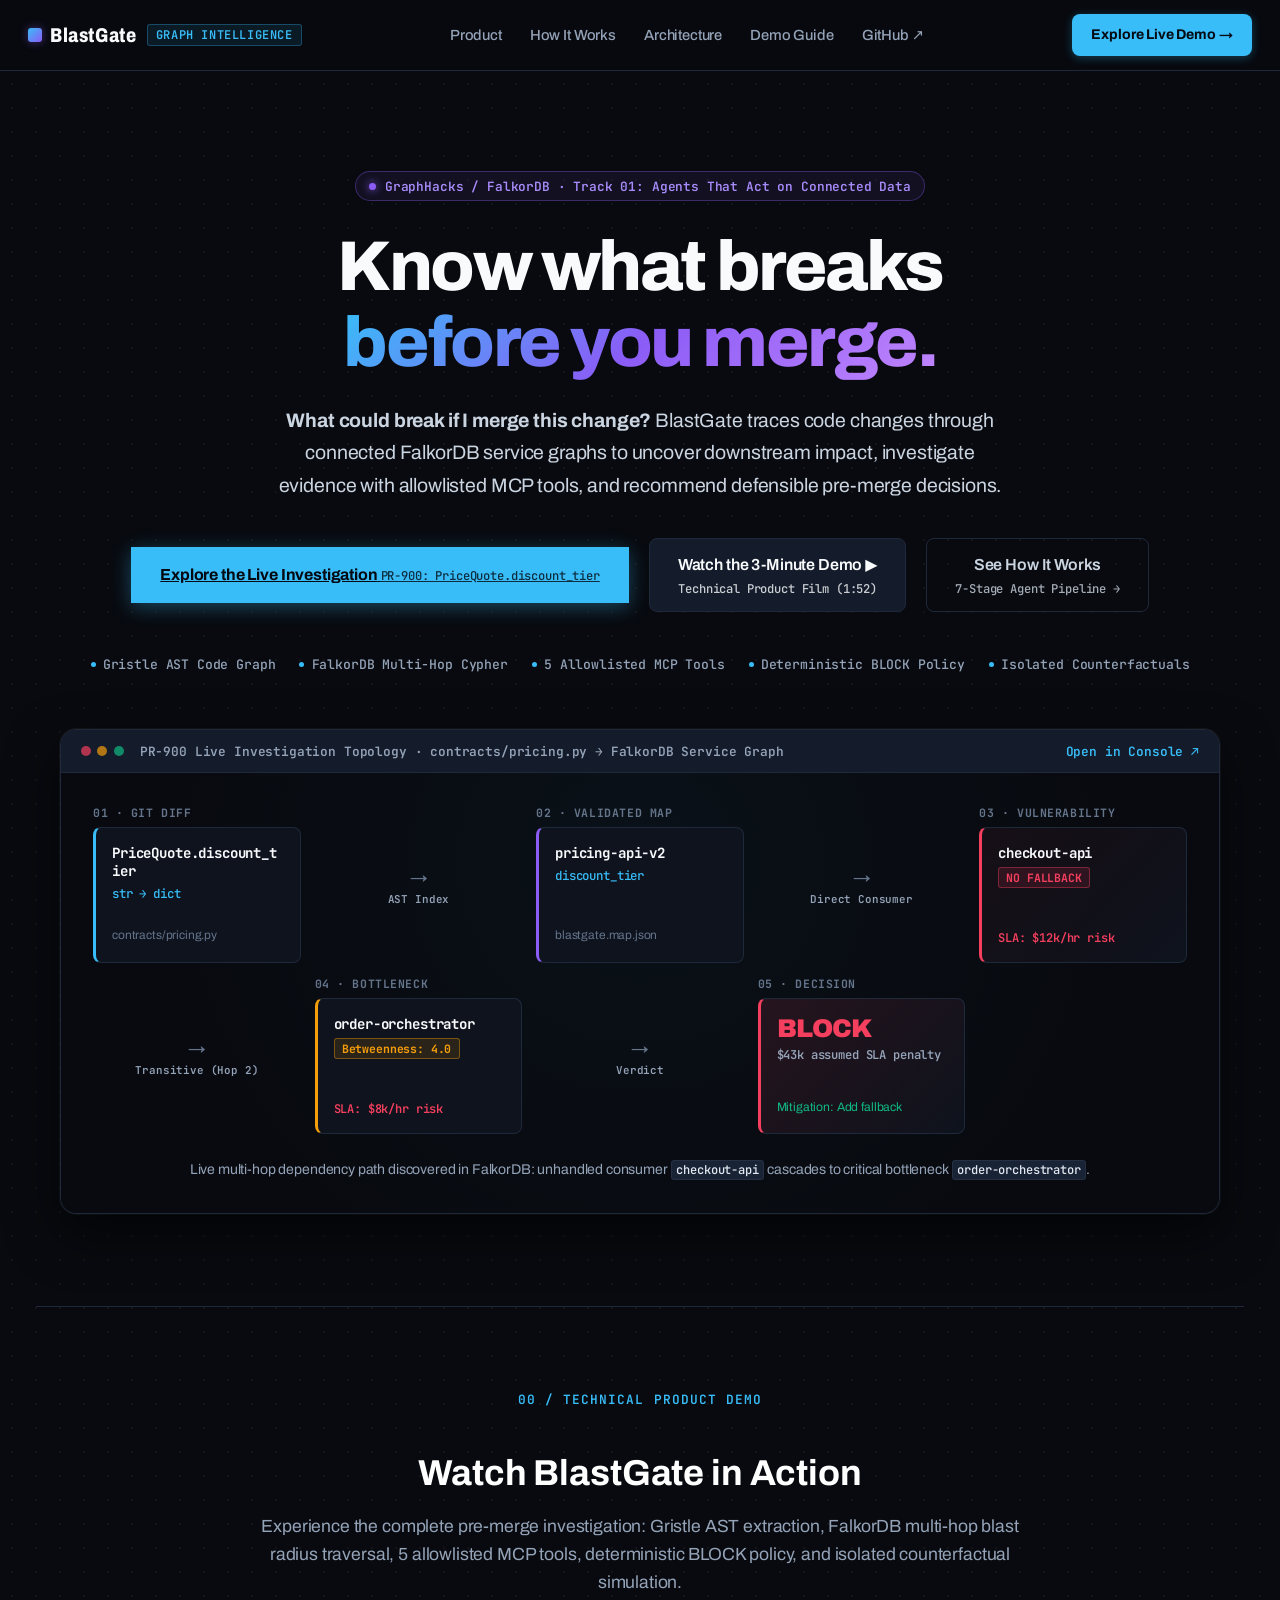
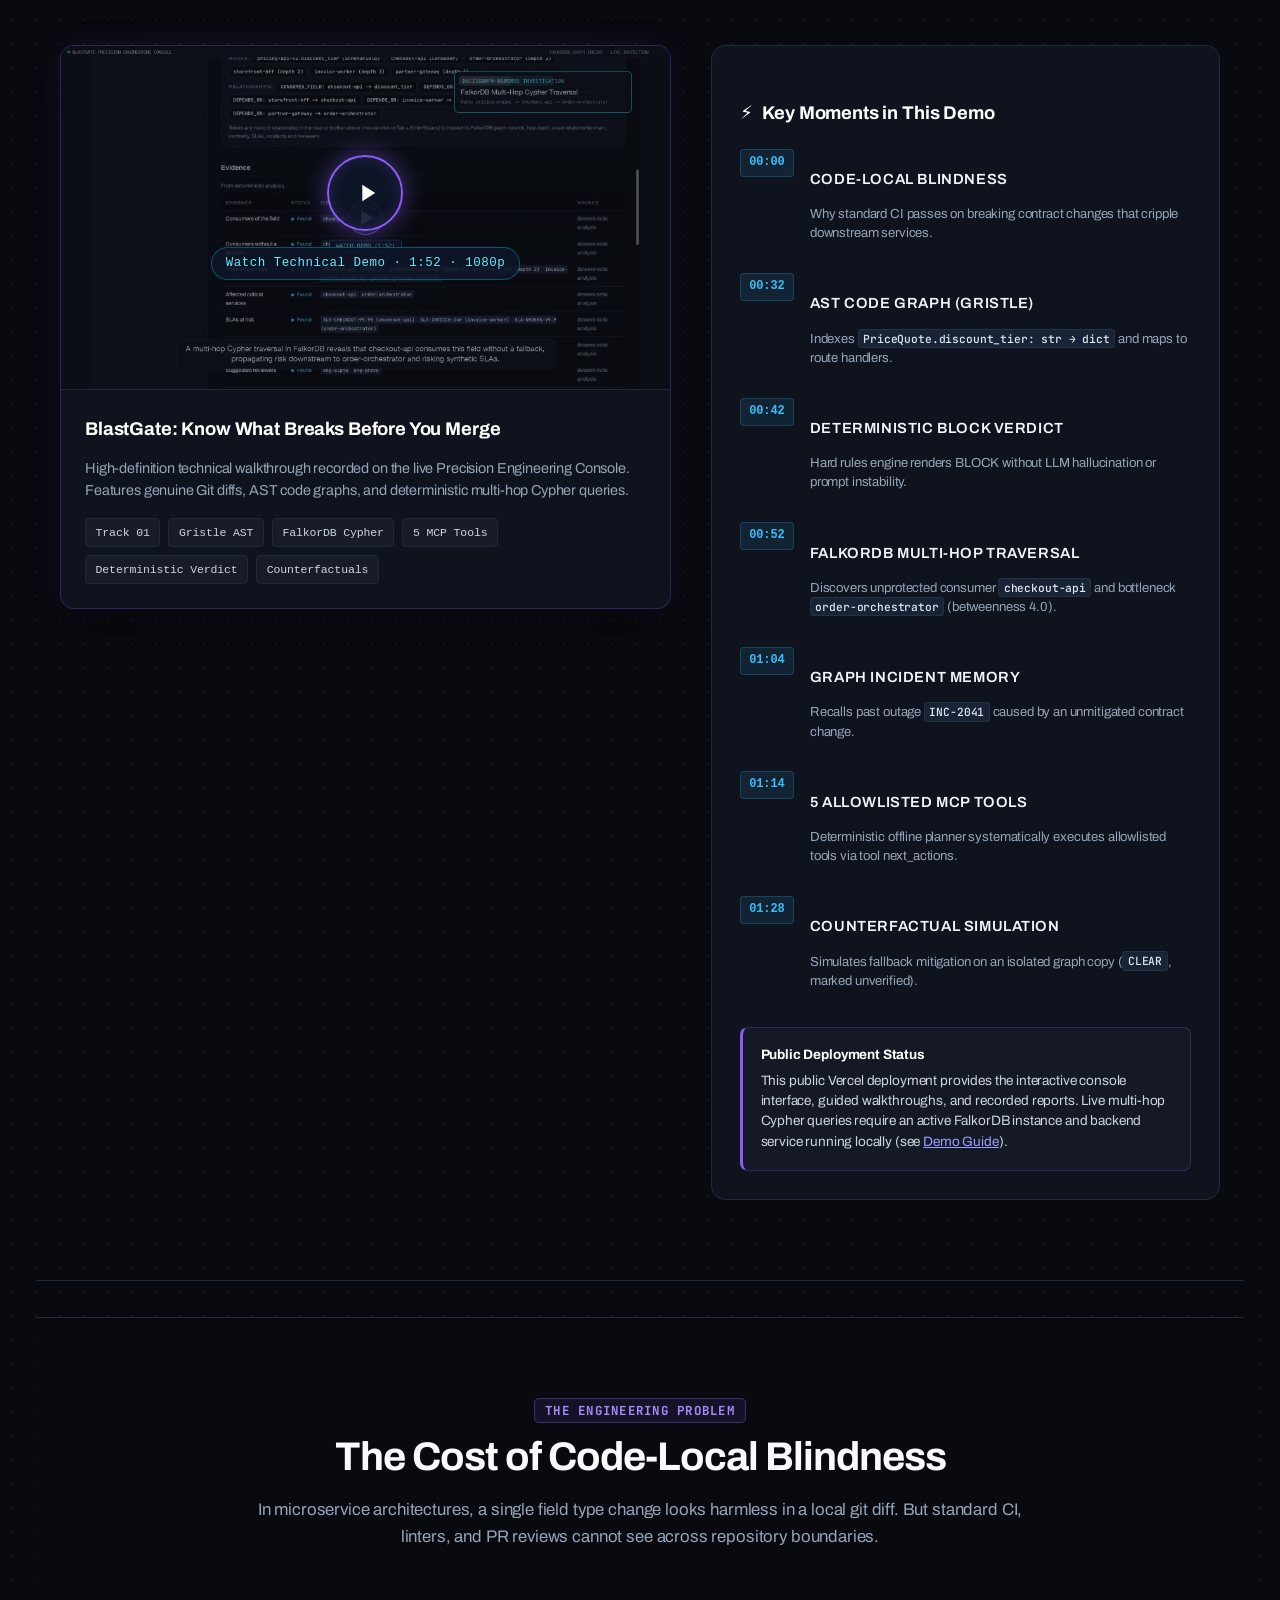
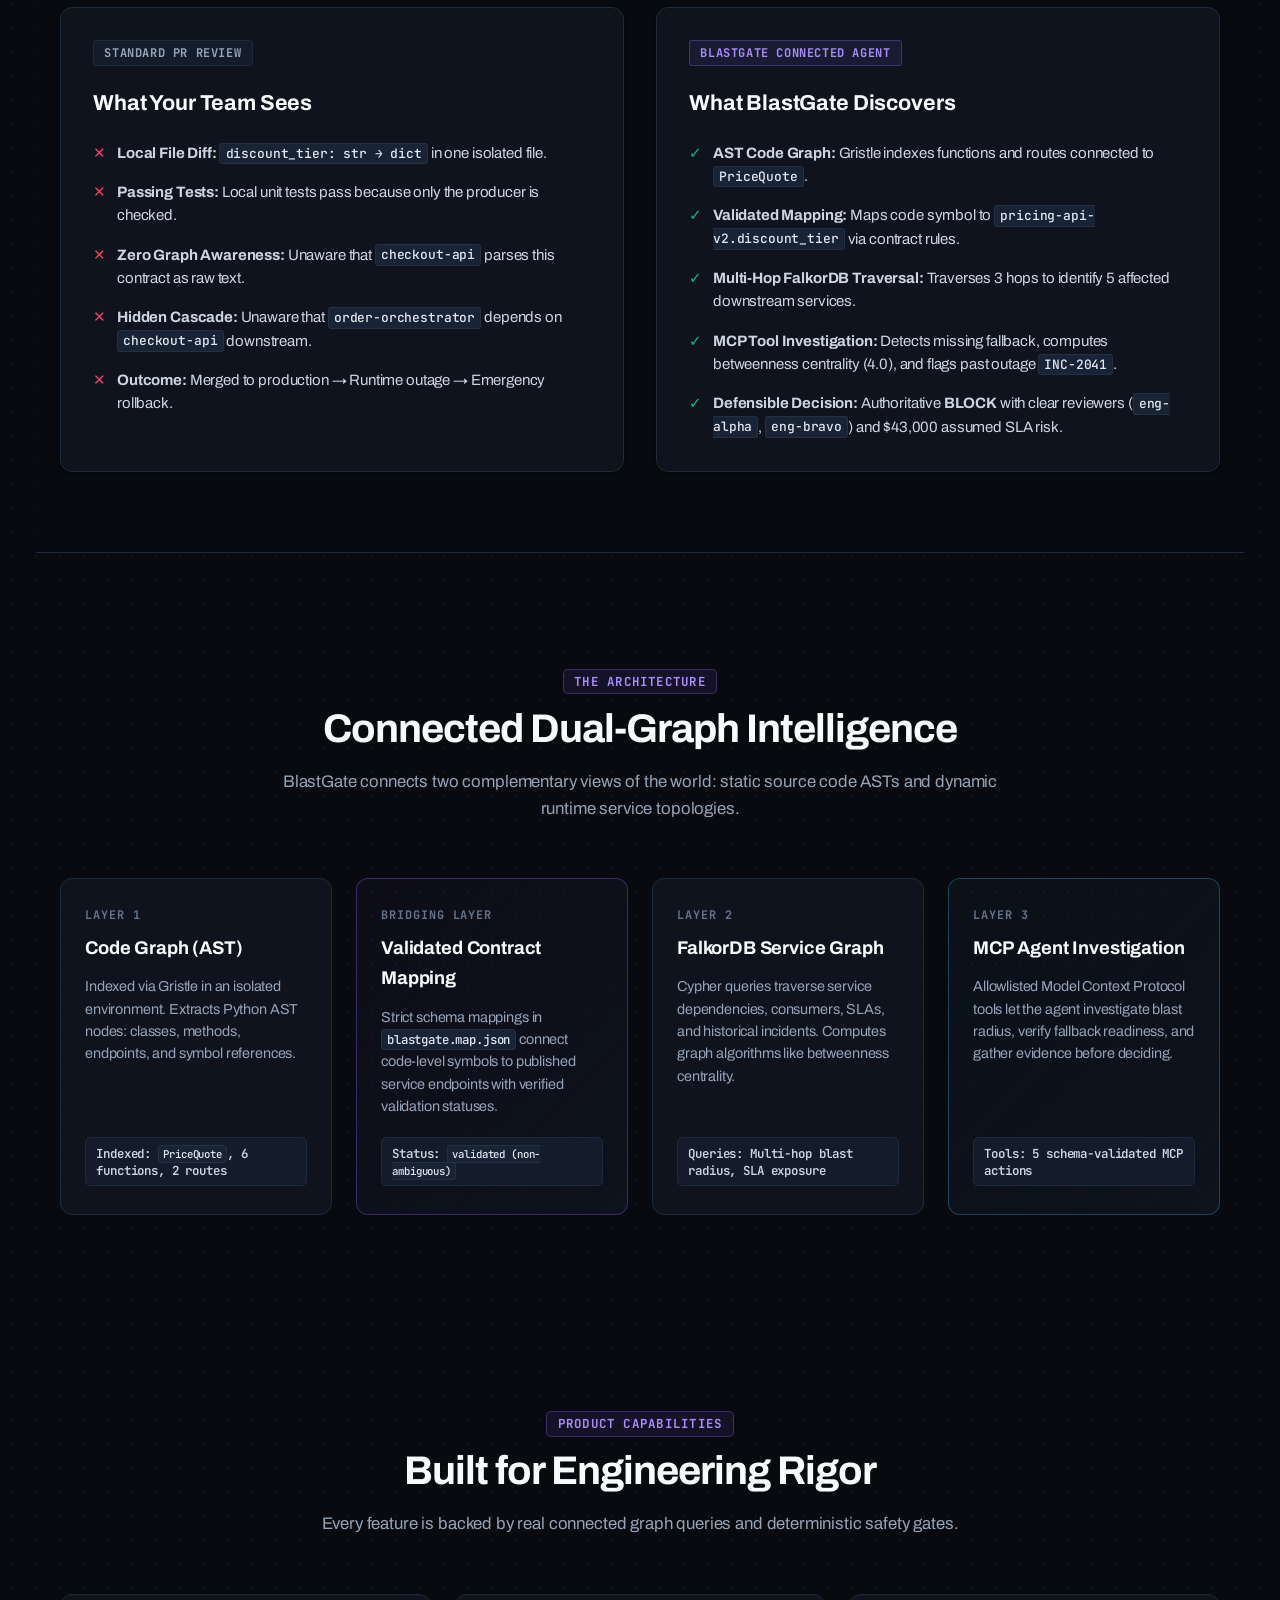
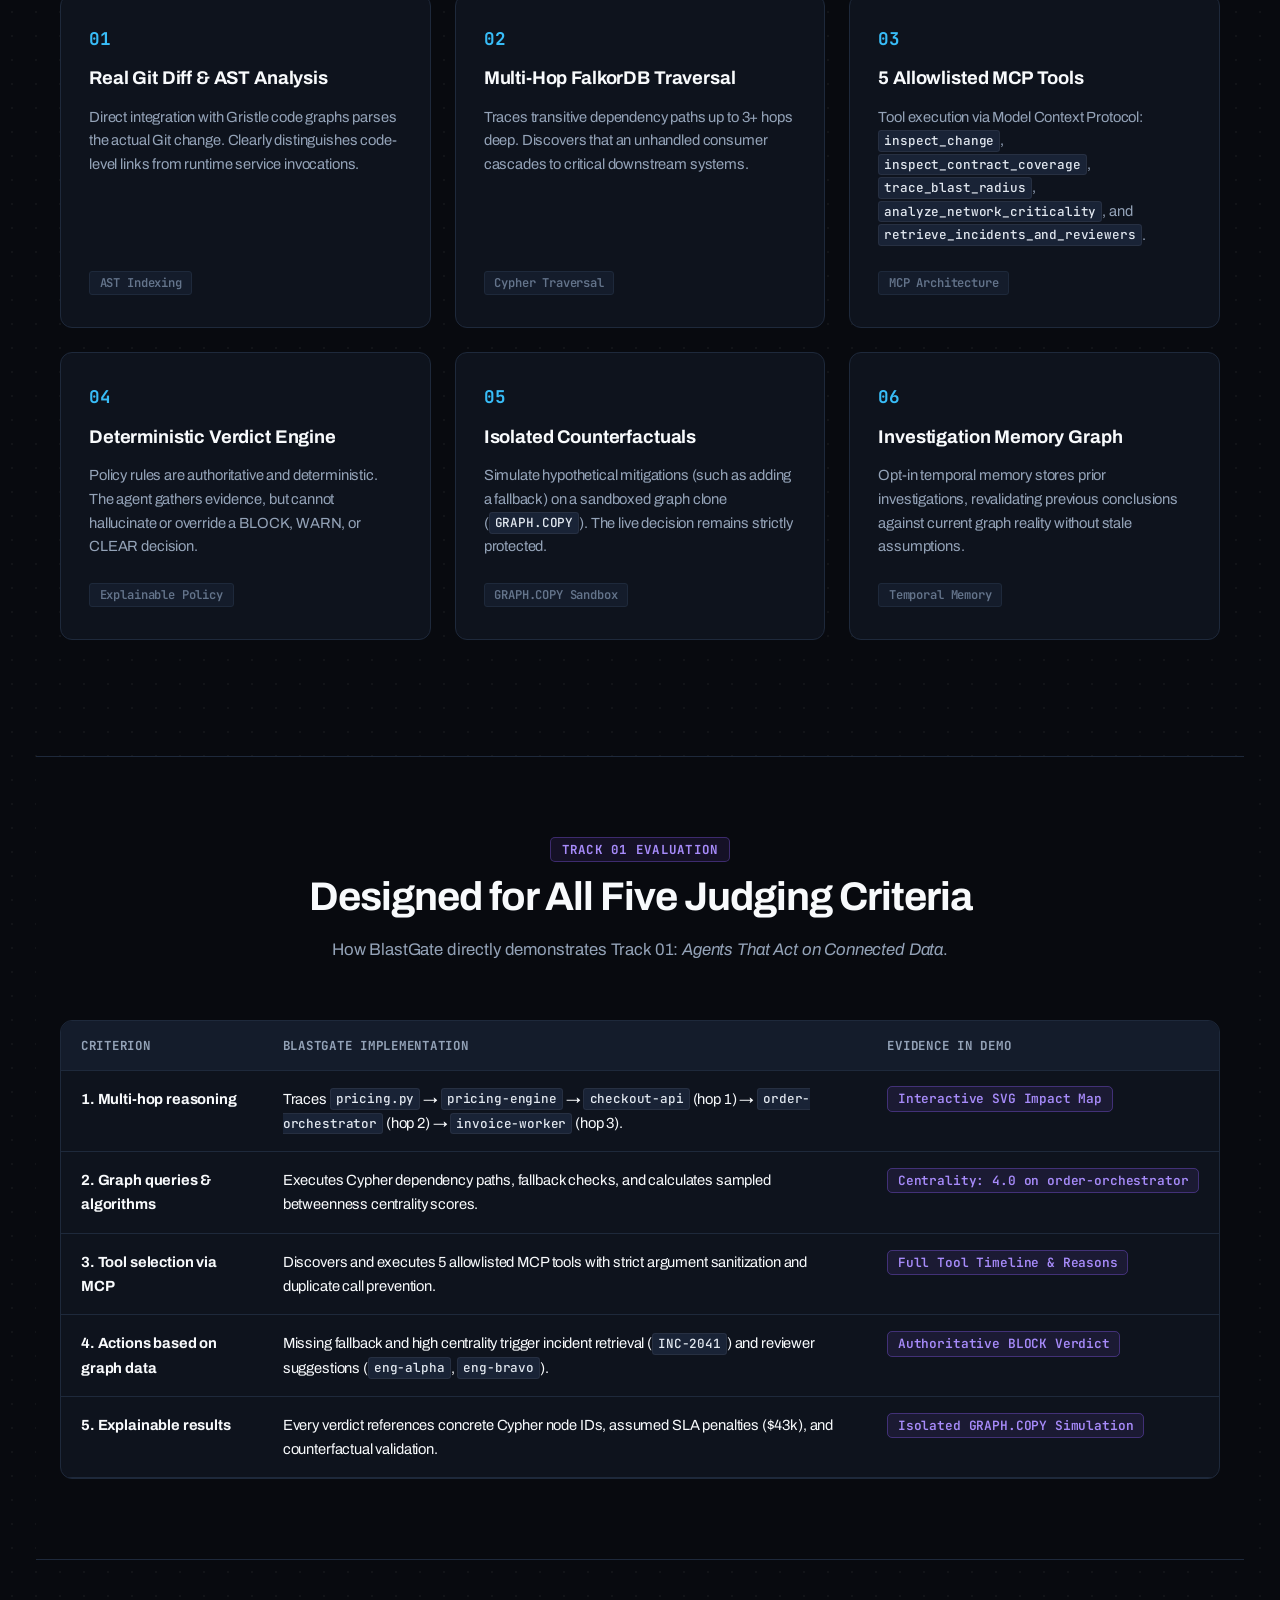
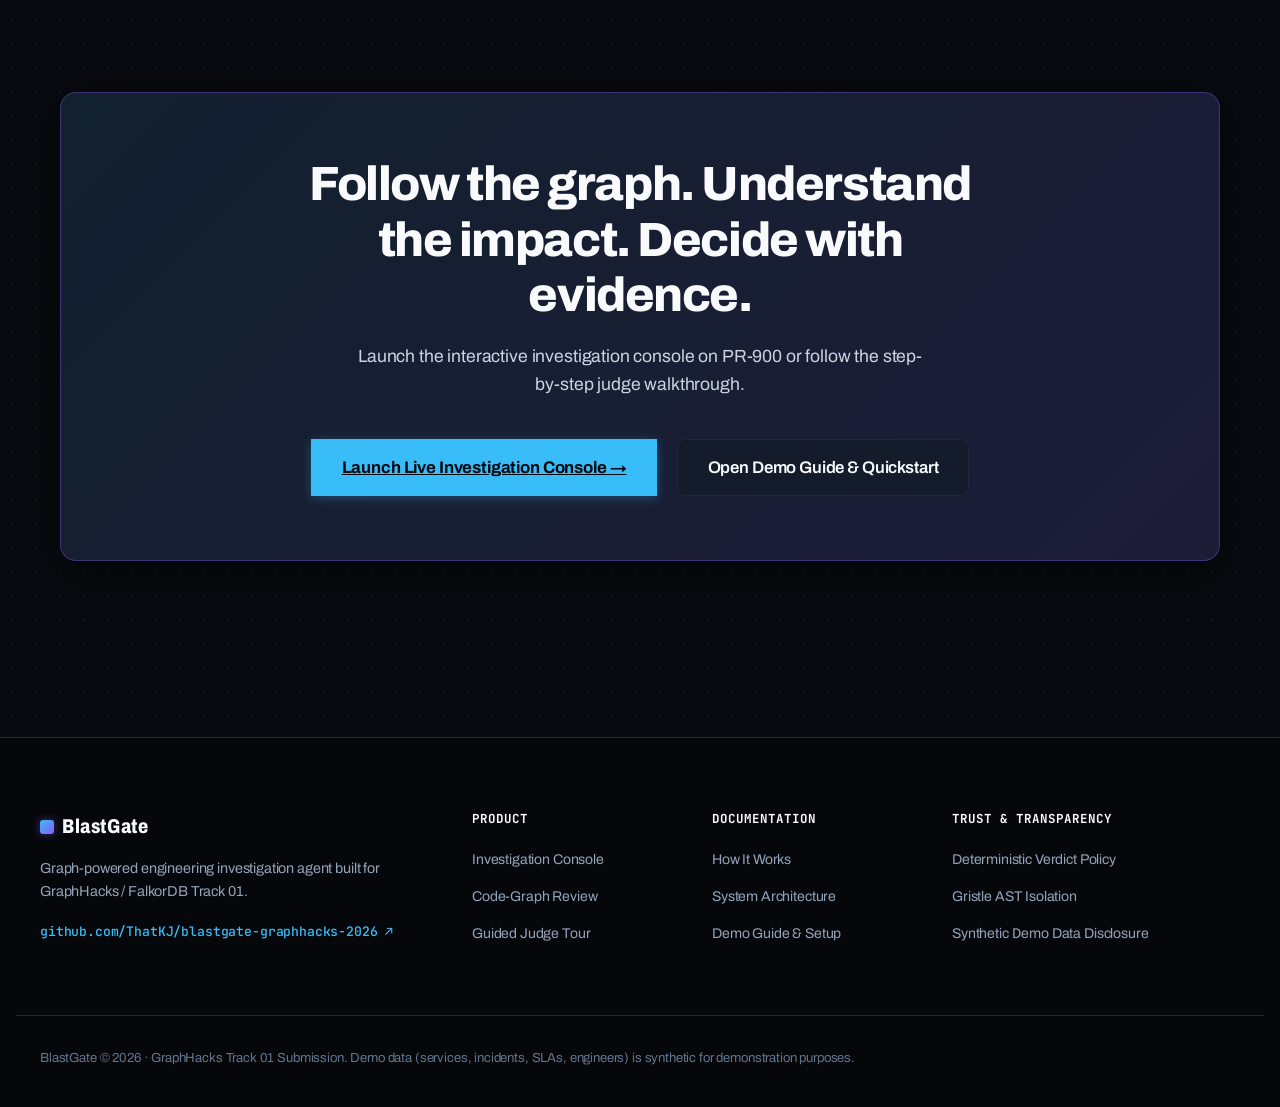
==== commit 29f7e2a8: "feat(launch): integrate cinematic demo walkthrough, poster assets, and guide documentation" ====
--- a/web/index.html
+++ b/web/index.html
@@ -55,7 +55,11 @@
             <span>Explore the Live Investigation</span>
             <span class="btn-sub">PR-900: PriceQuote.discount_tier</span>
           </a>
-          <a href="/how-it-works" class="btn-secondary hero-btn-sub">
+          <a href="#demo-video" class="btn-secondary hero-btn-sub" data-open-video id="hero-watch-demo">
+            <span>Watch the 3-Minute Demo ▶</span>
+            <span class="btn-sub">Technical Product Film (1:52)</span>
+          </a>
+          <a href="/how-it-works" class="btn-ghost hero-btn-sub">
             <span>See How It Works</span>
             <span class="btn-sub">7-Stage Agent Pipeline →</span>
           </a>
@@ -134,6 +138,119 @@
             <p class="preview-caption">
               Live multi-hop dependency path discovered in FalkorDB: unhandled consumer <code>checkout-api</code> cascades to critical bottleneck <code>order-orchestrator</code>.
             </p>
+          </div>
+        </div>
+      </div>
+    </section>
+
+    <!-- Dedicated Product Demo Video Showcase -->
+    <section class="demo-video-section" id="demo-video">
+      <div class="site-container">
+        <div class="demo-video-header">
+          <span class="section-tag">00 / Technical Product Demo</span>
+          <h2>Watch BlastGate in Action</h2>
+          <p>
+            Experience the complete pre-merge investigation: Gristle AST extraction, FalkorDB multi-hop blast radius traversal, 5 allowlisted MCP tools, deterministic BLOCK policy, and isolated counterfactual simulation.
+          </p>
+        </div>
+
+        <div class="demo-video-grid">
+          <!-- Video Card with Play Action -->
+          <div class="demo-video-player-card">
+            <div class="demo-video-media-wrap" data-open-video role="button" tabindex="0" aria-label="Play BlastGate Demo Video">
+              <picture>
+                <source srcset="blastgate-demo-poster.webp" type="image/webp">
+                <img src="blastgate-demo-poster.jpg" alt="BlastGate Demo Walkthrough Video Poster" class="demo-video-poster" width="1920" height="1080" loading="lazy">
+              </picture>
+              <div class="demo-video-play-overlay">
+                <div class="demo-video-play-btn" aria-hidden="true">
+                  <svg viewBox="0 0 24 24"><path d="M8 5v14l11-7z"/></svg>
+                </div>
+                <span class="demo-video-badge">Watch Technical Demo · 1:52 · 1080p</span>
+              </div>
+            </div>
+            <div class="demo-video-info">
+              <div class="demo-video-info-title">BlastGate: Know What Breaks Before You Merge</div>
+              <p class="demo-video-info-desc">
+                High-definition technical walkthrough recorded on the live Precision Engineering Console. Features genuine Git diffs, AST code graphs, and deterministic multi-hop Cypher queries.
+              </p>
+              <div class="demo-video-tags">
+                <span class="demo-tag">Track 01</span>
+                <span class="demo-tag">Gristle AST</span>
+                <span class="demo-tag">FalkorDB Cypher</span>
+                <span class="demo-tag">5 MCP Tools</span>
+                <span class="demo-tag">Deterministic Verdict</span>
+                <span class="demo-tag">Counterfactuals</span>
+              </div>
+            </div>
+          </div>
+
+          <!-- Video Key Moments & Timeline Breakdown -->
+          <div class="demo-video-moments">
+            <h3><span>⚡</span> Key Moments in This Demo</h3>
+            <div class="demo-moment-list">
+              <div class="demo-moment-item">
+                <span class="demo-moment-time">00:00</span>
+                <div class="demo-moment-body">
+                  <h4>Code-Local Blindness</h4>
+                  <p>Why standard CI passes on breaking contract changes that cripple downstream services.</p>
+                </div>
+              </div>
+
+              <div class="demo-moment-item">
+                <span class="demo-moment-time">00:32</span>
+                <div class="demo-moment-body">
+                  <h4>AST Code Graph (Gristle)</h4>
+                  <p>Indexes <code>PriceQuote.discount_tier: str → dict</code> and maps to route handlers.</p>
+                </div>
+              </div>
+
+              <div class="demo-moment-item">
+                <span class="demo-moment-time">00:42</span>
+                <div class="demo-moment-body">
+                  <h4>Deterministic BLOCK Verdict</h4>
+                  <p>Hard rules engine renders BLOCK without LLM hallucination or prompt instability.</p>
+                </div>
+              </div>
+
+              <div class="demo-moment-item">
+                <span class="demo-moment-time">00:52</span>
+                <div class="demo-moment-body">
+                  <h4>FalkorDB Multi-Hop Traversal</h4>
+                  <p>Discovers unprotected consumer <code>checkout-api</code> and bottleneck <code>order-orchestrator</code> (betweenness 4.0).</p>
+                </div>
+              </div>
+
+              <div class="demo-moment-item">
+                <span class="demo-moment-time">01:04</span>
+                <div class="demo-moment-body">
+                  <h4>Graph Incident Memory</h4>
+                  <p>Recalls past outage <code>INC-2041</code> caused by an unmitigated contract change.</p>
+                </div>
+              </div>
+
+              <div class="demo-moment-item">
+                <span class="demo-moment-time">01:14</span>
+                <div class="demo-moment-body">
+                  <h4>5 Allowlisted MCP Tools</h4>
+                  <p>Deterministic offline planner systematically executes allowlisted tools via tool next_actions.</p>
+                </div>
+              </div>
+
+              <div class="demo-moment-item">
+                <span class="demo-moment-time">01:28</span>
+                <div class="demo-moment-body">
+                  <h4>Counterfactual Simulation</h4>
+                  <p>Simulates fallback mitigation on an isolated graph copy (<code>CLEAR</code>, marked unverified).</p>
+                </div>
+              </div>
+            </div>
+
+            <!-- Deployment Transparency Notice -->
+            <div class="demo-video-limitation">
+              <strong>Public Deployment Status</strong>
+              This public Vercel deployment provides the interactive console interface, guided walkthroughs, and recorded reports. Live multi-hop Cypher queries require an active FalkorDB instance and backend service running locally (see <a href="/demo-guide">Demo Guide</a>).
+            </div>
           </div>
         </div>
       </div>
@@ -393,6 +510,25 @@
     </div>
   </footer>
 
+  <!-- Video Modal Dialog -->
+  <div class="video-modal" id="video-modal" role="dialog" aria-modal="true" aria-labelledby="video-modal-heading">
+    <div class="video-modal-container">
+      <div class="video-modal-header">
+        <div class="video-modal-title" id="video-modal-heading">
+          <span style="color: #8b5cf6;">▶</span> BlastGate Technical Demo Walkthrough (1:52)
+        </div>
+        <button type="button" class="video-modal-close" data-close-video aria-label="Close Demo Video Dialog">✕</button>
+      </div>
+      <div class="video-modal-body">
+        <video id="modal-video-player" controls preload="metadata" poster="blastgate-demo-poster.webp">
+          <source src="/demo-video.mp4" type="video/mp4">
+          <track src="subtitles.vtt" kind="subtitles" srclang="en" label="English" default>
+          Your browser does not support the video tag.
+        </video>
+      </div>
+    </div>
+  </div>
+
   <script type="module" src="site.js"></script>
 </body>
 </html>
--- a/web/styles.css
+++ b/web/styles.css
@@ -3256,3 +3256,339 @@
     padding: 1rem;
   }
 }
+
+/* ==========================================================================
+   Demo Video Showcase & Player Styles
+   ========================================================================== */
+.demo-video-section {
+  padding: 5rem 0;
+  background: radial-gradient(circle at 50% 0%, rgba(139, 92, 246, 0.08), transparent 70%),
+              radial-gradient(circle at 80% 20%, rgba(6, 182, 212, 0.05), transparent 60%),
+              var(--bg);
+  border-top: 1px solid var(--rule);
+  border-bottom: 1px solid var(--rule);
+  position: relative;
+}
+
+.demo-video-header {
+  text-align: center;
+  max-width: 760px;
+  margin: 0 auto 3rem;
+}
+
+.demo-video-header .section-tag {
+  display: inline-block;
+  font-family: var(--font-mono, 'JetBrains Mono', monospace);
+  font-size: 0.8rem;
+  font-weight: 600;
+  color: var(--focus, #38bdf8);
+  letter-spacing: 0.08em;
+  text-transform: uppercase;
+  margin-bottom: 0.75rem;
+}
+
+.demo-video-header h2 {
+  font-size: 2.25rem;
+  font-weight: 700;
+  line-height: 1.2;
+  color: #fff;
+  margin-bottom: 1rem;
+}
+
+.demo-video-header p {
+  font-size: 1.1rem;
+  color: var(--muted, #94a3b8);
+  line-height: 1.6;
+}
+
+.demo-video-grid {
+  display: grid;
+  grid-template-columns: 1.2fr 1fr;
+  gap: 2.5rem;
+  align-items: start;
+}
+
+.demo-video-player-card {
+  background: #0f131d;
+  border: 1px solid rgba(139, 92, 246, 0.25);
+  border-radius: 14px;
+  overflow: hidden;
+  box-shadow: 0 20px 40px -15px rgba(0, 0, 0, 0.7),
+              0 0 30px rgba(139, 92, 246, 0.1);
+  transition: transform 0.2s ease, border-color 0.2s ease;
+}
+
+.demo-video-player-card:hover {
+  border-color: rgba(6, 182, 212, 0.4);
+}
+
+.demo-video-media-wrap {
+  position: relative;
+  width: 100%;
+  aspect-ratio: 16 / 9;
+  background: #080a0f;
+  overflow: hidden;
+  cursor: pointer;
+}
+
+.demo-video-poster {
+  width: 100%;
+  height: 100%;
+  object-fit: cover;
+  display: block;
+  transition: transform 0.3s ease;
+}
+
+.demo-video-media-wrap:hover .demo-video-poster {
+  transform: scale(1.02);
+}
+
+.demo-video-play-overlay {
+  position: absolute;
+  inset: 0;
+  display: flex;
+  flex-direction: column;
+  align-items: center;
+  justify-content: center;
+  background: rgba(12, 15, 22, 0.45);
+  transition: background 0.2s ease;
+}
+
+.demo-video-media-wrap:hover .demo-video-play-overlay {
+  background: rgba(12, 15, 22, 0.3);
+}
+
+.demo-video-play-btn {
+  width: 76px;
+  height: 76px;
+  border-radius: 50%;
+  background: rgba(15, 23, 42, 0.85);
+  border: 2px solid #8b5cf6;
+  box-shadow: 0 0 25px rgba(139, 92, 246, 0.5), inset 0 0 15px rgba(139, 92, 246, 0.2);
+  display: flex;
+  align-items: center;
+  justify-content: center;
+  color: #fff;
+  transition: transform 0.2s ease, background 0.2s ease;
+}
+
+.demo-video-media-wrap:hover .demo-video-play-btn {
+  transform: scale(1.08);
+  background: rgba(139, 92, 246, 0.9);
+  border-color: #06b6d4;
+  box-shadow: 0 0 35px rgba(6, 182, 212, 0.6);
+}
+
+.demo-video-play-btn svg {
+  width: 28px;
+  height: 28px;
+  fill: currentColor;
+  margin-left: 4px;
+}
+
+.demo-video-badge {
+  margin-top: 1rem;
+  padding: 0.35rem 0.85rem;
+  background: rgba(15, 23, 42, 0.85);
+  border: 1px solid rgba(6, 182, 212, 0.4);
+  border-radius: 9999px;
+  font-family: var(--font-mono, monospace);
+  font-size: 0.78rem;
+  font-weight: 500;
+  color: #67e8f9;
+  letter-spacing: 0.04em;
+}
+
+.demo-video-info {
+  padding: 1.5rem;
+  border-top: 1px solid var(--rule);
+}
+
+.demo-video-info-title {
+  font-size: 1.15rem;
+  font-weight: 700;
+  color: #fff;
+  margin-bottom: 0.4rem;
+}
+
+.demo-video-info-desc {
+  font-size: 0.9rem;
+  color: var(--muted, #94a3b8);
+  line-height: 1.5;
+  margin-bottom: 1rem;
+}
+
+.demo-video-tags {
+  display: flex;
+  flex-wrap: wrap;
+  gap: 0.5rem;
+}
+
+.demo-tag {
+  font-family: var(--font-mono, monospace);
+  font-size: 0.72rem;
+  padding: 0.25rem 0.6rem;
+  background: rgba(255, 255, 255, 0.04);
+  border: 1px solid var(--rule);
+  border-radius: 4px;
+  color: #cbd5e1;
+}
+
+/* Video Breakdown List */
+.demo-video-moments {
+  background: #0f131d;
+  border: 1px solid var(--rule);
+  border-radius: 14px;
+  padding: 1.75rem;
+}
+
+.demo-video-moments h3 {
+  font-size: 1.15rem;
+  font-weight: 700;
+  color: #fff;
+  margin-bottom: 1.25rem;
+  display: flex;
+  align-items: center;
+  gap: 0.6rem;
+}
+
+.demo-moment-list {
+  display: flex;
+  flex-direction: column;
+  gap: 1.1rem;
+}
+
+.demo-moment-item {
+  display: grid;
+  grid-template-columns: 54px 1fr;
+  gap: 1rem;
+  align-items: start;
+}
+
+.demo-moment-time {
+  font-family: var(--font-mono, monospace);
+  font-size: 0.75rem;
+  font-weight: 600;
+  color: var(--focus, #38bdf8);
+  background: rgba(56, 189, 248, 0.1);
+  border: 1px solid rgba(56, 189, 248, 0.2);
+  padding: 0.2rem 0.4rem;
+  border-radius: 4px;
+  text-align: center;
+}
+
+.demo-moment-body h4 {
+  font-size: 0.92rem;
+  font-weight: 600;
+  color: #f1f5f9;
+  margin-bottom: 0.25rem;
+}
+
+.demo-moment-body p {
+  font-size: 0.82rem;
+  color: var(--muted, #94a3b8);
+  line-height: 1.45;
+}
+
+.demo-video-limitation {
+  margin-top: 1.5rem;
+  padding: 1.1rem;
+  background: rgba(24, 30, 44, 0.6);
+  border: 1px solid rgba(139, 92, 246, 0.25);
+  border-left: 3px solid #8b5cf6;
+  border-radius: 8px;
+  font-size: 0.85rem;
+  color: #cbd5e1;
+  line-height: 1.5;
+}
+
+.demo-video-limitation strong {
+  color: #fff;
+  display: block;
+  margin-bottom: 0.3rem;
+}
+
+/* Video Modal Dialog */
+.video-modal {
+  position: fixed;
+  inset: 0;
+  z-index: 9999;
+  display: none;
+  align-items: center;
+  justify-content: center;
+  padding: 1.5rem;
+  background: rgba(8, 10, 15, 0.85);
+  backdrop-filter: blur(8px);
+}
+
+.video-modal.is-active {
+  display: flex;
+}
+
+.video-modal-container {
+  position: relative;
+  width: 100%;
+  max-width: 980px;
+  background: #0f131d;
+  border: 1px solid rgba(139, 92, 246, 0.35);
+  border-radius: 16px;
+  box-shadow: 0 25px 60px rgba(0, 0, 0, 0.8);
+  overflow: hidden;
+}
+
+.video-modal-header {
+  display: flex;
+  align-items: center;
+  justify-content: space-between;
+  padding: 1rem 1.5rem;
+  background: #141926;
+  border-bottom: 1px solid var(--rule);
+}
+
+.video-modal-title {
+  font-size: 0.95rem;
+  font-weight: 600;
+  color: #fff;
+  display: flex;
+  align-items: center;
+  gap: 0.6rem;
+}
+
+.video-modal-close {
+  background: none;
+  border: none;
+  color: var(--muted, #94a3b8);
+  font-size: 1.5rem;
+  cursor: pointer;
+  line-height: 1;
+  padding: 0.2rem 0.5rem;
+  border-radius: 4px;
+  transition: color 0.15s, background 0.15s;
+}
+
+.video-modal-close:hover {
+  color: #fff;
+  background: rgba(255, 255, 255, 0.1);
+}
+
+.video-modal-body {
+  position: relative;
+  width: 100%;
+  aspect-ratio: 16 / 9;
+  background: #000;
+}
+
+.video-modal-body video,
+.video-modal-body iframe {
+  width: 100%;
+  height: 100%;
+  border: none;
+  display: block;
+}
+
+@media (max-width: 860px) {
+  .demo-video-grid {
+    grid-template-columns: 1fr;
+    gap: 2rem;
+  }
+}
